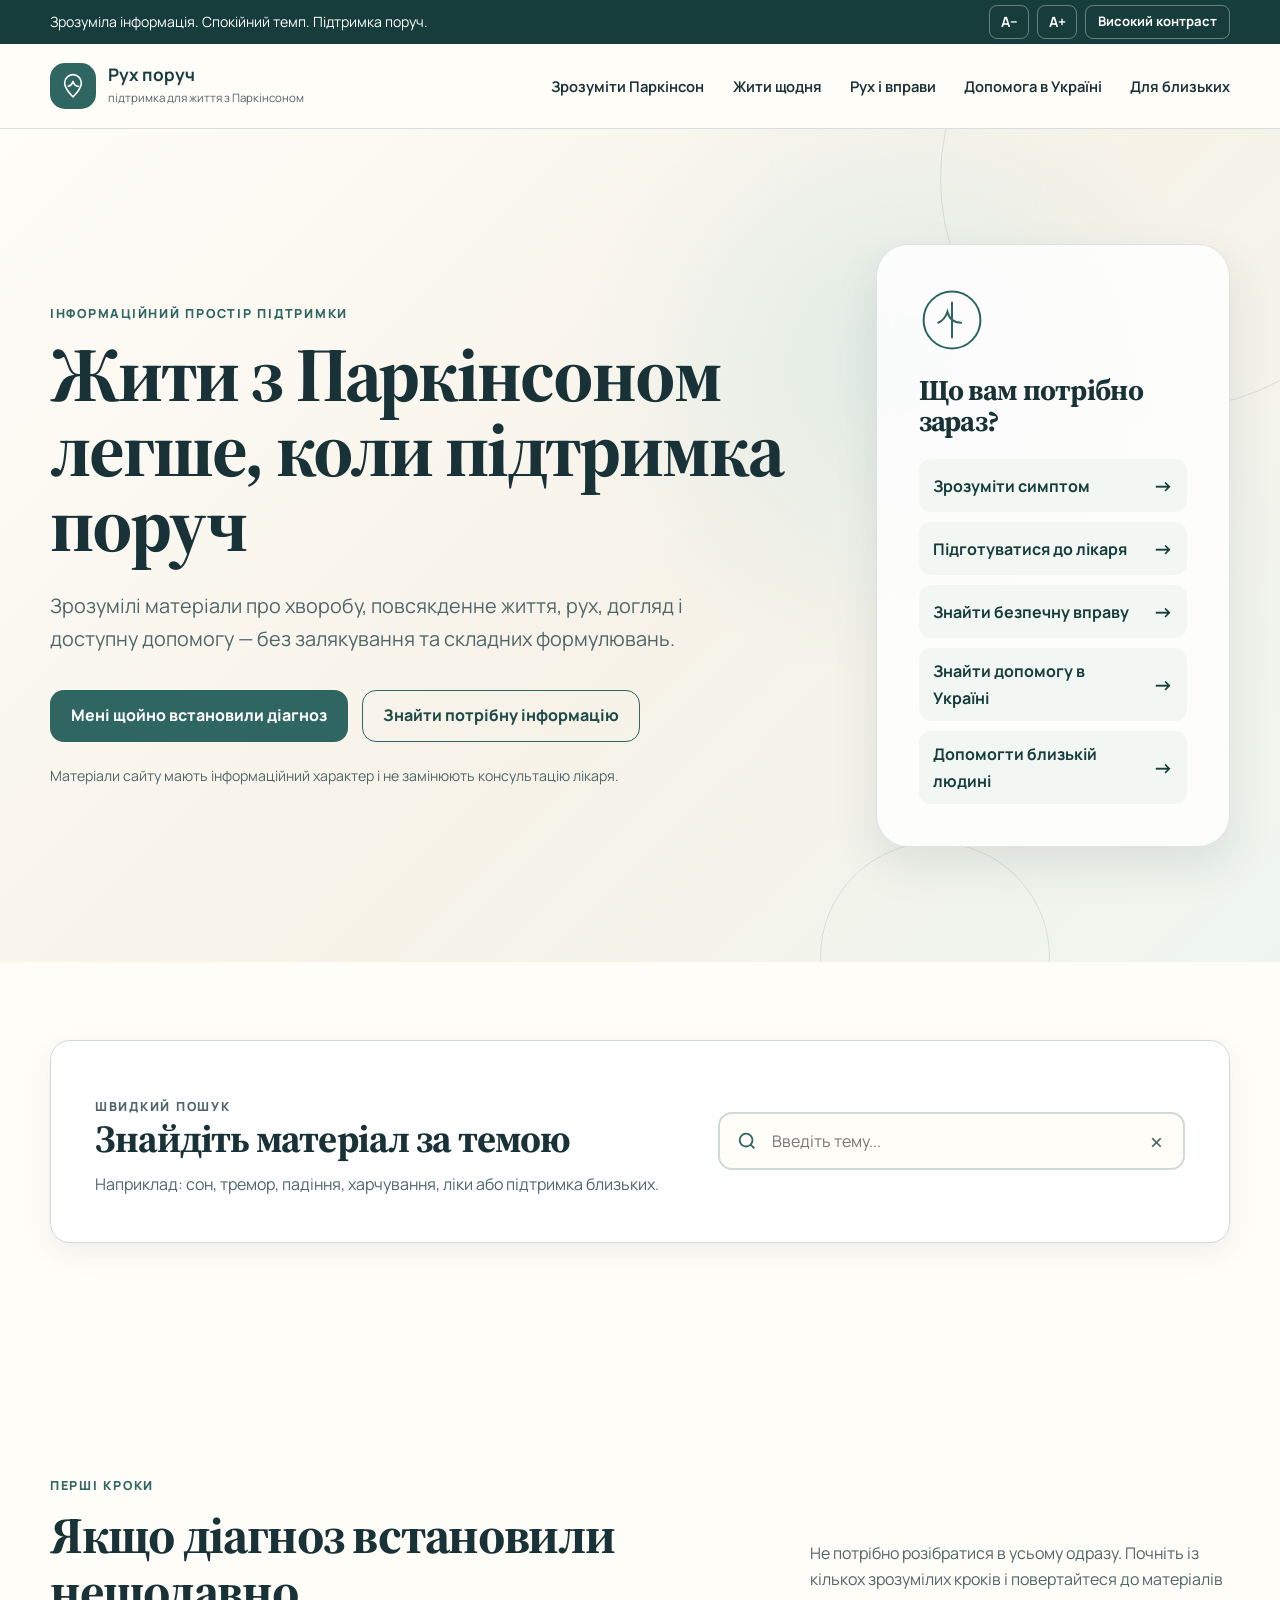
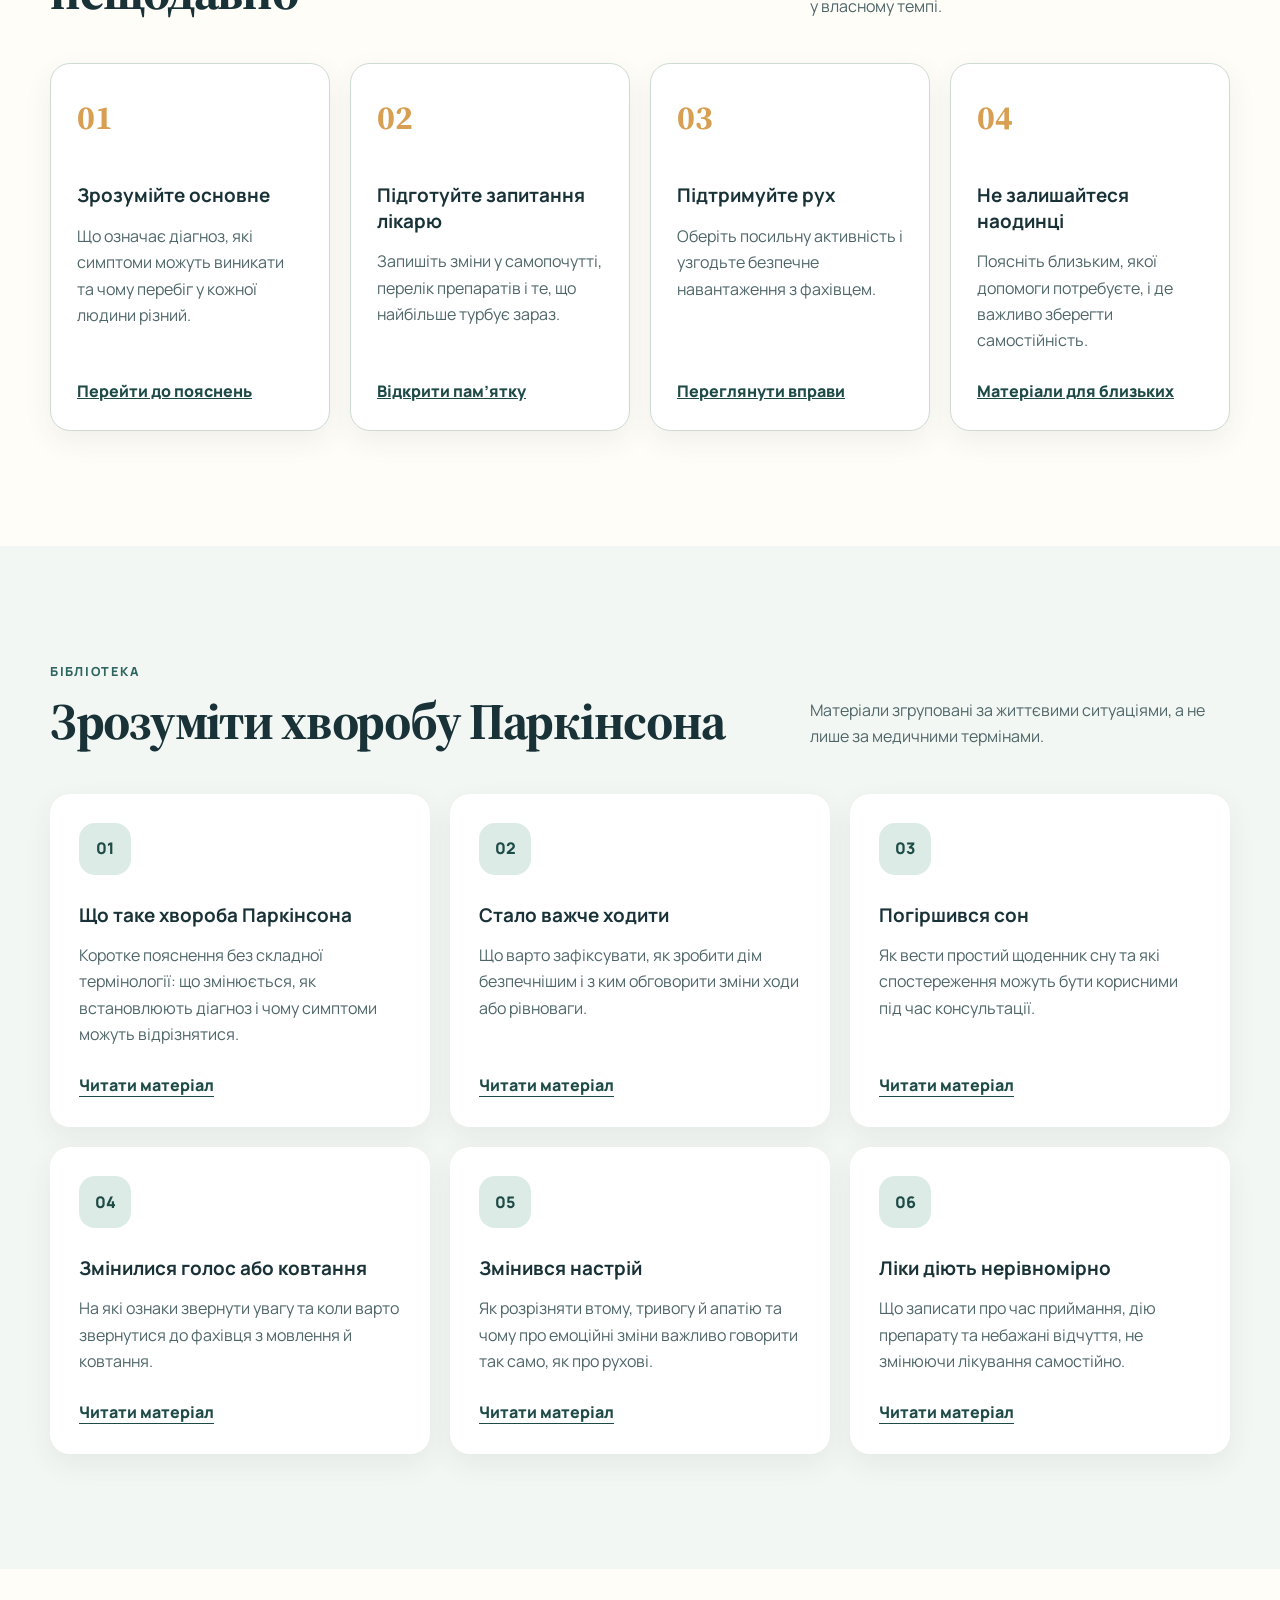
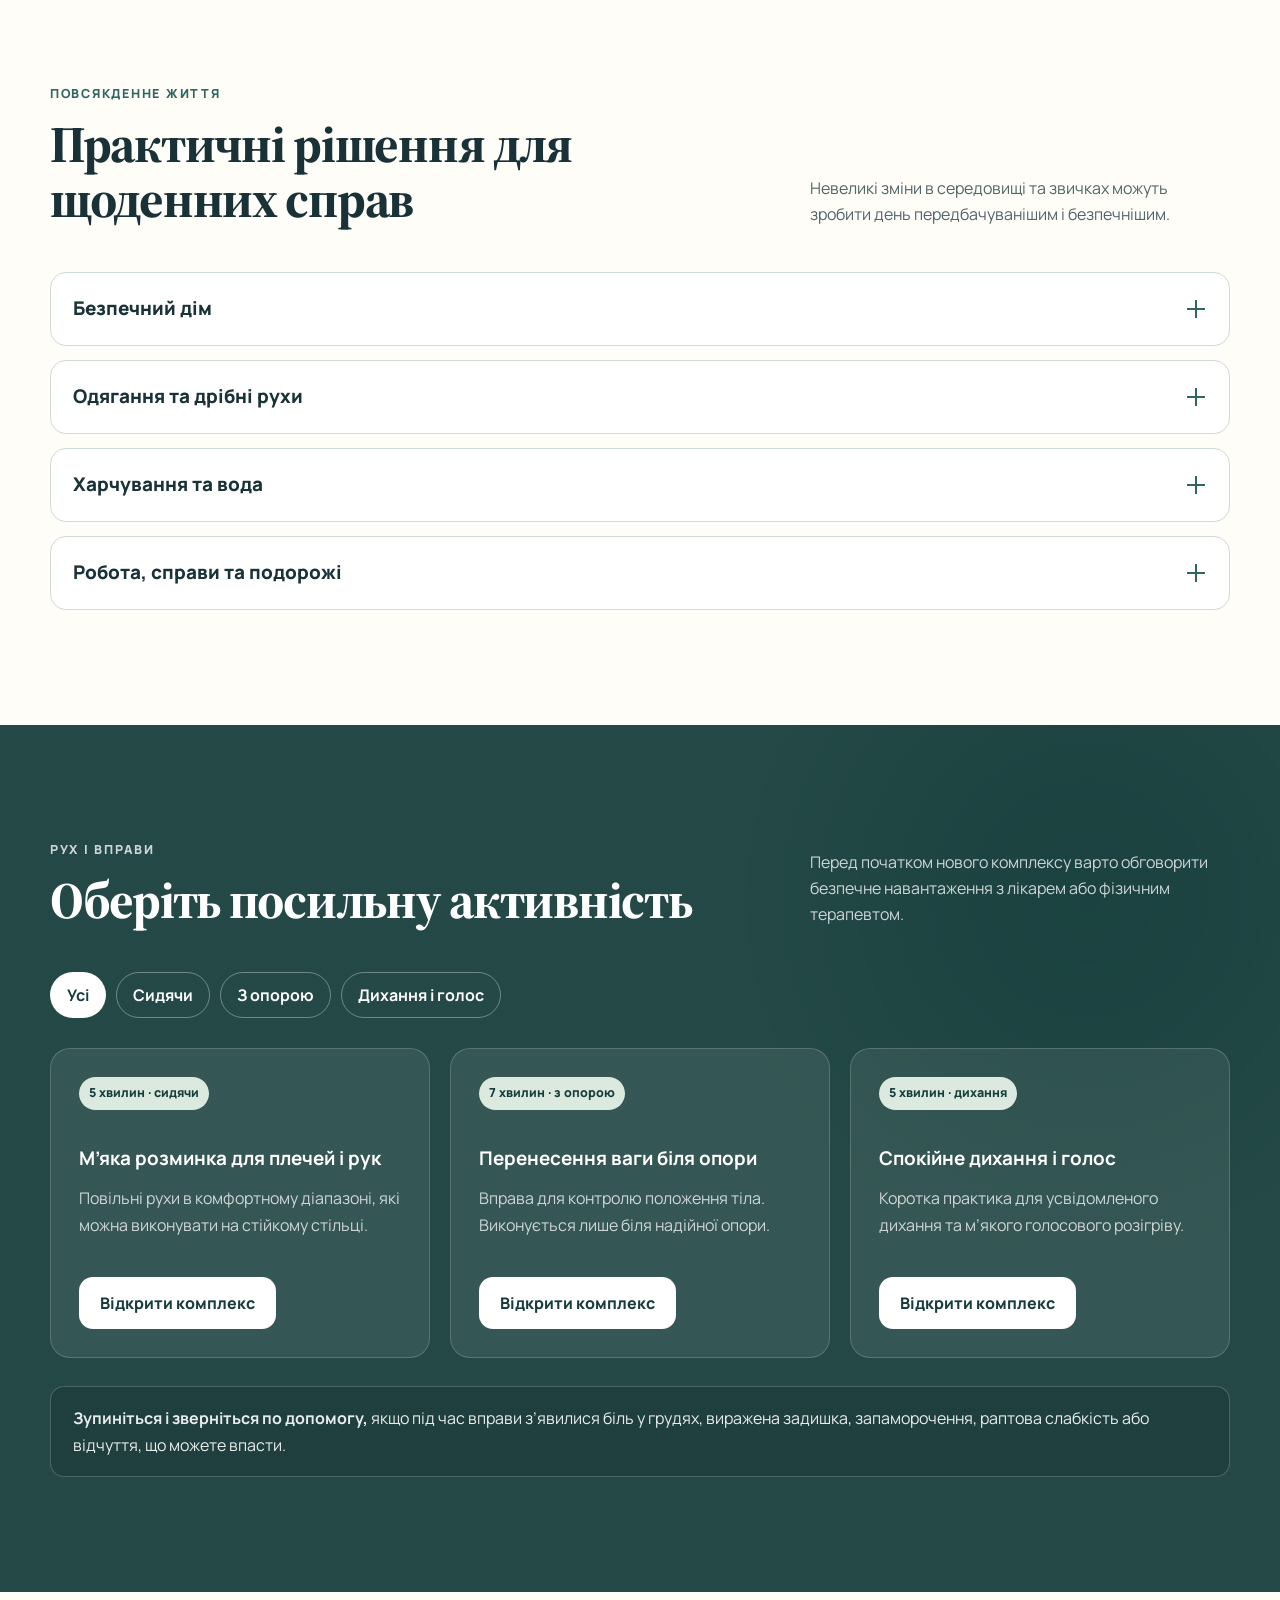
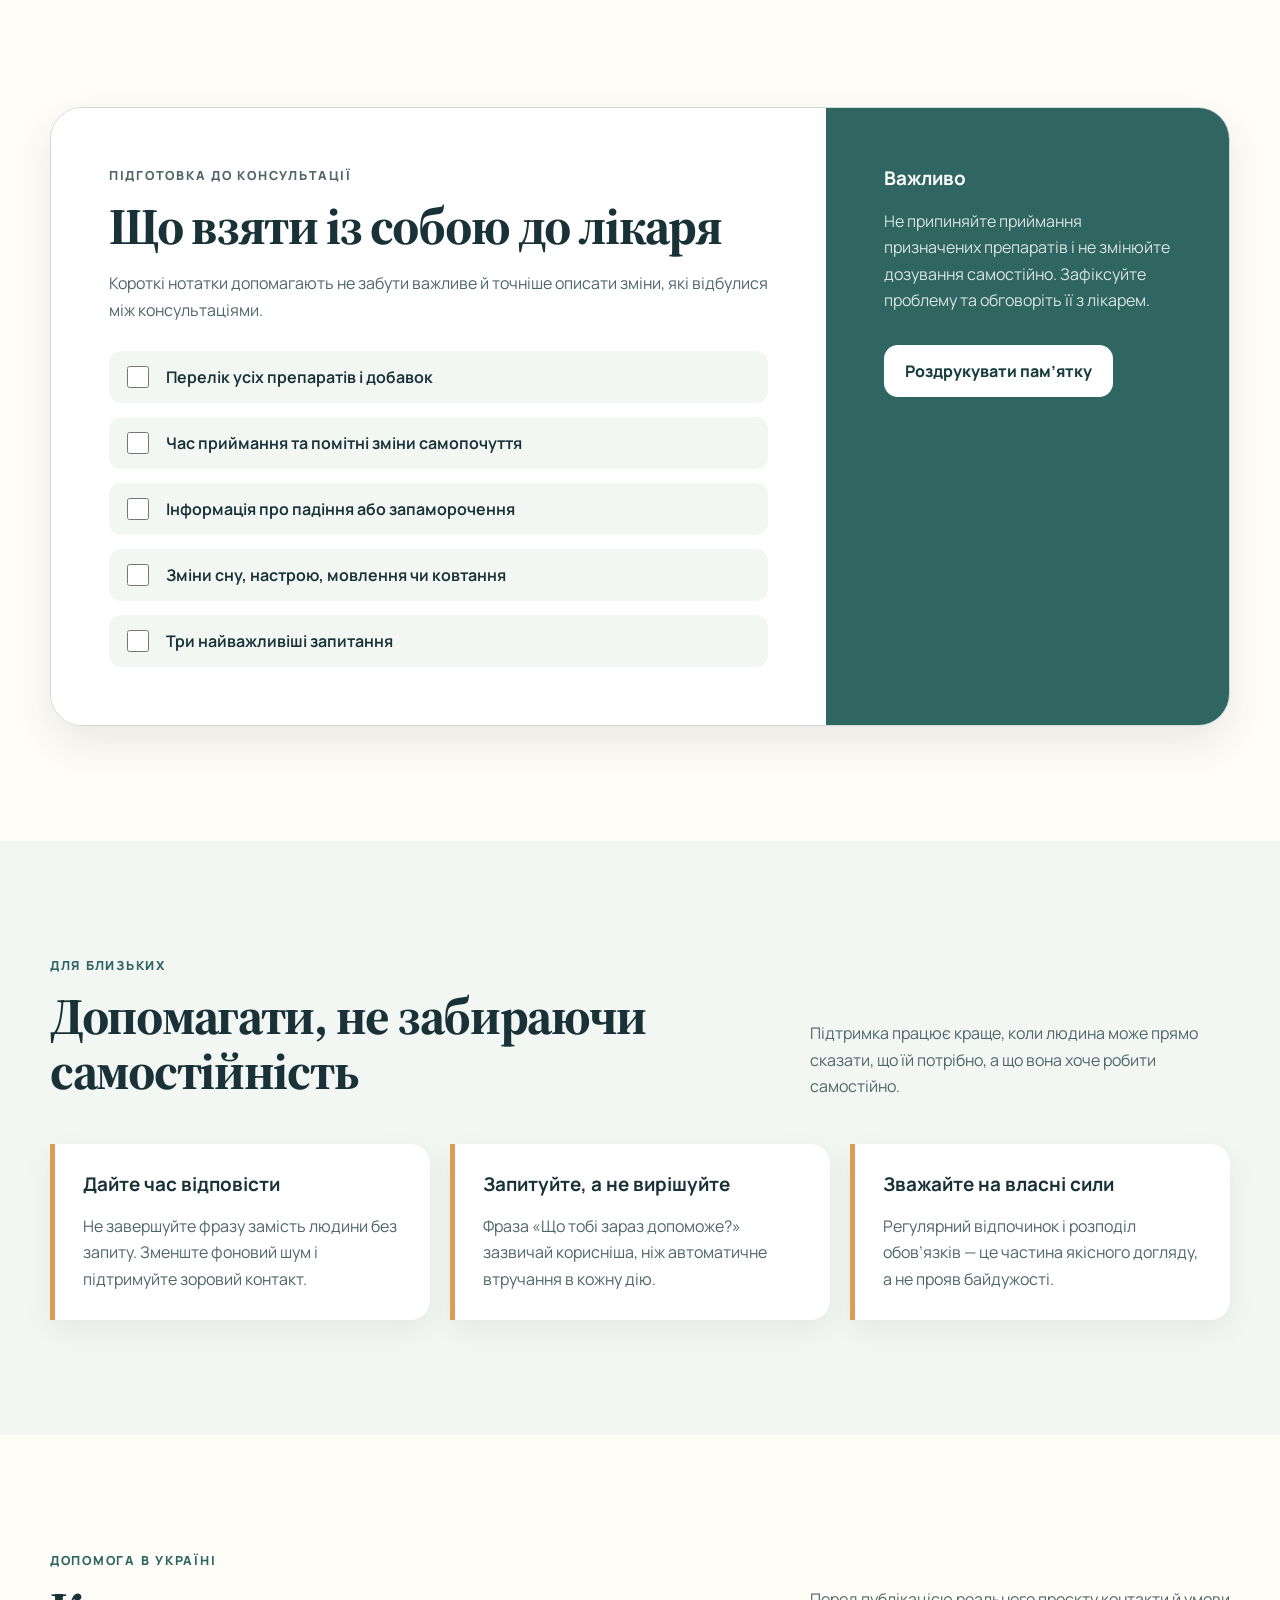
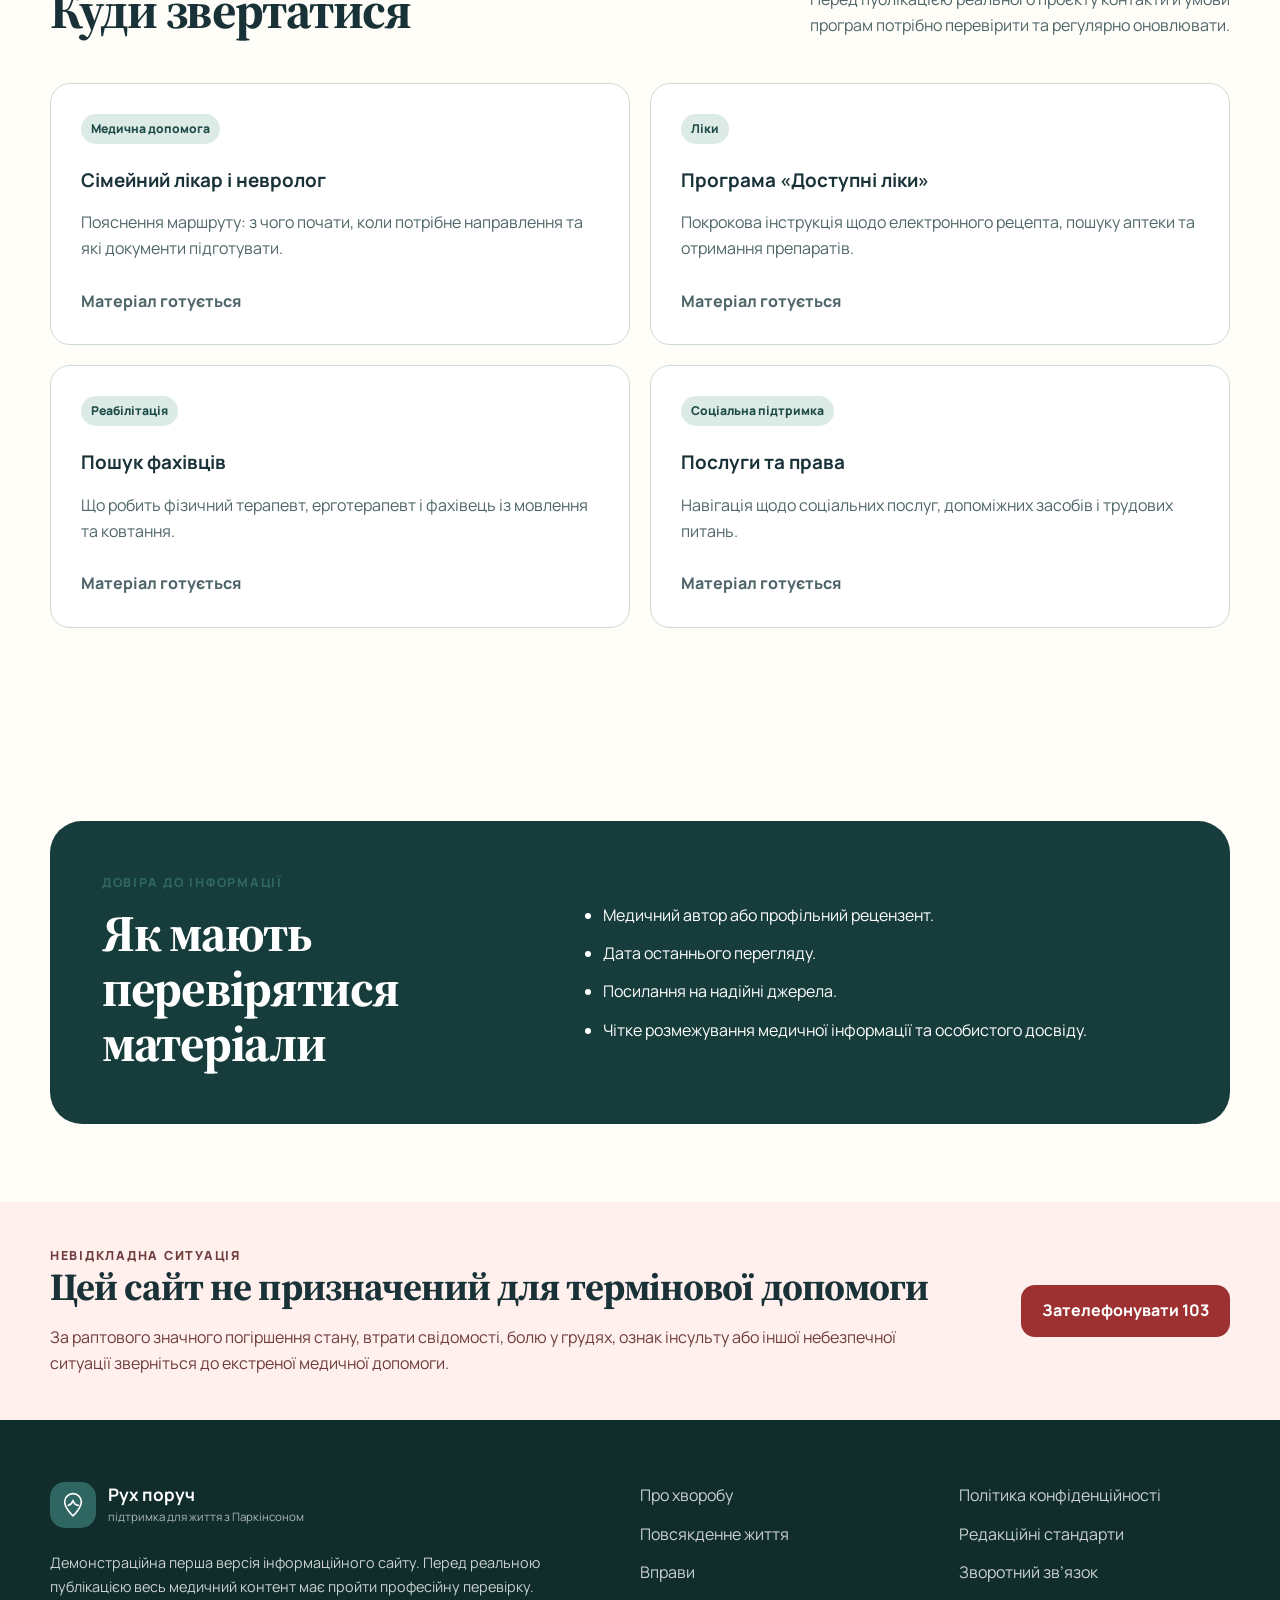
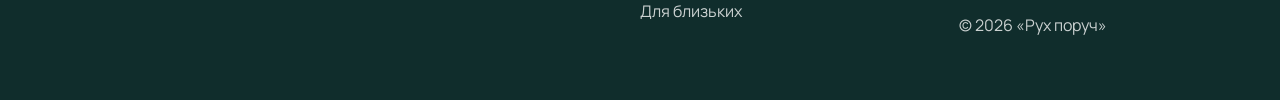
==== index.html @ 3b002d4d "Add files via upload" ====
<!DOCTYPE html>
<html lang="uk">
<head>
  <meta charset="UTF-8">
  <meta name="viewport" content="width=device-width, initial-scale=1.0">
  <meta name="description" content="Рух поруч — зрозуміла інформація та щоденна підтримка для людей, які живуть із хворобою Паркінсона, та їхніх близьких.">
  <meta name="theme-color" content="#2f6662">
  <title>Рух поруч — підтримка для життя з Паркінсоном</title>

  <link rel="preconnect" href="https://fonts.googleapis.com">
  <link rel="preconnect" href="https://fonts.gstatic.com" crossorigin>
  <link href="https://fonts.googleapis.com/css2?family=Manrope:wght@400;500;600;700;800&family=Source+Serif+4:opsz,wght@8..60,600;8..60,700&display=swap" rel="stylesheet">
  <link rel="stylesheet" href="styles.css">
</head>

<body>
  <a class="skip-link" href="#main-content">Перейти до основного вмісту</a>

  <div class="utility-bar" aria-label="Налаштування доступності">
    <div class="container utility-bar__inner">
      <p>Зрозуміла інформація. Спокійний темп. Підтримка поруч.</p>

      <div class="accessibility-controls">
        <button class="utility-button" type="button" data-font-action="decrease" aria-label="Зменшити розмір тексту">
          A−
        </button>
        <button class="utility-button" type="button" data-font-action="increase" aria-label="Збільшити розмір тексту">
          A+
        </button>
        <button class="utility-button utility-button--text" type="button" id="contrastToggle" aria-pressed="false">
          Високий контраст
        </button>
      </div>
    </div>
  </div>

  <header class="site-header" id="top">
    <div class="container site-header__inner">
      <a class="brand" href="#top" aria-label="Рух поруч, головна сторінка">
        <span class="brand__mark" aria-hidden="true">
          <svg viewBox="0 0 48 48" role="img">
            <path d="M24 7c7 0 12.5 5.5 12.5 12.3 0 9.8-12.5 21.1-12.5 21.1S11.5 29.1 11.5 19.3C11.5 12.5 17 7 24 7Z"></path>
            <path d="M17 24.5c3.6-1 5.8-3.4 7-7.4 1.5 4.8 4.2 7.2 8.2 7.4"></path>
          </svg>
        </span>
        <span>
          <strong>Рух поруч</strong>
          <small>підтримка для життя з Паркінсоном</small>
        </span>
      </a>

      <button class="menu-toggle" type="button" aria-expanded="false" aria-controls="siteNavigation">
        <span class="menu-toggle__label">Меню</span>
        <span class="menu-toggle__icon" aria-hidden="true"></span>
      </button>

      <nav class="site-nav" id="siteNavigation" aria-label="Основна навігація">
        <a href="#understand">Зрозуміти Паркінсон</a>
        <a href="#daily-life">Жити щодня</a>
        <a href="#movement">Рух і вправи</a>
        <a href="#support-ukraine">Допомога в Україні</a>
        <a href="#relatives">Для близьких</a>
      </nav>
    </div>
  </header>

  <main id="main-content">
    <section class="hero">
      <div class="hero__decor hero__decor--one" aria-hidden="true"></div>
      <div class="hero__decor hero__decor--two" aria-hidden="true"></div>

      <div class="container hero__grid">
        <div class="hero__content">
          <p class="eyebrow">Інформаційний простір підтримки</p>
          <h1>Жити з Паркінсоном легше, коли підтримка поруч</h1>
          <p class="hero__lead">
            Зрозумілі матеріали про хворобу, повсякденне життя, рух, догляд
            і доступну допомогу — без залякування та складних формулювань.
          </p>

          <div class="hero__actions">
            <a class="button button--primary" href="#first-steps">Мені щойно встановили діагноз</a>
            <a class="button button--secondary" href="#quick-search">Знайти потрібну інформацію</a>
          </div>

          <p class="medical-note">
            Матеріали сайту мають інформаційний характер і не замінюють консультацію лікаря.
          </p>
        </div>

        <div class="hero-card" aria-label="Швидкі дії">
          <div class="hero-card__icon" aria-hidden="true">
            <svg viewBox="0 0 72 72">
              <circle cx="36" cy="36" r="31"></circle>
              <path d="M21 39c5-2 8-6 10-12 2 8 7 12 15 12"></path>
              <path d="M36 17v38"></path>
            </svg>
          </div>
          <h2>Що вам потрібно зараз?</h2>
          <ul class="action-list">
            <li><a href="#understand">Зрозуміти симптом</a></li>
            <li><a href="#doctor-visit">Підготуватися до лікаря</a></li>
            <li><a href="#movement">Знайти безпечну вправу</a></li>
            <li><a href="#support-ukraine">Знайти допомогу в Україні</a></li>
            <li><a href="#relatives">Допомогти близькій людині</a></li>
          </ul>
        </div>
      </div>
    </section>

    <section class="section section--compact" id="quick-search">
      <div class="container">
        <div class="search-panel">
          <div>
            <p class="eyebrow">Швидкий пошук</p>
            <h2>Знайдіть матеріал за темою</h2>
            <p>Наприклад: сон, тремор, падіння, харчування, ліки або підтримка близьких.</p>
          </div>

          <form class="site-search" role="search" id="siteSearch">
            <label class="visually-hidden" for="searchInput">Пошук матеріалів</label>
            <div class="site-search__field">
              <svg viewBox="0 0 24 24" aria-hidden="true">
                <circle cx="11" cy="11" r="7"></circle>
                <path d="m20 20-4-4"></path>
              </svg>
              <input id="searchInput" type="search" placeholder="Введіть тему..." autocomplete="off">
              <button type="button" id="searchClear" aria-label="Очистити пошук">×</button>
            </div>
          </form>
        </div>

        <p class="search-status" id="searchStatus" aria-live="polite"></p>
      </div>
    </section>

    <section class="section" id="first-steps">
      <div class="container">
        <div class="section-heading">
          <div>
            <p class="eyebrow">Перші кроки</p>
            <h2>Якщо діагноз встановили нещодавно</h2>
          </div>
          <p>
            Не потрібно розібратися в усьому одразу. Почніть із кількох
            зрозумілих кроків і повертайтеся до матеріалів у власному темпі.
          </p>
        </div>

        <div class="steps-grid">
          <article class="step-card searchable" data-search="діагноз перші кроки зрозуміти">
            <span class="step-card__number">01</span>
            <h3>Зрозумійте основне</h3>
            <p>Що означає діагноз, які симптоми можуть виникати та чому перебіг у кожної людини різний.</p>
            <a href="#understand">Перейти до пояснень</a>
          </article>

          <article class="step-card searchable" data-search="лікар невролог підготовка консультація">
            <span class="step-card__number">02</span>
            <h3>Підготуйте запитання лікарю</h3>
            <p>Запишіть зміни у самопочутті, перелік препаратів і те, що найбільше турбує зараз.</p>
            <a href="#doctor-visit">Відкрити пам’ятку</a>
          </article>

          <article class="step-card searchable" data-search="рух вправи активність">
            <span class="step-card__number">03</span>
            <h3>Підтримуйте рух</h3>
            <p>Оберіть посильну активність і узгодьте безпечне навантаження з фахівцем.</p>
            <a href="#movement">Переглянути вправи</a>
          </article>

          <article class="step-card searchable" data-search="родина близькі підтримка розмова">
            <span class="step-card__number">04</span>
            <h3>Не залишайтеся наодинці</h3>
            <p>Поясніть близьким, якої допомоги потребуєте, і де важливо зберегти самостійність.</p>
            <a href="#relatives">Матеріали для близьких</a>
          </article>
        </div>
      </div>
    </section>

    <section class="section section--tinted" id="understand">
      <div class="container">
        <div class="section-heading">
          <div>
            <p class="eyebrow">Бібліотека</p>
            <h2>Зрозуміти хворобу Паркінсона</h2>
          </div>
          <p>
            Матеріали згруповані за життєвими ситуаціями, а не лише за
            медичними термінами.
          </p>
        </div>

        <div class="topic-grid">
          <article class="topic-card searchable" data-search="паркінсон що це діагноз перебіг стадії">
            <div class="topic-card__icon" aria-hidden="true">01</div>
            <h3>Що таке хвороба Паркінсона</h3>
            <p>Коротке пояснення без складної термінології: що змінюється, як встановлюють діагноз і чому симптоми можуть відрізнятися.</p>
            <button class="text-button modal-trigger" type="button" data-modal="modal-parkinson">Читати матеріал</button>
          </article>

          <article class="topic-card searchable" data-search="ходьба завмирання рівновага падіння рух">
            <div class="topic-card__icon" aria-hidden="true">02</div>
            <h3>Стало важче ходити</h3>
            <p>Що варто зафіксувати, як зробити дім безпечнішим і з ким обговорити зміни ходи або рівноваги.</p>
            <button class="text-button modal-trigger" type="button" data-modal="modal-walking">Читати матеріал</button>
          </article>

          <article class="topic-card searchable" data-search="сон безсоння втома денна сонливість">
            <div class="topic-card__icon" aria-hidden="true">03</div>
            <h3>Погіршився сон</h3>
            <p>Як вести простий щоденник сну та які спостереження можуть бути корисними під час консультації.</p>
            <button class="text-button modal-trigger" type="button" data-modal="modal-sleep">Читати матеріал</button>
          </article>

          <article class="topic-card searchable" data-search="мовлення голос тихо говорити ковтання">
            <div class="topic-card__icon" aria-hidden="true">04</div>
            <h3>Змінилися голос або ковтання</h3>
            <p>На які ознаки звернути увагу та коли варто звернутися до фахівця з мовлення й ковтання.</p>
            <button class="text-button modal-trigger" type="button" data-modal="modal-speech">Читати матеріал</button>
          </article>

          <article class="topic-card searchable" data-search="настрій тривога апатія депресія мотивація">
            <div class="topic-card__icon" aria-hidden="true">05</div>
            <h3>Змінився настрій</h3>
            <p>Як розрізняти втому, тривогу й апатію та чому про емоційні зміни важливо говорити так само, як про рухові.</p>
            <button class="text-button modal-trigger" type="button" data-modal="modal-mood">Читати матеріал</button>
          </article>

          <article class="topic-card searchable" data-search="ліки ефект побічні періоди увімкнення вимкнення">
            <div class="topic-card__icon" aria-hidden="true">06</div>
            <h3>Ліки діють нерівномірно</h3>
            <p>Що записати про час приймання, дію препарату та небажані відчуття, не змінюючи лікування самостійно.</p>
            <button class="text-button modal-trigger" type="button" data-modal="modal-medication">Читати матеріал</button>
          </article>
        </div>
      </div>
    </section>

    <section class="section" id="daily-life">
      <div class="container">
        <div class="section-heading">
          <div>
            <p class="eyebrow">Повсякденне життя</p>
            <h2>Практичні рішення для щоденних справ</h2>
          </div>
          <p>
            Невеликі зміни в середовищі та звичках можуть зробити день
            передбачуванішим і безпечнішим.
          </p>
        </div>

        <div class="accordion-list">
          <article class="accordion searchable" data-search="дім безпека ванна килим падіння освітлення">
            <h3>
              <button class="accordion__button" type="button" aria-expanded="false">
                <span>Безпечний дім</span>
                <span class="accordion__icon" aria-hidden="true"></span>
              </button>
            </h3>
            <div class="accordion__panel" hidden>
              <div class="accordion__content">
                <p>Перевірте проходи, освітлення, неслизькі поверхні та доступність речей, якими користуєтеся щодня.</p>
                <ul>
                  <li>Приберіть дроти й нестійкі килимки з проходів.</li>
                  <li>Забезпечте хороше освітлення в коридорах і біля ліжка.</li>
                  <li>Розмістіть часто потрібні речі на зручній висоті.</li>
                  <li>Порадьтеся з ерготерапевтом щодо поручнів або допоміжних пристроїв.</li>
                </ul>
              </div>
            </div>
          </article>

          <article class="accordion searchable" data-search="одягання ґудзики застібки руки моторика">
            <h3>
              <button class="accordion__button" type="button" aria-expanded="false">
                <span>Одягання та дрібні рухи</span>
                <span class="accordion__icon" aria-hidden="true"></span>
              </button>
            </h3>
            <div class="accordion__panel" hidden>
              <div class="accordion__content">
                <p>Дайте собі більше часу, сідайте під час одягання та обирайте одяг зі зручними застібками.</p>
                <ul>
                  <li>Готуйте одяг у потрібній послідовності.</li>
                  <li>Використовуйте стабільний стілець із підлокітниками.</li>
                  <li>Розгляньте магнітні застібки або більші повзунки блискавок.</li>
                </ul>
              </div>
            </div>
          </article>

          <article class="accordion searchable" data-search="харчування вода закреп апетит ковтання">
            <h3>
              <button class="accordion__button" type="button" aria-expanded="false">
                <span>Харчування та вода</span>
                <span class="accordion__icon" aria-hidden="true"></span>
              </button>
            </h3>
            <div class="accordion__panel" hidden>
              <div class="accordion__content">
                <p>Регулярність харчування, достатня кількість рідини та комфортна консистенція їжі можуть підтримувати самопочуття.</p>
                <ul>
                  <li>Не змінюйте час приймання ліків або харчування без узгодження з лікарем.</li>
                  <li>Якщо їжа чи вода викликають кашель, повідомте про це фахівця.</li>
                  <li>За тривалого зниження апетиту або ваги зверніться по консультацію.</li>
                </ul>
              </div>
            </div>
          </article>

          <article class="accordion searchable" data-search="робота подорожі соціальне життя планування">
            <h3>
              <button class="accordion__button" type="button" aria-expanded="false">
                <span>Робота, справи та подорожі</span>
                <span class="accordion__icon" aria-hidden="true"></span>
              </button>
            </h3>
            <div class="accordion__panel" hidden>
              <div class="accordion__content">
                <p>Плануйте складні справи на час, коли зазвичай почуваєтеся краще, і залишайте запас часу на дорогу та відпочинок.</p>
                <ul>
                  <li>Зберігайте список препаратів і контакт близької людини.</li>
                  <li>Під час подорожі майте запас призначених препаратів у ручній поклажі.</li>
                  <li>Робіть перерви до появи вираженої втоми.</li>
                </ul>
              </div>
            </div>
          </article>
        </div>
      </div>
    </section>

    <section class="section section--deep" id="movement">
      <div class="container">
        <div class="section-heading section-heading--light">
          <div>
            <p class="eyebrow">Рух і вправи</p>
            <h2>Оберіть посильну активність</h2>
          </div>
          <p>
            Перед початком нового комплексу варто обговорити безпечне
            навантаження з лікарем або фізичним терапевтом.
          </p>
        </div>

        <div class="exercise-filters" role="group" aria-label="Фільтр вправ">
          <button class="filter-button is-active" type="button" data-filter="all">Усі</button>
          <button class="filter-button" type="button" data-filter="seated">Сидячи</button>
          <button class="filter-button" type="button" data-filter="support">З опорою</button>
          <button class="filter-button" type="button" data-filter="breathing">Дихання і голос</button>
        </div>

        <div class="exercise-grid">
          <article class="exercise-card searchable" data-category="seated" data-search="сидячи руки плечі розминка 5 хвилин">
            <span class="exercise-card__tag">5 хвилин · сидячи</span>
            <h3>М’яка розминка для плечей і рук</h3>
            <p>Повільні рухи в комфортному діапазоні, які можна виконувати на стійкому стільці.</p>
            <button class="button button--light modal-trigger" type="button" data-modal="modal-exercise-seated">Відкрити комплекс</button>
          </article>

          <article class="exercise-card searchable" data-category="support" data-search="опора постава вага рівновага 7 хвилин">
            <span class="exercise-card__tag">7 хвилин · з опорою</span>
            <h3>Перенесення ваги біля опори</h3>
            <p>Вправа для контролю положення тіла. Виконується лише біля надійної опори.</p>
            <button class="button button--light modal-trigger" type="button" data-modal="modal-exercise-support">Відкрити комплекс</button>
          </article>

          <article class="exercise-card searchable" data-category="breathing" data-search="дихання голос мовлення 5 хвилин">
            <span class="exercise-card__tag">5 хвилин · дихання</span>
            <h3>Спокійне дихання і голос</h3>
            <p>Коротка практика для усвідомленого дихання та м’якого голосового розігріву.</p>
            <button class="button button--light modal-trigger" type="button" data-modal="modal-exercise-breathing">Відкрити комплекс</button>
          </article>
        </div>

        <div class="safety-banner">
          <strong>Зупиніться і зверніться по допомогу,</strong>
          якщо під час вправи з’явилися біль у грудях, виражена задишка,
          запаморочення, раптова слабкість або відчуття, що можете впасти.
        </div>
      </div>
    </section>

    <section class="section" id="doctor-visit">
      <div class="container">
        <div class="doctor-card">
          <div class="doctor-card__content">
            <p class="eyebrow">Підготовка до консультації</p>
            <h2>Що взяти із собою до лікаря</h2>
            <p>
              Короткі нотатки допомагають не забути важливе й точніше
              описати зміни, які відбулися між консультаціями.
            </p>

            <div class="checklist">
              <label><input type="checkbox"> Перелік усіх препаратів і добавок</label>
              <label><input type="checkbox"> Час приймання та помітні зміни самопочуття</label>
              <label><input type="checkbox"> Інформація про падіння або запаморочення</label>
              <label><input type="checkbox"> Зміни сну, настрою, мовлення чи ковтання</label>
              <label><input type="checkbox"> Три найважливіші запитання</label>
            </div>
          </div>

          <aside class="doctor-card__aside">
            <h3>Важливо</h3>
            <p>
              Не припиняйте приймання призначених препаратів і не змінюйте
              дозування самостійно. Зафіксуйте проблему та обговоріть її з лікарем.
            </p>
            <button class="button button--primary" type="button" id="printChecklist">Роздрукувати пам’ятку</button>
          </aside>
        </div>
      </div>
    </section>

    <section class="section section--tinted" id="relatives">
      <div class="container">
        <div class="section-heading">
          <div>
            <p class="eyebrow">Для близьких</p>
            <h2>Допомагати, не забираючи самостійність</h2>
          </div>
          <p>
            Підтримка працює краще, коли людина може прямо сказати,
            що їй потрібно, а що вона хоче робити самостійно.
          </p>
        </div>

        <div class="support-grid">
          <article class="support-card searchable" data-search="близькі спілкування терпіння мовлення">
            <h3>Дайте час відповісти</h3>
            <p>Не завершуйте фразу замість людини без запиту. Зменште фоновий шум і підтримуйте зоровий контакт.</p>
          </article>

          <article class="support-card searchable" data-search="допомога самостійність контроль">
            <h3>Запитуйте, а не вирішуйте</h3>
            <p>Фраза «Що тобі зараз допоможе?» зазвичай корисніша, ніж автоматичне втручання в кожну дію.</p>
          </article>

          <article class="support-card searchable" data-search="доглядальник втома відпочинок виснаження">
            <h3>Зважайте на власні сили</h3>
            <p>Регулярний відпочинок і розподіл обов’язків — це частина якісного догляду, а не прояв байдужості.</p>
          </article>
        </div>
      </div>
    </section>

    <section class="section" id="support-ukraine">
      <div class="container">
        <div class="section-heading">
          <div>
            <p class="eyebrow">Допомога в Україні</p>
            <h2>Куди звертатися</h2>
          </div>
          <p>
            Перед публікацією реального проєкту контакти й умови програм
            потрібно перевірити та регулярно оновлювати.
          </p>
        </div>

        <div class="resource-grid">
          <article class="resource-card searchable" data-search="сімейний лікар невролог направлення консультація">
            <span class="resource-card__label">Медична допомога</span>
            <h3>Сімейний лікар і невролог</h3>
            <p>Пояснення маршруту: з чого почати, коли потрібне направлення та які документи підготувати.</p>
            <a href="#" aria-disabled="true" class="disabled-link">Матеріал готується</a>
          </article>

          <article class="resource-card searchable" data-search="доступні ліки рецепт аптека препарати">
            <span class="resource-card__label">Ліки</span>
            <h3>Програма «Доступні ліки»</h3>
            <p>Покрокова інструкція щодо електронного рецепта, пошуку аптеки та отримання препаратів.</p>
            <a href="#" aria-disabled="true" class="disabled-link">Матеріал готується</a>
          </article>

          <article class="resource-card searchable" data-search="реабілітація фізичний терапевт логопед ерготерапевт">
            <span class="resource-card__label">Реабілітація</span>
            <h3>Пошук фахівців</h3>
            <p>Що робить фізичний терапевт, ерготерапевт і фахівець із мовлення та ковтання.</p>
            <a href="#" aria-disabled="true" class="disabled-link">Матеріал готується</a>
          </article>

          <article class="resource-card searchable" data-search="соціальна допомога права документи підтримка">
            <span class="resource-card__label">Соціальна підтримка</span>
            <h3>Послуги та права</h3>
            <p>Навігація щодо соціальних послуг, допоміжних засобів і трудових питань.</p>
            <a href="#" aria-disabled="true" class="disabled-link">Матеріал готується</a>
          </article>
        </div>
      </div>
    </section>

    <section class="section section--compact">
      <div class="container">
        <div class="editorial-banner">
          <div>
            <p class="eyebrow">Довіра до інформації</p>
            <h2>Як мають перевірятися матеріали</h2>
          </div>
          <ul>
            <li>Медичний автор або профільний рецензент.</li>
            <li>Дата останнього перегляду.</li>
            <li>Посилання на надійні джерела.</li>
            <li>Чітке розмежування медичної інформації та особистого досвіду.</li>
          </ul>
        </div>
      </div>
    </section>

    <section class="section section--emergency">
      <div class="container emergency-panel">
        <div>
          <p class="eyebrow">Невідкладна ситуація</p>
          <h2>Цей сайт не призначений для термінової допомоги</h2>
          <p>
            За раптового значного погіршення стану, втрати свідомості,
            болю у грудях, ознак інсульту або іншої небезпечної ситуації
            зверніться до екстреної медичної допомоги.
          </p>
        </div>
        <a class="button button--danger" href="tel:103">Зателефонувати 103</a>
      </div>
    </section>
  </main>

  <footer class="site-footer">
    <div class="container site-footer__grid">
      <div>
        <a class="brand brand--footer" href="#top">
          <span class="brand__mark" aria-hidden="true">
            <svg viewBox="0 0 48 48">
              <path d="M24 7c7 0 12.5 5.5 12.5 12.3 0 9.8-12.5 21.1-12.5 21.1S11.5 29.1 11.5 19.3C11.5 12.5 17 7 24 7Z"></path>
              <path d="M17 24.5c3.6-1 5.8-3.4 7-7.4 1.5 4.8 4.2 7.2 8.2 7.4"></path>
            </svg>
          </span>
          <span>
            <strong>Рух поруч</strong>
            <small>підтримка для життя з Паркінсоном</small>
          </span>
        </a>
        <p class="site-footer__note">
          Демонстраційна перша версія інформаційного сайту. Перед реальною
          публікацією весь медичний контент має пройти професійну перевірку.
        </p>
      </div>

      <nav class="footer-nav" aria-label="Навігація в підвалі">
        <a href="#understand">Про хворобу</a>
        <a href="#daily-life">Повсякденне життя</a>
        <a href="#movement">Вправи</a>
        <a href="#relatives">Для близьких</a>
      </nav>

      <div class="footer-meta">
        <a href="#">Політика конфіденційності</a>
        <a href="#">Редакційні стандарти</a>
        <a href="#">Зворотний зв’язок</a>
        <p>© <span id="currentYear"></span> «Рух поруч»</p>
      </div>
    </div>
  </footer>

  <div class="modal" id="modal-parkinson" role="dialog" aria-modal="true" aria-labelledby="modal-parkinson-title" hidden>
    <div class="modal__backdrop" data-modal-close></div>
    <div class="modal__dialog" role="document">
      <button class="modal__close" type="button" aria-label="Закрити" data-modal-close>×</button>
      <p class="eyebrow">Медична інформація</p>
      <h2 id="modal-parkinson-title">Що таке хвороба Паркінсона</h2>
      <p>Хвороба Паркінсона — це неврологічне захворювання, яке може впливати на рухи, рівновагу, сон, настрій, мовлення та інші функції.</p>
      <p>Симптоми й темп змін відрізняються в різних людей. План допомоги складають індивідуально разом із лікарем та іншими фахівцями.</p>
      <div class="info-box"><strong>Перед публікацією:</strong> цей текст має бути доповнений і перевірений неврологом.</div>
    </div>
  </div>

  <div class="modal" id="modal-walking" role="dialog" aria-modal="true" aria-labelledby="modal-walking-title" hidden>
    <div class="modal__backdrop" data-modal-close></div>
    <div class="modal__dialog" role="document">
      <button class="modal__close" type="button" aria-label="Закрити" data-modal-close>×</button>
      <p class="eyebrow">Практична порада</p>
      <h2 id="modal-walking-title">Як підготувати опис змін ходи</h2>
      <ul>
        <li>Коли саме стало важче починати рух або повертати?</li>
        <li>Чи виникають завмирання у вузьких проходах або біля дверей?</li>
        <li>Чи були падіння або майже падіння?</li>
        <li>У який час дня ходити легше або складніше?</li>
      </ul>
      <p>Не намагайтеся самостійно підбирати складні тренування. Обговоріть зміни з лікарем або фізичним терапевтом.</p>
    </div>
  </div>

  <div class="modal" id="modal-sleep" role="dialog" aria-modal="true" aria-labelledby="modal-sleep-title" hidden>
    <div class="modal__backdrop" data-modal-close></div>
    <div class="modal__dialog" role="document">
      <button class="modal__close" type="button" aria-label="Закрити" data-modal-close>×</button>
      <p class="eyebrow">Щоденник спостережень</p>
      <h2 id="modal-sleep-title">Що записувати про сон</h2>
      <ul>
        <li>Час засинання і пробудження.</li>
        <li>Кількість нічних пробуджень.</li>
        <li>Денну сонливість.</li>
        <li>Незвичну поведінку уві сні, про яку повідомили близькі.</li>
      </ul>
      <p>Якщо порушення сну повторюються, обговоріть їх із лікарем. Не починайте снодійні препарати без консультації.</p>
    </div>
  </div>

  <div class="modal" id="modal-speech" role="dialog" aria-modal="true" aria-labelledby="modal-speech-title" hidden>
    <div class="modal__backdrop" data-modal-close></div>
    <div class="modal__dialog" role="document">
      <button class="modal__close" type="button" aria-label="Закрити" data-modal-close>×</button>
      <p class="eyebrow">Мовлення і ковтання</p>
      <h2 id="modal-speech-title">Коли варто звернути увагу</h2>
      <ul>
        <li>Голос став значно тихішим або монотонним.</li>
        <li>Співрозмовники часто просять повторити сказане.</li>
        <li>Під час їжі чи пиття виникає кашель.</li>
        <li>Їжа довго залишається в роті або прийом їжі став значно довшим.</li>
      </ul>
      <p>Такі зміни варто обговорити з лікарем і фахівцем, який працює з мовленням та ковтанням.</p>
    </div>
  </div>

  <div class="modal" id="modal-mood" role="dialog" aria-modal="true" aria-labelledby="modal-mood-title" hidden>
    <div class="modal__backdrop" data-modal-close></div>
    <div class="modal__dialog" role="document">
      <button class="modal__close" type="button" aria-label="Закрити" data-modal-close>×</button>
      <p class="eyebrow">Емоційна підтримка</p>
      <h2 id="modal-mood-title">Емоційні зміни теж важливі</h2>
      <p>Тривога, апатія, пригнічений настрій або втрата інтересу до звичних справ не мають залишатися без уваги.</p>
      <p>Запишіть, коли це почалося, як довго триває і як впливає на сон, апетит та повсякденні справи. Обговоріть ці зміни з лікарем.</p>
    </div>
  </div>

  <div class="modal" id="modal-medication" role="dialog" aria-modal="true" aria-labelledby="modal-medication-title" hidden>
    <div class="modal__backdrop" data-modal-close></div>
    <div class="modal__dialog" role="document">
      <button class="modal__close" type="button" aria-label="Закрити" data-modal-close>×</button>
      <p class="eyebrow">Лікування</p>
      <h2 id="modal-medication-title">Що записати про дію ліків</h2>
      <ul>
        <li>Назву та час приймання призначеного препарату.</li>
        <li>Коли ви відчули зміну самопочуття.</li>
        <li>Які симптоми полегшилися або посилилися.</li>
        <li>Чи з’явилися нові небажані відчуття.</li>
      </ul>
      <div class="info-box"><strong>Не змінюйте дозу або графік самостійно.</strong> Ці нотатки призначені для обговорення з лікарем.</div>
    </div>
  </div>

  <div class="modal" id="modal-exercise-seated" role="dialog" aria-modal="true" aria-labelledby="modal-exercise-seated-title" hidden>
    <div class="modal__backdrop" data-modal-close></div>
    <div class="modal__dialog" role="document">
      <button class="modal__close" type="button" aria-label="Закрити" data-modal-close>×</button>
      <p class="eyebrow">Демонстраційний комплекс</p>
      <h2 id="modal-exercise-seated-title">М’яка розминка для плечей і рук</h2>
      <ol>
        <li>Сядьте на стійкий стілець, поставте стопи на підлогу.</li>
        <li>Повільно підніміть і опустіть плечі 5 разів.</li>
        <li>Обережно відведіть плечі назад, не затримуючи дихання.</li>
        <li>Розкрийте долоні й повільно стисніть пальці 5–8 разів.</li>
      </ol>
      <p>Усі рухи виконуйте без болю. Це лише демонстраційний контент; реальний комплекс має перевірити фізичний терапевт.</p>
    </div>
  </div>

  <div class="modal" id="modal-exercise-support" role="dialog" aria-modal="true" aria-labelledby="modal-exercise-support-title" hidden>
    <div class="modal__backdrop" data-modal-close></div>
    <div class="modal__dialog" role="document">
      <button class="modal__close" type="button" aria-label="Закрити" data-modal-close>×</button>
      <p class="eyebrow">Демонстраційний комплекс</p>
      <h2 id="modal-exercise-support-title">Перенесення ваги біля опори</h2>
      <p>Виконуйте лише біля нерухомої опори та, за потреби, у присутності іншої людини.</p>
      <ol>
        <li>Станьте обличчям до стійкої опори й тримайтеся обома руками.</li>
        <li>Повільно перенесіть вагу трохи вправо, потім поверніться в центр.</li>
        <li>Повторіть уліво, не відриваючи стопи від підлоги.</li>
      </ol>
      <p>За нестійкості, запаморочення або страху падіння припиніть вправу.</p>
    </div>
  </div>

  <div class="modal" id="modal-exercise-breathing" role="dialog" aria-modal="true" aria-labelledby="modal-exercise-breathing-title" hidden>
    <div class="modal__backdrop" data-modal-close></div>
    <div class="modal__dialog" role="document">
      <button class="modal__close" type="button" aria-label="Закрити" data-modal-close>×</button>
      <p class="eyebrow">Демонстраційний комплекс</p>
      <h2 id="modal-exercise-breathing-title">Спокійне дихання і голос</h2>
      <ol>
        <li>Сядьте з опорою для спини.</li>
        <li>Зробіть спокійний вдих носом і довший видих ротом.</li>
        <li>Після вдиху м’яко протягніть звук «а» без напруження.</li>
        <li>Повторіть 3–5 разів із паузами.</li>
      </ol>
      <p>Вправи для голосу мають підбиратися індивідуально фахівцем із мовлення.</p>
    </div>
  </div>

  <script src="script.js"></script>
</body>
</html>
---- styles.css ----
/* ==========================================================================
   Рух поруч — стилі першої версії
   ========================================================================== */

:root {
  --font-scale: 1;
  --font-sans: "Manrope", system-ui, -apple-system, BlinkMacSystemFont, "Segoe UI", sans-serif;
  --font-serif: "Source Serif 4", Georgia, serif;

  --ink: #193238;
  --ink-soft: #4f6669;
  --surface: #fffdf8;
  --surface-soft: #f3f7f3;
  --surface-muted: #e5efe9;
  --brand: #2f6662;
  --brand-dark: #1e4b48;
  --brand-deep: #163d3b;
  --brand-light: #dcebe5;
  --accent: #d89f52;
  --danger: #9d3030;
  --danger-soft: #fff0ed;
  --white: #ffffff;
  --border: #cedbd5;
  --shadow: 0 18px 45px rgba(25, 50, 56, 0.10);
  --shadow-soft: 0 10px 28px rgba(25, 50, 56, 0.07);
  --radius-sm: 12px;
  --radius-md: 20px;
  --radius-lg: 32px;
  --container: 1180px;
  --transition: 180ms ease;
}

html {
  scroll-behavior: smooth;
  scroll-padding-top: 112px;
  font-size: calc(16px * var(--font-scale));
}

*,
*::before,
*::after {
  box-sizing: border-box;
}

body {
  margin: 0;
  min-width: 320px;
  color: var(--ink);
  background: var(--surface);
  font-family: var(--font-sans);
  line-height: 1.65;
  text-rendering: optimizeLegibility;
}

body.is-modal-open {
  overflow: hidden;
}

a {
  color: inherit;
}

button,
input {
  font: inherit;
}

button,
a {
  -webkit-tap-highlight-color: transparent;
}

img,
svg {
  display: block;
  max-width: 100%;
}

button:focus-visible,
a:focus-visible,
input:focus-visible {
  outline: 4px solid rgba(216, 159, 82, 0.55);
  outline-offset: 3px;
}

.container {
  width: min(calc(100% - 40px), var(--container));
  margin-inline: auto;
}

.skip-link {
  position: fixed;
  z-index: 9999;
  top: 12px;
  left: 12px;
  transform: translateY(-180%);
  padding: 12px 18px;
  border-radius: 10px;
  color: var(--white);
  background: var(--brand-deep);
  font-weight: 700;
  transition: transform var(--transition);
}

.skip-link:focus {
  transform: translateY(0);
}

.visually-hidden {
  position: absolute !important;
  width: 1px !important;
  height: 1px !important;
  padding: 0 !important;
  margin: -1px !important;
  overflow: hidden !important;
  clip: rect(0, 0, 0, 0) !important;
  white-space: nowrap !important;
  border: 0 !important;
}

.utility-bar {
  color: var(--white);
  background: var(--brand-deep);
  font-size: 0.88rem;
}

.utility-bar__inner {
  min-height: 44px;
  display: flex;
  align-items: center;
  justify-content: space-between;
  gap: 24px;
}

.utility-bar p {
  margin: 0;
}

.accessibility-controls {
  display: flex;
  align-items: center;
  gap: 8px;
}

.utility-button {
  min-width: 40px;
  min-height: 34px;
  border: 1px solid rgba(255, 255, 255, 0.35);
  border-radius: 8px;
  color: var(--white);
  background: transparent;
  cursor: pointer;
  font-weight: 700;
}

.utility-button:hover {
  background: rgba(255, 255, 255, 0.12);
}

.utility-button--text {
  padding-inline: 12px;
  font-size: 0.82rem;
}

.site-header {
  position: sticky;
  z-index: 1000;
  top: 0;
  border-bottom: 1px solid rgba(206, 219, 213, 0.8);
  background: rgba(255, 253, 248, 0.96);
  backdrop-filter: blur(14px);
}

.site-header__inner {
  min-height: 84px;
  display: flex;
  align-items: center;
  justify-content: space-between;
  gap: 32px;
}

.brand {
  display: inline-flex;
  align-items: center;
  gap: 12px;
  color: var(--brand-deep);
  text-decoration: none;
}

.brand__mark {
  width: 46px;
  height: 46px;
  flex: 0 0 auto;
  display: grid;
  place-items: center;
  border-radius: 15px;
  color: var(--white);
  background: var(--brand);
}

.brand__mark svg {
  width: 32px;
  height: 32px;
  fill: none;
  stroke: currentColor;
  stroke-width: 2.4;
  stroke-linecap: round;
  stroke-linejoin: round;
}

.brand strong,
.brand small {
  display: block;
}

.brand strong {
  font-size: 1.08rem;
  line-height: 1.2;
}

.brand small {
  margin-top: 2px;
  color: var(--ink-soft);
  font-size: 0.72rem;
}

.site-nav {
  display: flex;
  align-items: center;
  gap: clamp(16px, 2.2vw, 30px);
}

.site-nav a {
  position: relative;
  color: var(--ink);
  text-decoration: none;
  font-size: 0.92rem;
  font-weight: 650;
}

.site-nav a::after {
  content: "";
  position: absolute;
  right: 0;
  bottom: -8px;
  left: 0;
  height: 2px;
  transform: scaleX(0);
  background: var(--brand);
  transition: transform var(--transition);
}

.site-nav a:hover::after {
  transform: scaleX(1);
}

.menu-toggle {
  display: none;
  min-width: 54px;
  min-height: 48px;
  border: 1px solid var(--border);
  border-radius: var(--radius-sm);
  color: var(--ink);
  background: var(--white);
  cursor: pointer;
}

.menu-toggle__label {
  font-weight: 700;
}

.menu-toggle__icon {
  position: relative;
  width: 22px;
  height: 2px;
  margin-left: 10px;
  background: currentColor;
}

.menu-toggle__icon::before,
.menu-toggle__icon::after {
  content: "";
  position: absolute;
  left: 0;
  width: 22px;
  height: 2px;
  background: currentColor;
}

.menu-toggle__icon::before {
  top: -7px;
}

.menu-toggle__icon::after {
  top: 7px;
}

.hero {
  position: relative;
  overflow: hidden;
  padding: clamp(76px, 9vw, 126px) 0;
  background:
    radial-gradient(circle at 70% 28%, rgba(220, 235, 229, 0.8), transparent 29%),
    linear-gradient(135deg, #fffdf8 0%, #f6f2e8 55%, #eef5ef 100%);
}

.hero__decor {
  position: absolute;
  border: 1px solid rgba(47, 102, 98, 0.15);
  border-radius: 50%;
  pointer-events: none;
}

.hero__decor--one {
  top: -180px;
  right: -120px;
  width: 460px;
  height: 460px;
}

.hero__decor--two {
  right: 18%;
  bottom: -110px;
  width: 230px;
  height: 230px;
}

.hero__grid {
  position: relative;
  z-index: 1;
  display: grid;
  grid-template-columns: minmax(0, 1.35fr) minmax(330px, 0.65fr);
  gap: clamp(42px, 7vw, 92px);
  align-items: center;
}

.eyebrow {
  margin: 0 0 12px;
  color: var(--brand);
  font-size: 0.78rem;
  font-weight: 800;
  letter-spacing: 0.14em;
  text-transform: uppercase;
}

h1,
h2,
h3,
p {
  overflow-wrap: break-word;
}

h1,
h2 {
  font-family: var(--font-serif);
  letter-spacing: -0.025em;
}

h1 {
  max-width: 820px;
  margin: 0;
  font-size: clamp(2.75rem, 6vw, 5.4rem);
  line-height: 0.98;
}

h2 {
  margin: 0;
  font-size: clamp(2rem, 4vw, 3.35rem);
  line-height: 1.08;
}

h3 {
  margin: 0;
  font-size: 1.18rem;
  line-height: 1.35;
}

.hero__lead {
  max-width: 720px;
  margin: 28px 0 0;
  color: var(--ink-soft);
  font-size: clamp(1.05rem, 2vw, 1.24rem);
}

.hero__actions {
  display: flex;
  flex-wrap: wrap;
  gap: 14px;
  margin-top: 34px;
}

.button {
  min-height: 52px;
  display: inline-flex;
  align-items: center;
  justify-content: center;
  padding: 12px 20px;
  border: 1px solid transparent;
  border-radius: 14px;
  text-decoration: none;
  cursor: pointer;
  font-weight: 750;
  line-height: 1.2;
  transition:
    transform var(--transition),
    background var(--transition),
    border-color var(--transition);
}

.button:hover {
  transform: translateY(-2px);
}

.button--primary {
  color: var(--white);
  background: var(--brand);
}

.button--primary:hover {
  background: var(--brand-dark);
}

.button--secondary {
  border-color: var(--brand);
  color: var(--brand-dark);
  background: transparent;
}

.button--secondary:hover {
  background: var(--brand-light);
}

.button--light {
  color: var(--brand-deep);
  background: var(--white);
}

.button--danger {
  color: var(--white);
  background: var(--danger);
}

.medical-note {
  max-width: 650px;
  margin: 22px 0 0;
  color: var(--ink-soft);
  font-size: 0.88rem;
}

.hero-card {
  padding: clamp(28px, 4vw, 42px);
  border: 1px solid rgba(47, 102, 98, 0.16);
  border-radius: var(--radius-lg);
  background: rgba(255, 255, 255, 0.82);
  box-shadow: var(--shadow);
  backdrop-filter: blur(10px);
}

.hero-card__icon {
  width: 66px;
  height: 66px;
  margin-bottom: 22px;
  color: var(--brand);
}

.hero-card__icon svg {
  fill: none;
  stroke: currentColor;
  stroke-width: 2.2;
  stroke-linecap: round;
}

.hero-card h2 {
  font-size: 1.8rem;
}

.action-list {
  display: grid;
  gap: 10px;
  margin: 22px 0 0;
  padding: 0;
  list-style: none;
}

.action-list a {
  min-height: 50px;
  display: flex;
  align-items: center;
  justify-content: space-between;
  gap: 16px;
  padding: 10px 14px;
  border-radius: 12px;
  color: var(--brand-deep);
  background: var(--surface-soft);
  text-decoration: none;
  font-weight: 700;
}

.action-list a::after {
  content: "→";
  font-size: 1.25rem;
}

.action-list a:hover {
  background: var(--brand-light);
}

.section {
  padding: clamp(78px, 9vw, 122px) 0;
}

.section--compact {
  padding: clamp(54px, 7vw, 78px) 0;
}

.section--tinted {
  background: var(--surface-soft);
}

.section--deep {
  color: var(--white);
  background:
    linear-gradient(rgba(22, 61, 59, 0.94), rgba(22, 61, 59, 0.94)),
    radial-gradient(circle at 85% 20%, #5c8d83 0, transparent 28%);
}

.section--emergency {
  padding: 44px 0;
  background: var(--danger-soft);
}

.section-heading {
  display: grid;
  grid-template-columns: minmax(0, 1.1fr) minmax(280px, 0.65fr);
  gap: 48px;
  align-items: end;
  margin-bottom: 44px;
}

.section-heading > p {
  margin: 0;
  color: var(--ink-soft);
  font-size: 1rem;
}

.section-heading--light > p,
.section-heading--light .eyebrow {
  color: rgba(255, 255, 255, 0.78);
}

.search-panel {
  display: grid;
  grid-template-columns: minmax(0, 1fr) minmax(320px, 0.8fr);
  gap: 40px;
  align-items: center;
  padding: clamp(28px, 4vw, 44px);
  border: 1px solid var(--border);
  border-radius: var(--radius-md);
  background: var(--white);
  box-shadow: var(--shadow-soft);
}

.search-panel h2 {
  font-size: clamp(1.65rem, 3vw, 2.45rem);
}

.search-panel p {
  margin: 12px 0 0;
  color: var(--ink-soft);
}

.site-search__field {
  position: relative;
  display: flex;
  align-items: center;
}

.site-search__field svg {
  position: absolute;
  left: 18px;
  width: 22px;
  height: 22px;
  fill: none;
  stroke: var(--brand);
  stroke-width: 2;
  pointer-events: none;
}

.site-search input {
  width: 100%;
  min-height: 58px;
  padding: 12px 52px;
  border: 2px solid var(--border);
  border-radius: 14px;
  color: var(--ink);
  background: var(--surface);
}

.site-search input:focus {
  border-color: var(--brand);
}

.site-search button {
  position: absolute;
  right: 8px;
  width: 42px;
  height: 42px;
  border: 0;
  border-radius: 10px;
  color: var(--ink-soft);
  background: transparent;
  cursor: pointer;
  font-size: 1.65rem;
}

.site-search button:hover {
  background: var(--surface-muted);
}

.search-status {
  min-height: 1.5em;
  margin: 16px 6px 0;
  color: var(--ink-soft);
  font-weight: 700;
}

.steps-grid,
.topic-grid,
.support-grid,
.resource-grid,
.exercise-grid {
  display: grid;
  gap: 20px;
}

.steps-grid {
  grid-template-columns: repeat(4, minmax(0, 1fr));
}

.step-card {
  min-height: 290px;
  display: flex;
  flex-direction: column;
  padding: 26px;
  border: 1px solid var(--border);
  border-radius: var(--radius-md);
  background: var(--white);
  box-shadow: var(--shadow-soft);
}

.step-card__number {
  margin-bottom: 38px;
  color: var(--accent);
  font-family: var(--font-serif);
  font-size: 2.1rem;
  font-weight: 700;
}

.step-card p {
  margin: 14px 0 24px;
  color: var(--ink-soft);
}

.step-card a {
  margin-top: auto;
  color: var(--brand-dark);
  font-weight: 800;
}

.topic-grid {
  grid-template-columns: repeat(3, minmax(0, 1fr));
}

.topic-card {
  min-height: 300px;
  display: flex;
  flex-direction: column;
  padding: 28px;
  border: 1px solid transparent;
  border-radius: var(--radius-md);
  background: var(--white);
  box-shadow: var(--shadow-soft);
  transition:
    transform var(--transition),
    border-color var(--transition);
}

.topic-card:hover {
  transform: translateY(-4px);
  border-color: var(--brand-light);
}

.topic-card__icon {
  width: 52px;
  height: 52px;
  display: grid;
  place-items: center;
  margin-bottom: 28px;
  border-radius: 16px;
  color: var(--brand-dark);
  background: var(--brand-light);
  font-weight: 800;
}

.topic-card p {
  margin: 14px 0 24px;
  color: var(--ink-soft);
}

.text-button {
  align-self: flex-start;
  margin-top: auto;
  padding: 0;
  border: 0;
  color: var(--brand-dark);
  background: transparent;
  cursor: pointer;
  font-weight: 800;
  text-decoration: underline;
  text-underline-offset: 5px;
}

.accordion-list {
  display: grid;
  gap: 14px;
}

.accordion {
  border: 1px solid var(--border);
  border-radius: 16px;
  background: var(--white);
  overflow: hidden;
}

.accordion__button {
  width: 100%;
  min-height: 72px;
  display: flex;
  align-items: center;
  justify-content: space-between;
  gap: 24px;
  padding: 18px 22px;
  border: 0;
  color: var(--ink);
  background: transparent;
  cursor: pointer;
  text-align: left;
  font-weight: 800;
}

.accordion__button:hover {
  background: var(--surface-soft);
}

.accordion__icon {
  position: relative;
  width: 22px;
  height: 22px;
  flex: 0 0 auto;
}

.accordion__icon::before,
.accordion__icon::after {
  content: "";
  position: absolute;
  top: 10px;
  left: 2px;
  width: 18px;
  height: 2px;
  background: var(--brand);
  transition: transform var(--transition);
}

.accordion__icon::after {
  transform: rotate(90deg);
}

.accordion__button[aria-expanded="true"] .accordion__icon::after {
  transform: rotate(0);
}

.accordion__panel {
  border-top: 1px solid var(--border);
}

.accordion__content {
  padding: 24px;
  color: var(--ink-soft);
}

.accordion__content p {
  margin-top: 0;
}

.accordion__content ul {
  margin-bottom: 0;
}

.exercise-filters {
  display: flex;
  flex-wrap: wrap;
  gap: 10px;
  margin-bottom: 30px;
}

.filter-button {
  min-height: 44px;
  padding: 9px 16px;
  border: 1px solid rgba(255, 255, 255, 0.35);
  border-radius: 999px;
  color: var(--white);
  background: transparent;
  cursor: pointer;
  font-weight: 700;
}

.filter-button:hover,
.filter-button.is-active {
  color: var(--brand-deep);
  background: var(--white);
}

.exercise-grid {
  grid-template-columns: repeat(3, minmax(0, 1fr));
}

.exercise-card {
  min-height: 310px;
  display: flex;
  flex-direction: column;
  padding: 28px;
  border: 1px solid rgba(255, 255, 255, 0.18);
  border-radius: var(--radius-md);
  background: rgba(255, 255, 255, 0.08);
}

.exercise-card__tag {
  align-self: flex-start;
  margin-bottom: 36px;
  padding: 6px 10px;
  border-radius: 999px;
  color: var(--brand-deep);
  background: #dbe9de;
  font-size: 0.78rem;
  font-weight: 800;
}

.exercise-card p {
  margin: 14px 0 26px;
  color: rgba(255, 255, 255, 0.76);
}

.exercise-card .button {
  align-self: flex-start;
  margin-top: auto;
}

.safety-banner {
  margin-top: 28px;
  padding: 18px 22px;
  border: 1px solid rgba(255, 255, 255, 0.2);
  border-radius: 14px;
  color: rgba(255, 255, 255, 0.9);
  background: rgba(0, 0, 0, 0.12);
}

.doctor-card {
  display: grid;
  grid-template-columns: minmax(0, 1.25fr) minmax(300px, 0.65fr);
  border: 1px solid var(--border);
  border-radius: var(--radius-lg);
  overflow: hidden;
  box-shadow: var(--shadow);
}

.doctor-card__content,
.doctor-card__aside {
  padding: clamp(30px, 5vw, 58px);
}

.doctor-card__content {
  background: var(--white);
}

.doctor-card__content > p {
  color: var(--ink-soft);
}

.doctor-card__aside {
  color: var(--white);
  background: var(--brand);
}

.doctor-card__aside p {
  color: rgba(255, 255, 255, 0.82);
}

.doctor-card__aside .button {
  margin-top: 16px;
  color: var(--brand-deep);
  background: var(--white);
}

.checklist {
  display: grid;
  gap: 14px;
  margin-top: 28px;
}

.checklist label {
  min-height: 52px;
  display: flex;
  align-items: center;
  gap: 14px;
  padding: 12px 14px;
  border-radius: 12px;
  background: var(--surface-soft);
  cursor: pointer;
  font-weight: 650;
}

.checklist input {
  width: 22px;
  height: 22px;
  flex: 0 0 auto;
  accent-color: var(--brand);
}

.support-grid {
  grid-template-columns: repeat(3, minmax(0, 1fr));
}

.support-card {
  padding: 28px;
  border-left: 5px solid var(--accent);
  border-radius: 0 var(--radius-md) var(--radius-md) 0;
  background: var(--white);
  box-shadow: var(--shadow-soft);
}

.support-card p {
  margin-bottom: 0;
  color: var(--ink-soft);
}

.resource-grid {
  grid-template-columns: repeat(2, minmax(0, 1fr));
}

.resource-card {
  padding: 30px;
  border: 1px solid var(--border);
  border-radius: var(--radius-md);
  background: var(--white);
}

.resource-card__label {
  display: inline-flex;
  margin-bottom: 24px;
  padding: 5px 10px;
  border-radius: 999px;
  color: var(--brand-dark);
  background: var(--brand-light);
  font-size: 0.76rem;
  font-weight: 800;
}

.resource-card p {
  color: var(--ink-soft);
}

.disabled-link {
  display: inline-block;
  margin-top: 10px;
  color: var(--ink-soft);
  cursor: not-allowed;
  font-weight: 750;
  text-decoration: none;
}

.editorial-banner {
  display: grid;
  grid-template-columns: minmax(0, 0.8fr) minmax(0, 1.1fr);
  gap: 44px;
  align-items: center;
  padding: clamp(30px, 5vw, 52px);
  border-radius: var(--radius-lg);
  color: var(--white);
  background: var(--brand-deep);
}

.editorial-banner ul {
  display: grid;
  gap: 12px;
  margin: 0;
  padding-left: 22px;
}

.emergency-panel {
  display: flex;
  align-items: center;
  justify-content: space-between;
  gap: 38px;
}

.emergency-panel h2 {
  font-size: clamp(1.7rem, 3vw, 2.5rem);
}

.emergency-panel p {
  max-width: 860px;
  margin-bottom: 0;
  color: #6f3d3d;
}

.site-footer {
  padding: 62px 0;
  color: rgba(255, 255, 255, 0.78);
  background: #102d2c;
}

.site-footer__grid {
  display: grid;
  grid-template-columns: 1.2fr 0.6fr 0.6fr;
  gap: 48px;
}

.brand--footer {
  color: var(--white);
}

.brand--footer small {
  color: rgba(255, 255, 255, 0.65);
}

.site-footer__note {
  max-width: 520px;
  margin: 22px 0 0;
  font-size: 0.9rem;
}

.footer-nav,
.footer-meta {
  display: grid;
  align-content: start;
  gap: 12px;
}

.footer-nav a,
.footer-meta a {
  color: inherit;
  text-decoration: none;
}

.footer-nav a:hover,
.footer-meta a:hover {
  color: var(--white);
  text-decoration: underline;
}

.footer-meta p {
  margin: 14px 0 0;
}

.searchable.is-hidden,
.exercise-card.is-filtered {
  display: none !important;
}

.modal[hidden] {
  display: none;
}

.modal {
  position: fixed;
  z-index: 3000;
  inset: 0;
  display: grid;
  place-items: center;
  padding: 24px;
}

.modal__backdrop {
  position: absolute;
  inset: 0;
  background: rgba(11, 31, 31, 0.72);
}

.modal__dialog {
  position: relative;
  z-index: 1;
  width: min(100%, 720px);
  max-height: min(82vh, 820px);
  overflow: auto;
  padding: clamp(28px, 5vw, 50px);
  border-radius: var(--radius-md);
  background: var(--white);
  box-shadow: 0 24px 80px rgba(0, 0, 0, 0.32);
}

.modal__dialog h2 {
  margin-right: 44px;
  font-size: clamp(1.8rem, 4vw, 2.7rem);
}

.modal__dialog p,
.modal__dialog li {
  color: var(--ink-soft);
}

.modal__dialog ul,
.modal__dialog ol {
  padding-left: 24px;
}

.modal__close {
  position: absolute;
  top: 16px;
  right: 16px;
  width: 46px;
  height: 46px;
  border: 1px solid var(--border);
  border-radius: 12px;
  color: var(--ink);
  background: var(--surface-soft);
  cursor: pointer;
  font-size: 1.8rem;
  line-height: 1;
}

.info-box {
  margin-top: 24px;
  padding: 16px 18px;
  border-left: 4px solid var(--accent);
  background: #fff7eb;
  color: #704b1d;
}

/* High contrast */
body.high-contrast {
  --ink: #000000;
  --ink-soft: #202020;
  --surface: #ffffff;
  --surface-soft: #f2f2f2;
  --surface-muted: #e4e4e4;
  --brand: #004e4a;
  --brand-dark: #003b37;
  --brand-deep: #002d2a;
  --brand-light: #d8efec;
  --border: #575757;
  --shadow: none;
  --shadow-soft: none;
}

body.high-contrast .hero {
  background: #ffffff;
}

body.high-contrast .hero-card,
body.high-contrast .topic-card,
body.high-contrast .step-card,
body.high-contrast .support-card,
body.high-contrast .resource-card {
  border-color: #333333;
}

/* Print */
@media print {
  .utility-bar,
  .site-header,
  .hero,
  #quick-search,
  #first-steps,
  #understand,
  #daily-life,
  #movement,
  #relatives,
  #support-ukraine,
  .editorial-banner,
  .section--emergency,
  .site-footer,
  .doctor-card__aside .button {
    display: none !important;
  }

  body {
    background: #fff;
  }

  #doctor-visit {
    padding: 0;
  }

  .doctor-card {
    display: block;
    border: 0;
    box-shadow: none;
  }

  .doctor-card__aside {
    color: #000;
    background: #fff;
  }
}

/* Responsive */
@media (max-width: 1080px) {
  .site-header__inner {
    flex-wrap: wrap;
    padding-block: 14px;
  }

  .menu-toggle {
    display: inline-flex;
    align-items: center;
    justify-content: center;
  }

  .site-nav {
    width: 100%;
    display: none;
    flex-direction: column;
    align-items: stretch;
    padding: 10px 0 16px;
  }

  .site-nav.is-open {
    display: flex;
  }

  .site-nav a {
    min-height: 48px;
    display: flex;
    align-items: center;
    padding: 8px 12px;
    border-radius: 10px;
  }

  .site-nav a:hover {
    background: var(--surface-soft);
  }

  .hero__grid {
    grid-template-columns: 1fr;
  }

  .hero-card {
    max-width: 720px;
  }

  .steps-grid {
    grid-template-columns: repeat(2, minmax(0, 1fr));
  }

  .topic-grid,
  .exercise-grid {
    grid-template-columns: repeat(2, minmax(0, 1fr));
  }

  .site-footer__grid {
    grid-template-columns: 1fr 1fr;
  }
}

@media (max-width: 760px) {
  html {
    scroll-padding-top: 88px;
  }

  .container {
    width: min(calc(100% - 28px), var(--container));
  }

  .utility-bar__inner {
    min-height: 58px;
  }

  .utility-bar p {
    display: none;
  }

  .accessibility-controls {
    width: 100%;
    justify-content: center;
  }

  .site-header__inner {
    min-height: 72px;
  }

  .brand small {
    display: none;
  }

  .menu-toggle__label {
    display: none;
  }

  .menu-toggle__icon {
    margin-left: 0;
  }

  .hero {
    padding-top: 58px;
  }

  h1 {
    font-size: clamp(2.55rem, 14vw, 4.2rem);
  }

  .hero__actions,
  .hero__actions .button {
    width: 100%;
  }

  .section-heading,
  .search-panel,
  .doctor-card,
  .editorial-banner {
    grid-template-columns: 1fr;
  }

  .section-heading {
    gap: 18px;
  }

  .steps-grid,
  .topic-grid,
  .exercise-grid,
  .support-grid,
  .resource-grid {
    grid-template-columns: 1fr;
  }

  .step-card,
  .topic-card,
  .exercise-card {
    min-height: auto;
  }

  .exercise-card .button {
    width: 100%;
  }

  .emergency-panel {
    align-items: stretch;
    flex-direction: column;
  }

  .emergency-panel .button {
    width: 100%;
  }

  .site-footer__grid {
    grid-template-columns: 1fr;
  }
}

@media (max-width: 440px) {
  .utility-button--text {
    max-width: 145px;
    line-height: 1.15;
  }

  .brand__mark {
    width: 42px;
    height: 42px;
  }

  .hero-card,
  .search-panel,
  .doctor-card__content,
  .doctor-card__aside,
  .modal__dialog {
    padding: 24px;
  }
}

@media (prefers-reduced-motion: reduce) {
  *,
  *::before,
  *::after {
    scroll-behavior: auto !important;
    transition-duration: 0.001ms !important;
    animation-duration: 0.001ms !important;
    animation-iteration-count: 1 !important;
  }
}
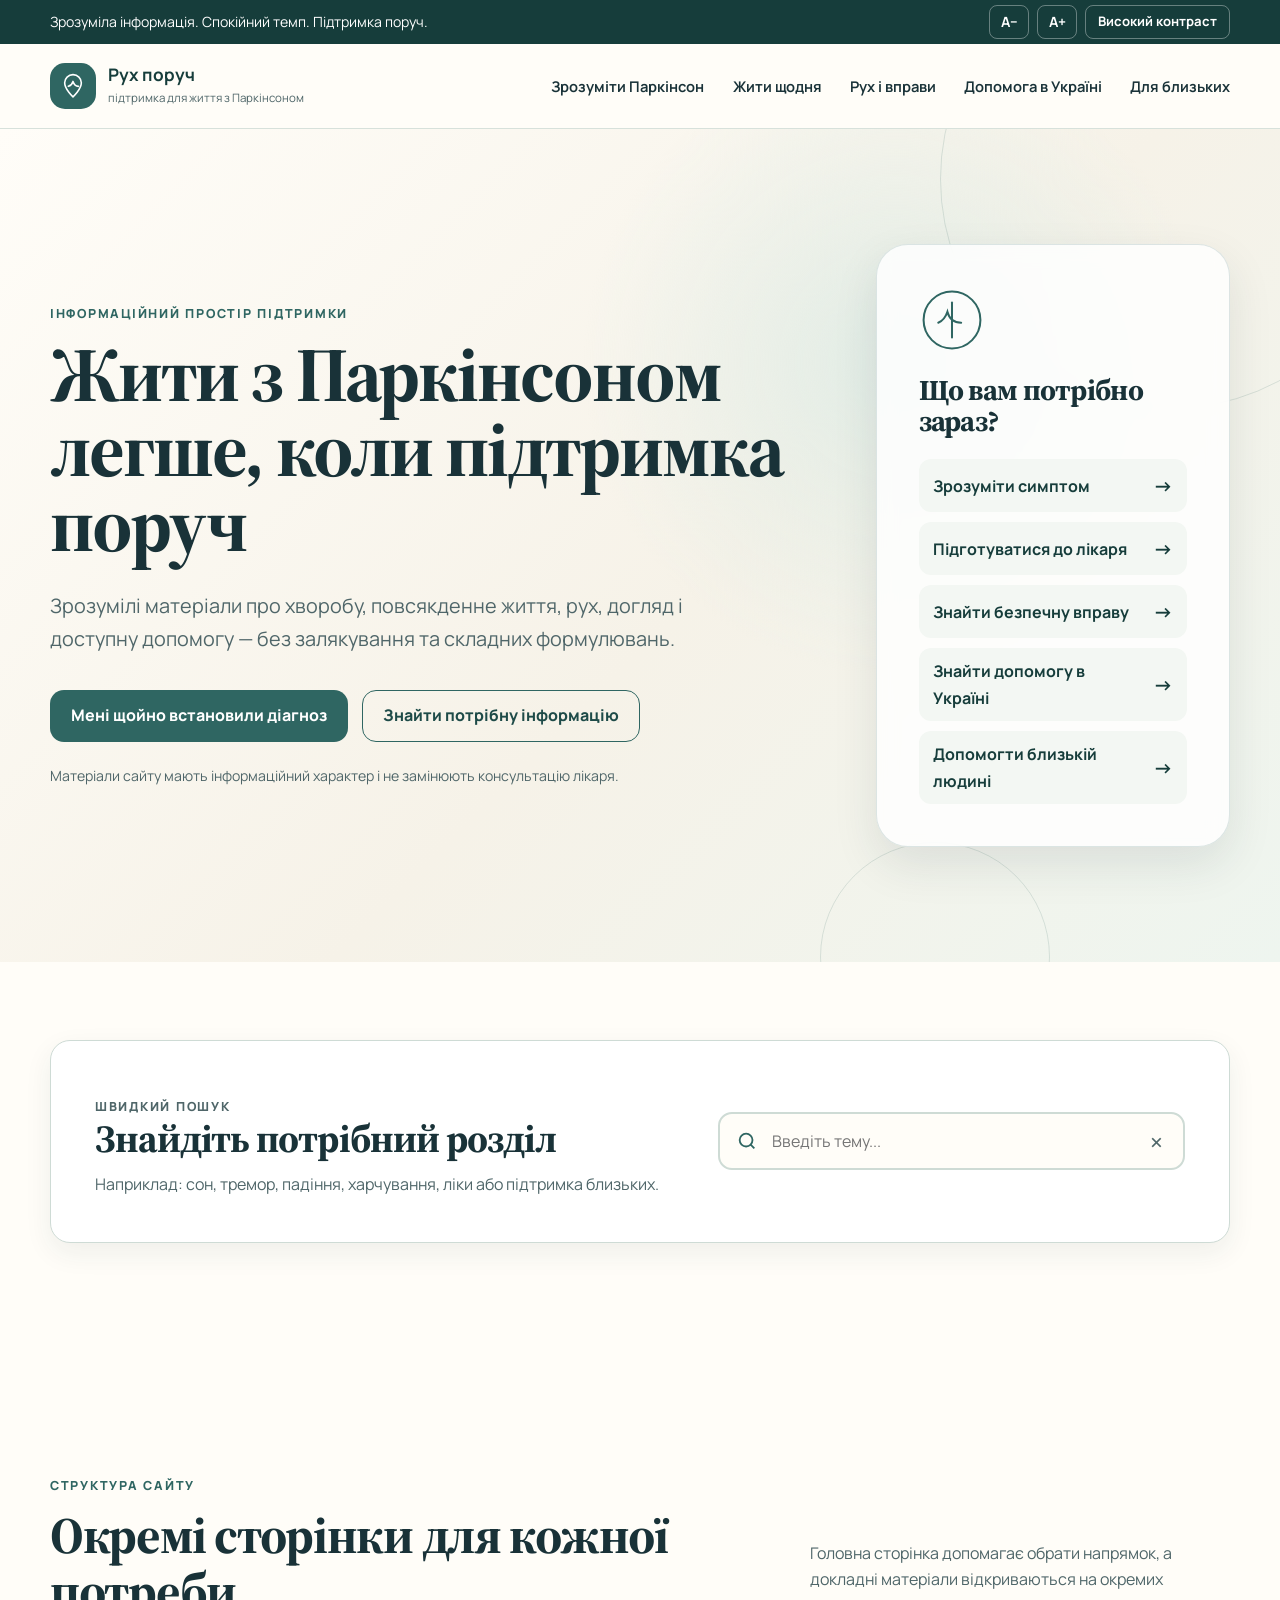
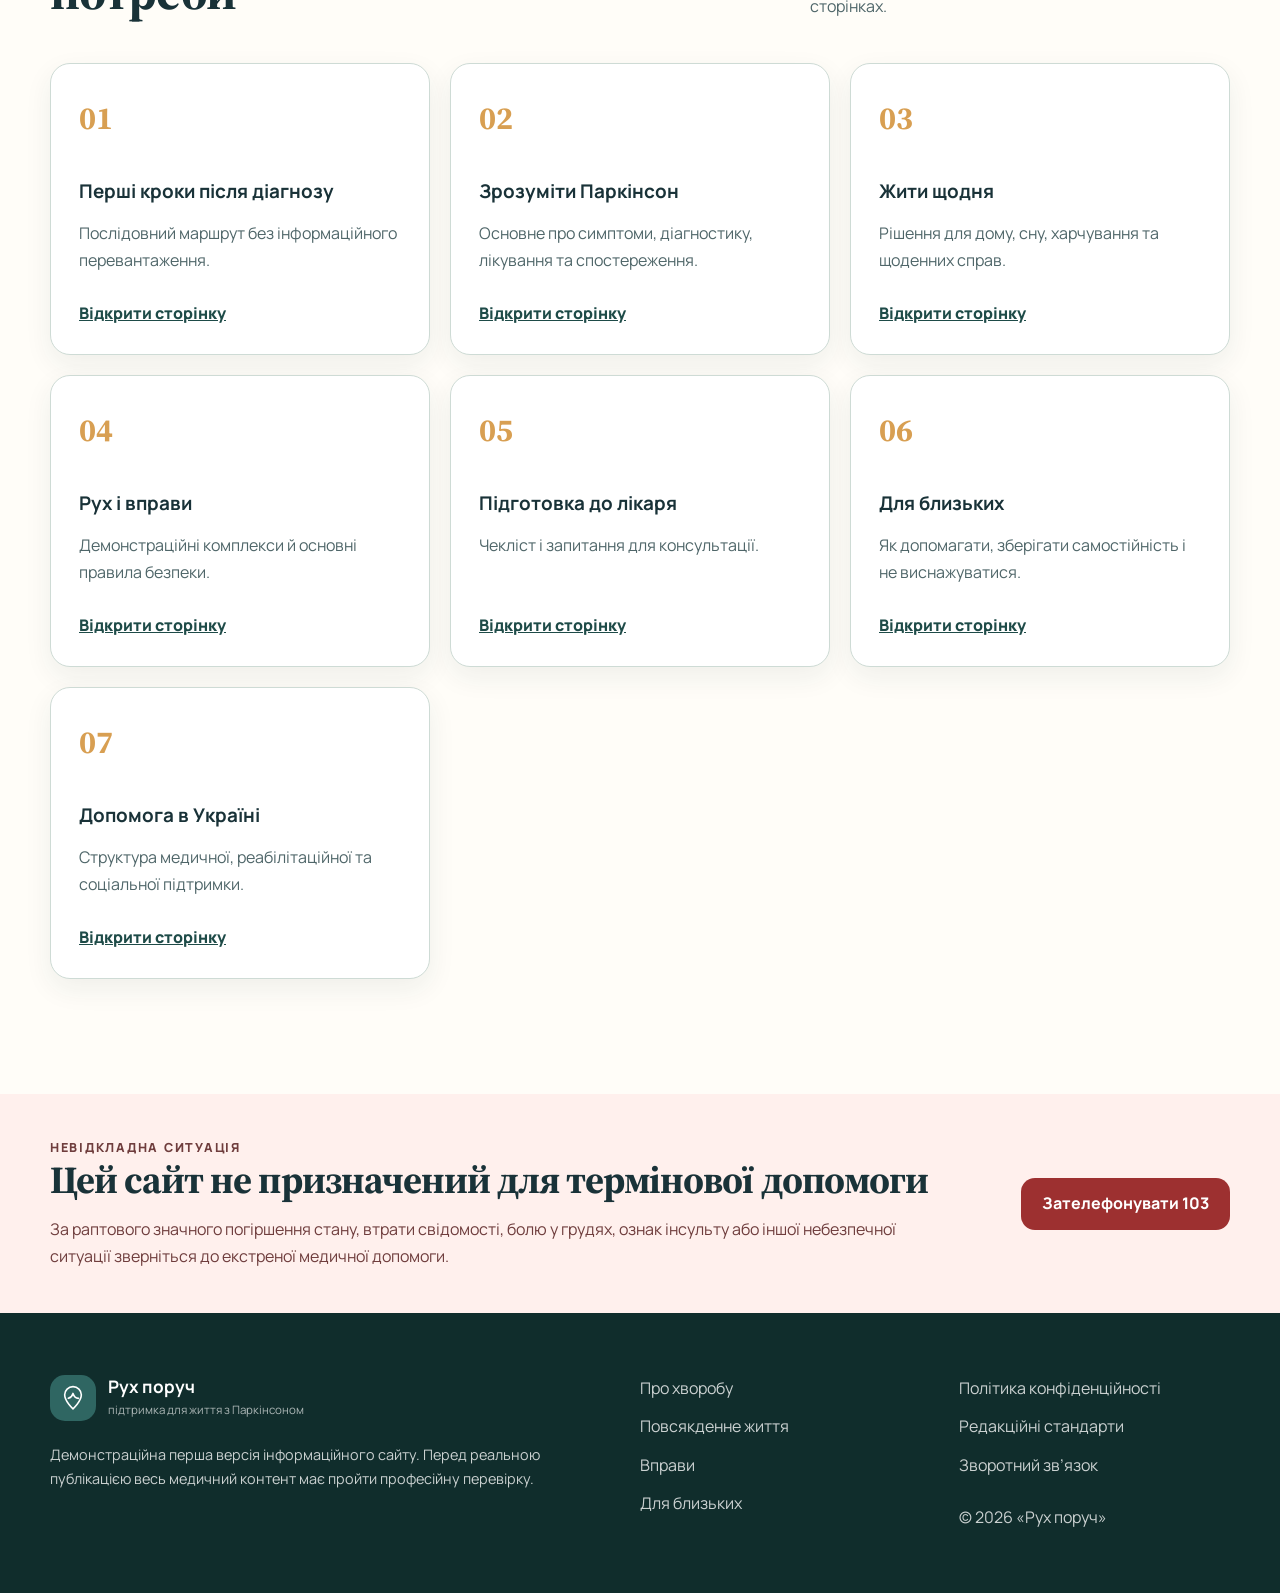
==== commit 139d907f: "Add files via upload" ====
--- a/index.html
+++ b/index.html
@@ -1,702 +1,195 @@
 <!DOCTYPE html>
-<html lang="uk">
-<head>
-  <meta charset="UTF-8">
-  <meta name="viewport" content="width=device-width, initial-scale=1.0">
-  <meta name="description" content="Рух поруч — зрозуміла інформація та щоденна підтримка для людей, які живуть із хворобою Паркінсона, та їхніх близьких.">
-  <meta name="theme-color" content="#2f6662">
-  <title>Рух поруч — підтримка для життя з Паркінсоном</title>
-
-  <link rel="preconnect" href="https://fonts.googleapis.com">
-  <link rel="preconnect" href="https://fonts.gstatic.com" crossorigin>
-  <link href="https://fonts.googleapis.com/css2?family=Manrope:wght@400;500;600;700;800&family=Source+Serif+4:opsz,wght@8..60,600;8..60,700&display=swap" rel="stylesheet">
-  <link rel="stylesheet" href="styles.css">
-</head>
-
-<body>
-  <a class="skip-link" href="#main-content">Перейти до основного вмісту</a>
-
-  <div class="utility-bar" aria-label="Налаштування доступності">
-    <div class="container utility-bar__inner">
-      <p>Зрозуміла інформація. Спокійний темп. Підтримка поруч.</p>
-
-      <div class="accessibility-controls">
-        <button class="utility-button" type="button" data-font-action="decrease" aria-label="Зменшити розмір тексту">
+<html lang="uk"><head><meta charset="utf-8"/><meta content="width=device-width, initial-scale=1.0" name="viewport"/><meta content="Рух поруч — зрозуміла інформація та щоденна підтримка для людей, які живуть із хворобою Паркінсона, та їхніх близьких." name="description"/><meta content="#2f6662" name="theme-color"/><title>Рух поруч — підтримка для життя з Паркінсоном</title><link href="https://fonts.googleapis.com" rel="preconnect"/><link crossorigin="" href="https://fonts.gstatic.com" rel="preconnect"/><link href="https://fonts.googleapis.com/css2?family=Manrope:wght@400;500;600;700;800&amp;family=Source+Serif+4:opsz,wght@8..60,600;8..60,700&amp;display=swap" rel="stylesheet"/><link href="styles.css" rel="stylesheet"/></head><body><div aria-label="Налаштування доступності" class="utility-bar">
+<div class="container utility-bar__inner">
+<p>Зрозуміла інформація. Спокійний темп. Підтримка поруч.</p>
+<div class="accessibility-controls">
+<button aria-label="Зменшити розмір тексту" class="utility-button" data-font-action="decrease" type="button">
           A−
         </button>
-        <button class="utility-button" type="button" data-font-action="increase" aria-label="Збільшити розмір тексту">
+<button aria-label="Збільшити розмір тексту" class="utility-button" data-font-action="increase" type="button">
           A+
         </button>
-        <button class="utility-button utility-button--text" type="button" id="contrastToggle" aria-pressed="false">
+<button aria-pressed="false" class="utility-button utility-button--text" id="contrastToggle" type="button">
           Високий контраст
         </button>
-      </div>
-    </div>
-  </div>
-
-  <header class="site-header" id="top">
-    <div class="container site-header__inner">
-      <a class="brand" href="#top" aria-label="Рух поруч, головна сторінка">
-        <span class="brand__mark" aria-hidden="true">
-          <svg viewBox="0 0 48 48" role="img">
-            <path d="M24 7c7 0 12.5 5.5 12.5 12.3 0 9.8-12.5 21.1-12.5 21.1S11.5 29.1 11.5 19.3C11.5 12.5 17 7 24 7Z"></path>
-            <path d="M17 24.5c3.6-1 5.8-3.4 7-7.4 1.5 4.8 4.2 7.2 8.2 7.4"></path>
-          </svg>
-        </span>
-        <span>
-          <strong>Рух поруч</strong>
-          <small>підтримка для життя з Паркінсоном</small>
-        </span>
-      </a>
-
-      <button class="menu-toggle" type="button" aria-expanded="false" aria-controls="siteNavigation">
-        <span class="menu-toggle__label">Меню</span>
-        <span class="menu-toggle__icon" aria-hidden="true"></span>
-      </button>
-
-      <nav class="site-nav" id="siteNavigation" aria-label="Основна навігація">
-        <a href="#understand">Зрозуміти Паркінсон</a>
-        <a href="#daily-life">Жити щодня</a>
-        <a href="#movement">Рух і вправи</a>
-        <a href="#support-ukraine">Допомога в Україні</a>
-        <a href="#relatives">Для близьких</a>
-      </nav>
-    </div>
-  </header>
-
-  <main id="main-content">
-    <section class="hero">
-      <div class="hero__decor hero__decor--one" aria-hidden="true"></div>
-      <div class="hero__decor hero__decor--two" aria-hidden="true"></div>
-
-      <div class="container hero__grid">
-        <div class="hero__content">
-          <p class="eyebrow">Інформаційний простір підтримки</p>
-          <h1>Жити з Паркінсоном легше, коли підтримка поруч</h1>
-          <p class="hero__lead">
+</div>
+</div>
+</div><header class="site-header" id="top">
+<div class="container site-header__inner">
+<a aria-label="Рух поруч, головна сторінка" class="brand" href="index.html">
+<span aria-hidden="true" class="brand__mark">
+<svg role="img" viewbox="0 0 48 48">
+<path d="M24 7c7 0 12.5 5.5 12.5 12.3 0 9.8-12.5 21.1-12.5 21.1S11.5 29.1 11.5 19.3C11.5 12.5 17 7 24 7Z"></path>
+<path d="M17 24.5c3.6-1 5.8-3.4 7-7.4 1.5 4.8 4.2 7.2 8.2 7.4"></path>
+</svg>
+</span>
+<span>
+<strong>Рух поруч</strong>
+<small>підтримка для життя з Паркінсоном</small>
+</span>
+</a>
+<button aria-controls="siteNavigation" aria-expanded="false" class="menu-toggle" type="button">
+<span class="menu-toggle__label">Меню</span>
+<span aria-hidden="true" class="menu-toggle__icon"></span>
+</button>
+<nav aria-label="Основна навігація" class="site-nav" id="siteNavigation">
+<a href="understand.html">Зрозуміти Паркінсон</a>
+<a href="daily-life.html">Жити щодня</a>
+<a href="movement.html">Рух і вправи</a>
+<a href="support-ukraine.html">Допомога в Україні</a>
+<a href="relatives.html">Для близьких</a>
+</nav>
+</div>
+</header><main id="main-content"><section class="hero">
+<div aria-hidden="true" class="hero__decor hero__decor--one"></div>
+<div aria-hidden="true" class="hero__decor hero__decor--two"></div>
+<div class="container hero__grid">
+<div class="hero__content">
+<p class="eyebrow">Інформаційний простір підтримки</p>
+<h1>Жити з Паркінсоном легше, коли підтримка поруч</h1>
+<p class="hero__lead">
             Зрозумілі матеріали про хворобу, повсякденне життя, рух, догляд
             і доступну допомогу — без залякування та складних формулювань.
           </p>
-
-          <div class="hero__actions">
-            <a class="button button--primary" href="#first-steps">Мені щойно встановили діагноз</a>
-            <a class="button button--secondary" href="#quick-search">Знайти потрібну інформацію</a>
-          </div>
-
-          <p class="medical-note">
+<div class="hero__actions">
+<a class="button button--primary" href="first-steps.html">Мені щойно встановили діагноз</a>
+<a class="button button--secondary" href="index.html#quick-search">Знайти потрібну інформацію</a>
+</div>
+<p class="medical-note">
             Матеріали сайту мають інформаційний характер і не замінюють консультацію лікаря.
           </p>
-        </div>
-
-        <div class="hero-card" aria-label="Швидкі дії">
-          <div class="hero-card__icon" aria-hidden="true">
-            <svg viewBox="0 0 72 72">
-              <circle cx="36" cy="36" r="31"></circle>
-              <path d="M21 39c5-2 8-6 10-12 2 8 7 12 15 12"></path>
-              <path d="M36 17v38"></path>
-            </svg>
-          </div>
-          <h2>Що вам потрібно зараз?</h2>
-          <ul class="action-list">
-            <li><a href="#understand">Зрозуміти симптом</a></li>
-            <li><a href="#doctor-visit">Підготуватися до лікаря</a></li>
-            <li><a href="#movement">Знайти безпечну вправу</a></li>
-            <li><a href="#support-ukraine">Знайти допомогу в Україні</a></li>
-            <li><a href="#relatives">Допомогти близькій людині</a></li>
-          </ul>
-        </div>
-      </div>
-    </section>
-
-    <section class="section section--compact" id="quick-search">
-      <div class="container">
-        <div class="search-panel">
-          <div>
-            <p class="eyebrow">Швидкий пошук</p>
-            <h2>Знайдіть матеріал за темою</h2>
-            <p>Наприклад: сон, тремор, падіння, харчування, ліки або підтримка близьких.</p>
-          </div>
-
-          <form class="site-search" role="search" id="siteSearch">
-            <label class="visually-hidden" for="searchInput">Пошук матеріалів</label>
-            <div class="site-search__field">
-              <svg viewBox="0 0 24 24" aria-hidden="true">
-                <circle cx="11" cy="11" r="7"></circle>
-                <path d="m20 20-4-4"></path>
-              </svg>
-              <input id="searchInput" type="search" placeholder="Введіть тему..." autocomplete="off">
-              <button type="button" id="searchClear" aria-label="Очистити пошук">×</button>
-            </div>
-          </form>
-        </div>
-
-        <p class="search-status" id="searchStatus" aria-live="polite"></p>
-      </div>
-    </section>
-
-    <section class="section" id="first-steps">
-      <div class="container">
-        <div class="section-heading">
-          <div>
-            <p class="eyebrow">Перші кроки</p>
-            <h2>Якщо діагноз встановили нещодавно</h2>
-          </div>
-          <p>
-            Не потрібно розібратися в усьому одразу. Почніть із кількох
-            зрозумілих кроків і повертайтеся до матеріалів у власному темпі.
-          </p>
-        </div>
-
-        <div class="steps-grid">
-          <article class="step-card searchable" data-search="діагноз перші кроки зрозуміти">
-            <span class="step-card__number">01</span>
-            <h3>Зрозумійте основне</h3>
-            <p>Що означає діагноз, які симптоми можуть виникати та чому перебіг у кожної людини різний.</p>
-            <a href="#understand">Перейти до пояснень</a>
-          </article>
-
-          <article class="step-card searchable" data-search="лікар невролог підготовка консультація">
-            <span class="step-card__number">02</span>
-            <h3>Підготуйте запитання лікарю</h3>
-            <p>Запишіть зміни у самопочутті, перелік препаратів і те, що найбільше турбує зараз.</p>
-            <a href="#doctor-visit">Відкрити пам’ятку</a>
-          </article>
-
-          <article class="step-card searchable" data-search="рух вправи активність">
-            <span class="step-card__number">03</span>
-            <h3>Підтримуйте рух</h3>
-            <p>Оберіть посильну активність і узгодьте безпечне навантаження з фахівцем.</p>
-            <a href="#movement">Переглянути вправи</a>
-          </article>
-
-          <article class="step-card searchable" data-search="родина близькі підтримка розмова">
-            <span class="step-card__number">04</span>
-            <h3>Не залишайтеся наодинці</h3>
-            <p>Поясніть близьким, якої допомоги потребуєте, і де важливо зберегти самостійність.</p>
-            <a href="#relatives">Матеріали для близьких</a>
-          </article>
-        </div>
-      </div>
-    </section>
-
-    <section class="section section--tinted" id="understand">
-      <div class="container">
-        <div class="section-heading">
-          <div>
-            <p class="eyebrow">Бібліотека</p>
-            <h2>Зрозуміти хворобу Паркінсона</h2>
-          </div>
-          <p>
-            Матеріали згруповані за життєвими ситуаціями, а не лише за
-            медичними термінами.
-          </p>
-        </div>
-
-        <div class="topic-grid">
-          <article class="topic-card searchable" data-search="паркінсон що це діагноз перебіг стадії">
-            <div class="topic-card__icon" aria-hidden="true">01</div>
-            <h3>Що таке хвороба Паркінсона</h3>
-            <p>Коротке пояснення без складної термінології: що змінюється, як встановлюють діагноз і чому симптоми можуть відрізнятися.</p>
-            <button class="text-button modal-trigger" type="button" data-modal="modal-parkinson">Читати матеріал</button>
-          </article>
-
-          <article class="topic-card searchable" data-search="ходьба завмирання рівновага падіння рух">
-            <div class="topic-card__icon" aria-hidden="true">02</div>
-            <h3>Стало важче ходити</h3>
-            <p>Що варто зафіксувати, як зробити дім безпечнішим і з ким обговорити зміни ходи або рівноваги.</p>
-            <button class="text-button modal-trigger" type="button" data-modal="modal-walking">Читати матеріал</button>
-          </article>
-
-          <article class="topic-card searchable" data-search="сон безсоння втома денна сонливість">
-            <div class="topic-card__icon" aria-hidden="true">03</div>
-            <h3>Погіршився сон</h3>
-            <p>Як вести простий щоденник сну та які спостереження можуть бути корисними під час консультації.</p>
-            <button class="text-button modal-trigger" type="button" data-modal="modal-sleep">Читати матеріал</button>
-          </article>
-
-          <article class="topic-card searchable" data-search="мовлення голос тихо говорити ковтання">
-            <div class="topic-card__icon" aria-hidden="true">04</div>
-            <h3>Змінилися голос або ковтання</h3>
-            <p>На які ознаки звернути увагу та коли варто звернутися до фахівця з мовлення й ковтання.</p>
-            <button class="text-button modal-trigger" type="button" data-modal="modal-speech">Читати матеріал</button>
-          </article>
-
-          <article class="topic-card searchable" data-search="настрій тривога апатія депресія мотивація">
-            <div class="topic-card__icon" aria-hidden="true">05</div>
-            <h3>Змінився настрій</h3>
-            <p>Як розрізняти втому, тривогу й апатію та чому про емоційні зміни важливо говорити так само, як про рухові.</p>
-            <button class="text-button modal-trigger" type="button" data-modal="modal-mood">Читати матеріал</button>
-          </article>
-
-          <article class="topic-card searchable" data-search="ліки ефект побічні періоди увімкнення вимкнення">
-            <div class="topic-card__icon" aria-hidden="true">06</div>
-            <h3>Ліки діють нерівномірно</h3>
-            <p>Що записати про час приймання, дію препарату та небажані відчуття, не змінюючи лікування самостійно.</p>
-            <button class="text-button modal-trigger" type="button" data-modal="modal-medication">Читати матеріал</button>
-          </article>
-        </div>
-      </div>
-    </section>
-
-    <section class="section" id="daily-life">
-      <div class="container">
-        <div class="section-heading">
-          <div>
-            <p class="eyebrow">Повсякденне життя</p>
-            <h2>Практичні рішення для щоденних справ</h2>
-          </div>
-          <p>
-            Невеликі зміни в середовищі та звичках можуть зробити день
-            передбачуванішим і безпечнішим.
-          </p>
-        </div>
-
-        <div class="accordion-list">
-          <article class="accordion searchable" data-search="дім безпека ванна килим падіння освітлення">
-            <h3>
-              <button class="accordion__button" type="button" aria-expanded="false">
-                <span>Безпечний дім</span>
-                <span class="accordion__icon" aria-hidden="true"></span>
-              </button>
-            </h3>
-            <div class="accordion__panel" hidden>
-              <div class="accordion__content">
-                <p>Перевірте проходи, освітлення, неслизькі поверхні та доступність речей, якими користуєтеся щодня.</p>
-                <ul>
-                  <li>Приберіть дроти й нестійкі килимки з проходів.</li>
-                  <li>Забезпечте хороше освітлення в коридорах і біля ліжка.</li>
-                  <li>Розмістіть часто потрібні речі на зручній висоті.</li>
-                  <li>Порадьтеся з ерготерапевтом щодо поручнів або допоміжних пристроїв.</li>
-                </ul>
-              </div>
-            </div>
-          </article>
-
-          <article class="accordion searchable" data-search="одягання ґудзики застібки руки моторика">
-            <h3>
-              <button class="accordion__button" type="button" aria-expanded="false">
-                <span>Одягання та дрібні рухи</span>
-                <span class="accordion__icon" aria-hidden="true"></span>
-              </button>
-            </h3>
-            <div class="accordion__panel" hidden>
-              <div class="accordion__content">
-                <p>Дайте собі більше часу, сідайте під час одягання та обирайте одяг зі зручними застібками.</p>
-                <ul>
-                  <li>Готуйте одяг у потрібній послідовності.</li>
-                  <li>Використовуйте стабільний стілець із підлокітниками.</li>
-                  <li>Розгляньте магнітні застібки або більші повзунки блискавок.</li>
-                </ul>
-              </div>
-            </div>
-          </article>
-
-          <article class="accordion searchable" data-search="харчування вода закреп апетит ковтання">
-            <h3>
-              <button class="accordion__button" type="button" aria-expanded="false">
-                <span>Харчування та вода</span>
-                <span class="accordion__icon" aria-hidden="true"></span>
-              </button>
-            </h3>
-            <div class="accordion__panel" hidden>
-              <div class="accordion__content">
-                <p>Регулярність харчування, достатня кількість рідини та комфортна консистенція їжі можуть підтримувати самопочуття.</p>
-                <ul>
-                  <li>Не змінюйте час приймання ліків або харчування без узгодження з лікарем.</li>
-                  <li>Якщо їжа чи вода викликають кашель, повідомте про це фахівця.</li>
-                  <li>За тривалого зниження апетиту або ваги зверніться по консультацію.</li>
-                </ul>
-              </div>
-            </div>
-          </article>
-
-          <article class="accordion searchable" data-search="робота подорожі соціальне життя планування">
-            <h3>
-              <button class="accordion__button" type="button" aria-expanded="false">
-                <span>Робота, справи та подорожі</span>
-                <span class="accordion__icon" aria-hidden="true"></span>
-              </button>
-            </h3>
-            <div class="accordion__panel" hidden>
-              <div class="accordion__content">
-                <p>Плануйте складні справи на час, коли зазвичай почуваєтеся краще, і залишайте запас часу на дорогу та відпочинок.</p>
-                <ul>
-                  <li>Зберігайте список препаратів і контакт близької людини.</li>
-                  <li>Під час подорожі майте запас призначених препаратів у ручній поклажі.</li>
-                  <li>Робіть перерви до появи вираженої втоми.</li>
-                </ul>
-              </div>
-            </div>
-          </article>
-        </div>
-      </div>
-    </section>
-
-    <section class="section section--deep" id="movement">
-      <div class="container">
-        <div class="section-heading section-heading--light">
-          <div>
-            <p class="eyebrow">Рух і вправи</p>
-            <h2>Оберіть посильну активність</h2>
-          </div>
-          <p>
-            Перед початком нового комплексу варто обговорити безпечне
-            навантаження з лікарем або фізичним терапевтом.
-          </p>
-        </div>
-
-        <div class="exercise-filters" role="group" aria-label="Фільтр вправ">
-          <button class="filter-button is-active" type="button" data-filter="all">Усі</button>
-          <button class="filter-button" type="button" data-filter="seated">Сидячи</button>
-          <button class="filter-button" type="button" data-filter="support">З опорою</button>
-          <button class="filter-button" type="button" data-filter="breathing">Дихання і голос</button>
-        </div>
-
-        <div class="exercise-grid">
-          <article class="exercise-card searchable" data-category="seated" data-search="сидячи руки плечі розминка 5 хвилин">
-            <span class="exercise-card__tag">5 хвилин · сидячи</span>
-            <h3>М’яка розминка для плечей і рук</h3>
-            <p>Повільні рухи в комфортному діапазоні, які можна виконувати на стійкому стільці.</p>
-            <button class="button button--light modal-trigger" type="button" data-modal="modal-exercise-seated">Відкрити комплекс</button>
-          </article>
-
-          <article class="exercise-card searchable" data-category="support" data-search="опора постава вага рівновага 7 хвилин">
-            <span class="exercise-card__tag">7 хвилин · з опорою</span>
-            <h3>Перенесення ваги біля опори</h3>
-            <p>Вправа для контролю положення тіла. Виконується лише біля надійної опори.</p>
-            <button class="button button--light modal-trigger" type="button" data-modal="modal-exercise-support">Відкрити комплекс</button>
-          </article>
-
-          <article class="exercise-card searchable" data-category="breathing" data-search="дихання голос мовлення 5 хвилин">
-            <span class="exercise-card__tag">5 хвилин · дихання</span>
-            <h3>Спокійне дихання і голос</h3>
-            <p>Коротка практика для усвідомленого дихання та м’якого голосового розігріву.</p>
-            <button class="button button--light modal-trigger" type="button" data-modal="modal-exercise-breathing">Відкрити комплекс</button>
-          </article>
-        </div>
-
-        <div class="safety-banner">
-          <strong>Зупиніться і зверніться по допомогу,</strong>
-          якщо під час вправи з’явилися біль у грудях, виражена задишка,
-          запаморочення, раптова слабкість або відчуття, що можете впасти.
-        </div>
-      </div>
-    </section>
-
-    <section class="section" id="doctor-visit">
-      <div class="container">
-        <div class="doctor-card">
-          <div class="doctor-card__content">
-            <p class="eyebrow">Підготовка до консультації</p>
-            <h2>Що взяти із собою до лікаря</h2>
-            <p>
-              Короткі нотатки допомагають не забути важливе й точніше
-              описати зміни, які відбулися між консультаціями.
-            </p>
-
-            <div class="checklist">
-              <label><input type="checkbox"> Перелік усіх препаратів і добавок</label>
-              <label><input type="checkbox"> Час приймання та помітні зміни самопочуття</label>
-              <label><input type="checkbox"> Інформація про падіння або запаморочення</label>
-              <label><input type="checkbox"> Зміни сну, настрою, мовлення чи ковтання</label>
-              <label><input type="checkbox"> Три найважливіші запитання</label>
-            </div>
-          </div>
-
-          <aside class="doctor-card__aside">
-            <h3>Важливо</h3>
-            <p>
-              Не припиняйте приймання призначених препаратів і не змінюйте
-              дозування самостійно. Зафіксуйте проблему та обговоріть її з лікарем.
-            </p>
-            <button class="button button--primary" type="button" id="printChecklist">Роздрукувати пам’ятку</button>
-          </aside>
-        </div>
-      </div>
-    </section>
-
-    <section class="section section--tinted" id="relatives">
-      <div class="container">
-        <div class="section-heading">
-          <div>
-            <p class="eyebrow">Для близьких</p>
-            <h2>Допомагати, не забираючи самостійність</h2>
-          </div>
-          <p>
-            Підтримка працює краще, коли людина може прямо сказати,
-            що їй потрібно, а що вона хоче робити самостійно.
-          </p>
-        </div>
-
-        <div class="support-grid">
-          <article class="support-card searchable" data-search="близькі спілкування терпіння мовлення">
-            <h3>Дайте час відповісти</h3>
-            <p>Не завершуйте фразу замість людини без запиту. Зменште фоновий шум і підтримуйте зоровий контакт.</p>
-          </article>
-
-          <article class="support-card searchable" data-search="допомога самостійність контроль">
-            <h3>Запитуйте, а не вирішуйте</h3>
-            <p>Фраза «Що тобі зараз допоможе?» зазвичай корисніша, ніж автоматичне втручання в кожну дію.</p>
-          </article>
-
-          <article class="support-card searchable" data-search="доглядальник втома відпочинок виснаження">
-            <h3>Зважайте на власні сили</h3>
-            <p>Регулярний відпочинок і розподіл обов’язків — це частина якісного догляду, а не прояв байдужості.</p>
-          </article>
-        </div>
-      </div>
-    </section>
-
-    <section class="section" id="support-ukraine">
-      <div class="container">
-        <div class="section-heading">
-          <div>
-            <p class="eyebrow">Допомога в Україні</p>
-            <h2>Куди звертатися</h2>
-          </div>
-          <p>
-            Перед публікацією реального проєкту контакти й умови програм
-            потрібно перевірити та регулярно оновлювати.
-          </p>
-        </div>
-
-        <div class="resource-grid">
-          <article class="resource-card searchable" data-search="сімейний лікар невролог направлення консультація">
-            <span class="resource-card__label">Медична допомога</span>
-            <h3>Сімейний лікар і невролог</h3>
-            <p>Пояснення маршруту: з чого почати, коли потрібне направлення та які документи підготувати.</p>
-            <a href="#" aria-disabled="true" class="disabled-link">Матеріал готується</a>
-          </article>
-
-          <article class="resource-card searchable" data-search="доступні ліки рецепт аптека препарати">
-            <span class="resource-card__label">Ліки</span>
-            <h3>Програма «Доступні ліки»</h3>
-            <p>Покрокова інструкція щодо електронного рецепта, пошуку аптеки та отримання препаратів.</p>
-            <a href="#" aria-disabled="true" class="disabled-link">Матеріал готується</a>
-          </article>
-
-          <article class="resource-card searchable" data-search="реабілітація фізичний терапевт логопед ерготерапевт">
-            <span class="resource-card__label">Реабілітація</span>
-            <h3>Пошук фахівців</h3>
-            <p>Що робить фізичний терапевт, ерготерапевт і фахівець із мовлення та ковтання.</p>
-            <a href="#" aria-disabled="true" class="disabled-link">Матеріал готується</a>
-          </article>
-
-          <article class="resource-card searchable" data-search="соціальна допомога права документи підтримка">
-            <span class="resource-card__label">Соціальна підтримка</span>
-            <h3>Послуги та права</h3>
-            <p>Навігація щодо соціальних послуг, допоміжних засобів і трудових питань.</p>
-            <a href="#" aria-disabled="true" class="disabled-link">Матеріал готується</a>
-          </article>
-        </div>
-      </div>
-    </section>
-
-    <section class="section section--compact">
-      <div class="container">
-        <div class="editorial-banner">
-          <div>
-            <p class="eyebrow">Довіра до інформації</p>
-            <h2>Як мають перевірятися матеріали</h2>
-          </div>
-          <ul>
-            <li>Медичний автор або профільний рецензент.</li>
-            <li>Дата останнього перегляду.</li>
-            <li>Посилання на надійні джерела.</li>
-            <li>Чітке розмежування медичної інформації та особистого досвіду.</li>
-          </ul>
-        </div>
-      </div>
-    </section>
-
-    <section class="section section--emergency">
-      <div class="container emergency-panel">
-        <div>
-          <p class="eyebrow">Невідкладна ситуація</p>
-          <h2>Цей сайт не призначений для термінової допомоги</h2>
-          <p>
+</div>
+<div aria-label="Швидкі дії" class="hero-card">
+<div aria-hidden="true" class="hero-card__icon">
+<svg viewbox="0 0 72 72">
+<circle cx="36" cy="36" r="31"></circle>
+<path d="M21 39c5-2 8-6 10-12 2 8 7 12 15 12"></path>
+<path d="M36 17v38"></path>
+</svg>
+</div>
+<h2>Що вам потрібно зараз?</h2>
+<ul class="action-list">
+<li><a href="understand.html">Зрозуміти симптом</a></li>
+<li><a href="doctor-visit.html">Підготуватися до лікаря</a></li>
+<li><a href="movement.html">Знайти безпечну вправу</a></li>
+<li><a href="support-ukraine.html">Знайти допомогу в Україні</a></li>
+<li><a href="relatives.html">Допомогти близькій людині</a></li>
+</ul>
+</div>
+</div>
+</section><section class="section section--compact" id="quick-search">
+<div class="container">
+<div class="search-panel">
+<div>
+<p class="eyebrow">Швидкий пошук</p>
+<h2>Знайдіть потрібний розділ</h2>
+<p>Наприклад: сон, тремор, падіння, харчування, ліки або підтримка близьких.</p>
+</div>
+<form class="site-search" id="siteSearch" role="search">
+<label class="visually-hidden" for="searchInput">Пошук матеріалів</label>
+<div class="site-search__field">
+<svg aria-hidden="true" viewbox="0 0 24 24">
+<circle cx="11" cy="11" r="7"></circle>
+<path d="m20 20-4-4"></path>
+</svg>
+<input autocomplete="off" id="searchInput" placeholder="Введіть тему..." type="search"/>
+<button aria-label="Очистити пошук" id="searchClear" type="button">×</button>
+</div>
+</form>
+</div>
+<p aria-live="polite" class="search-status" id="searchStatus"></p>
+</div>
+</section><section class="section" id="site-sections">
+<div class="container">
+<div class="section-heading">
+<div>
+<p class="eyebrow">Структура сайту</p>
+<h2>Окремі сторінки для кожної потреби</h2>
+</div>
+<p>Головна сторінка допомагає обрати напрямок, а докладні матеріали відкриваються на окремих сторінках.</p>
+</div>
+<div class="page-cards">
+<article class="page-card searchable" data-search="діагноз перші кроки початок">
+<span class="page-card__number">01</span><h3>Перші кроки після діагнозу</h3>
+<p>Послідовний маршрут без інформаційного перевантаження.</p>
+<a href="first-steps.html">Відкрити сторінку</a>
+</article>
+<article class="page-card searchable" data-search="паркінсон симптоми діагностика лікування">
+<span class="page-card__number">02</span><h3>Зрозуміти Паркінсон</h3>
+<p>Основне про симптоми, діагностику, лікування та спостереження.</p>
+<a href="understand.html">Відкрити сторінку</a>
+</article>
+<article class="page-card searchable" data-search="побут сон харчування безпека робота">
+<span class="page-card__number">03</span><h3>Жити щодня</h3>
+<p>Рішення для дому, сну, харчування та щоденних справ.</p>
+<a href="daily-life.html">Відкрити сторінку</a>
+</article>
+<article class="page-card searchable" data-search="рух вправи фізична активність рівновага">
+<span class="page-card__number">04</span><h3>Рух і вправи</h3>
+<p>Демонстраційні комплекси й основні правила безпеки.</p>
+<a href="movement.html">Відкрити сторінку</a>
+</article>
+<article class="page-card searchable" data-search="лікар прийом консультація нотатки">
+<span class="page-card__number">05</span><h3>Підготовка до лікаря</h3>
+<p>Чекліст і запитання для консультації.</p>
+<a href="doctor-visit.html">Відкрити сторінку</a>
+</article>
+<article class="page-card searchable" data-search="родина доглядальник близькі підтримка">
+<span class="page-card__number">06</span><h3>Для близьких</h3>
+<p>Як допомагати, зберігати самостійність і не виснажуватися.</p>
+<a href="relatives.html">Відкрити сторінку</a>
+</article>
+<article class="page-card searchable" data-search="україна лікар ліки реабілітація соціальна допомога">
+<span class="page-card__number">07</span><h3>Допомога в Україні</h3>
+<p>Структура медичної, реабілітаційної та соціальної підтримки.</p>
+<a href="support-ukraine.html">Відкрити сторінку</a>
+</article>
+</div>
+</div>
+</section></main><section class="section section--emergency">
+<div class="container emergency-panel">
+<div>
+<p class="eyebrow">Невідкладна ситуація</p>
+<h2>Цей сайт не призначений для термінової допомоги</h2>
+<p>
             За раптового значного погіршення стану, втрати свідомості,
             болю у грудях, ознак інсульту або іншої небезпечної ситуації
             зверніться до екстреної медичної допомоги.
           </p>
-        </div>
-        <a class="button button--danger" href="tel:103">Зателефонувати 103</a>
-      </div>
-    </section>
-  </main>
-
-  <footer class="site-footer">
-    <div class="container site-footer__grid">
-      <div>
-        <a class="brand brand--footer" href="#top">
-          <span class="brand__mark" aria-hidden="true">
-            <svg viewBox="0 0 48 48">
-              <path d="M24 7c7 0 12.5 5.5 12.5 12.3 0 9.8-12.5 21.1-12.5 21.1S11.5 29.1 11.5 19.3C11.5 12.5 17 7 24 7Z"></path>
-              <path d="M17 24.5c3.6-1 5.8-3.4 7-7.4 1.5 4.8 4.2 7.2 8.2 7.4"></path>
-            </svg>
-          </span>
-          <span>
-            <strong>Рух поруч</strong>
-            <small>підтримка для життя з Паркінсоном</small>
-          </span>
-        </a>
-        <p class="site-footer__note">
+</div>
+<a class="button button--danger" href="tel:103">Зателефонувати 103</a>
+</div>
+</section><footer class="site-footer">
+<div class="container site-footer__grid">
+<div>
+<a class="brand brand--footer" href="index.html">
+<span aria-hidden="true" class="brand__mark">
+<svg viewbox="0 0 48 48">
+<path d="M24 7c7 0 12.5 5.5 12.5 12.3 0 9.8-12.5 21.1-12.5 21.1S11.5 29.1 11.5 19.3C11.5 12.5 17 7 24 7Z"></path>
+<path d="M17 24.5c3.6-1 5.8-3.4 7-7.4 1.5 4.8 4.2 7.2 8.2 7.4"></path>
+</svg>
+</span>
+<span>
+<strong>Рух поруч</strong>
+<small>підтримка для життя з Паркінсоном</small>
+</span>
+</a>
+<p class="site-footer__note">
           Демонстраційна перша версія інформаційного сайту. Перед реальною
           публікацією весь медичний контент має пройти професійну перевірку.
         </p>
-      </div>
-
-      <nav class="footer-nav" aria-label="Навігація в підвалі">
-        <a href="#understand">Про хворобу</a>
-        <a href="#daily-life">Повсякденне життя</a>
-        <a href="#movement">Вправи</a>
-        <a href="#relatives">Для близьких</a>
-      </nav>
-
-      <div class="footer-meta">
-        <a href="#">Політика конфіденційності</a>
-        <a href="#">Редакційні стандарти</a>
-        <a href="#">Зворотний зв’язок</a>
-        <p>© <span id="currentYear"></span> «Рух поруч»</p>
-      </div>
-    </div>
-  </footer>
-
-  <div class="modal" id="modal-parkinson" role="dialog" aria-modal="true" aria-labelledby="modal-parkinson-title" hidden>
-    <div class="modal__backdrop" data-modal-close></div>
-    <div class="modal__dialog" role="document">
-      <button class="modal__close" type="button" aria-label="Закрити" data-modal-close>×</button>
-      <p class="eyebrow">Медична інформація</p>
-      <h2 id="modal-parkinson-title">Що таке хвороба Паркінсона</h2>
-      <p>Хвороба Паркінсона — це неврологічне захворювання, яке може впливати на рухи, рівновагу, сон, настрій, мовлення та інші функції.</p>
-      <p>Симптоми й темп змін відрізняються в різних людей. План допомоги складають індивідуально разом із лікарем та іншими фахівцями.</p>
-      <div class="info-box"><strong>Перед публікацією:</strong> цей текст має бути доповнений і перевірений неврологом.</div>
-    </div>
-  </div>
-
-  <div class="modal" id="modal-walking" role="dialog" aria-modal="true" aria-labelledby="modal-walking-title" hidden>
-    <div class="modal__backdrop" data-modal-close></div>
-    <div class="modal__dialog" role="document">
-      <button class="modal__close" type="button" aria-label="Закрити" data-modal-close>×</button>
-      <p class="eyebrow">Практична порада</p>
-      <h2 id="modal-walking-title">Як підготувати опис змін ходи</h2>
-      <ul>
-        <li>Коли саме стало важче починати рух або повертати?</li>
-        <li>Чи виникають завмирання у вузьких проходах або біля дверей?</li>
-        <li>Чи були падіння або майже падіння?</li>
-        <li>У який час дня ходити легше або складніше?</li>
-      </ul>
-      <p>Не намагайтеся самостійно підбирати складні тренування. Обговоріть зміни з лікарем або фізичним терапевтом.</p>
-    </div>
-  </div>
-
-  <div class="modal" id="modal-sleep" role="dialog" aria-modal="true" aria-labelledby="modal-sleep-title" hidden>
-    <div class="modal__backdrop" data-modal-close></div>
-    <div class="modal__dialog" role="document">
-      <button class="modal__close" type="button" aria-label="Закрити" data-modal-close>×</button>
-      <p class="eyebrow">Щоденник спостережень</p>
-      <h2 id="modal-sleep-title">Що записувати про сон</h2>
-      <ul>
-        <li>Час засинання і пробудження.</li>
-        <li>Кількість нічних пробуджень.</li>
-        <li>Денну сонливість.</li>
-        <li>Незвичну поведінку уві сні, про яку повідомили близькі.</li>
-      </ul>
-      <p>Якщо порушення сну повторюються, обговоріть їх із лікарем. Не починайте снодійні препарати без консультації.</p>
-    </div>
-  </div>
-
-  <div class="modal" id="modal-speech" role="dialog" aria-modal="true" aria-labelledby="modal-speech-title" hidden>
-    <div class="modal__backdrop" data-modal-close></div>
-    <div class="modal__dialog" role="document">
-      <button class="modal__close" type="button" aria-label="Закрити" data-modal-close>×</button>
-      <p class="eyebrow">Мовлення і ковтання</p>
-      <h2 id="modal-speech-title">Коли варто звернути увагу</h2>
-      <ul>
-        <li>Голос став значно тихішим або монотонним.</li>
-        <li>Співрозмовники часто просять повторити сказане.</li>
-        <li>Під час їжі чи пиття виникає кашель.</li>
-        <li>Їжа довго залишається в роті або прийом їжі став значно довшим.</li>
-      </ul>
-      <p>Такі зміни варто обговорити з лікарем і фахівцем, який працює з мовленням та ковтанням.</p>
-    </div>
-  </div>
-
-  <div class="modal" id="modal-mood" role="dialog" aria-modal="true" aria-labelledby="modal-mood-title" hidden>
-    <div class="modal__backdrop" data-modal-close></div>
-    <div class="modal__dialog" role="document">
-      <button class="modal__close" type="button" aria-label="Закрити" data-modal-close>×</button>
-      <p class="eyebrow">Емоційна підтримка</p>
-      <h2 id="modal-mood-title">Емоційні зміни теж важливі</h2>
-      <p>Тривога, апатія, пригнічений настрій або втрата інтересу до звичних справ не мають залишатися без уваги.</p>
-      <p>Запишіть, коли це почалося, як довго триває і як впливає на сон, апетит та повсякденні справи. Обговоріть ці зміни з лікарем.</p>
-    </div>
-  </div>
-
-  <div class="modal" id="modal-medication" role="dialog" aria-modal="true" aria-labelledby="modal-medication-title" hidden>
-    <div class="modal__backdrop" data-modal-close></div>
-    <div class="modal__dialog" role="document">
-      <button class="modal__close" type="button" aria-label="Закрити" data-modal-close>×</button>
-      <p class="eyebrow">Лікування</p>
-      <h2 id="modal-medication-title">Що записати про дію ліків</h2>
-      <ul>
-        <li>Назву та час приймання призначеного препарату.</li>
-        <li>Коли ви відчули зміну самопочуття.</li>
-        <li>Які симптоми полегшилися або посилилися.</li>
-        <li>Чи з’явилися нові небажані відчуття.</li>
-      </ul>
-      <div class="info-box"><strong>Не змінюйте дозу або графік самостійно.</strong> Ці нотатки призначені для обговорення з лікарем.</div>
-    </div>
-  </div>
-
-  <div class="modal" id="modal-exercise-seated" role="dialog" aria-modal="true" aria-labelledby="modal-exercise-seated-title" hidden>
-    <div class="modal__backdrop" data-modal-close></div>
-    <div class="modal__dialog" role="document">
-      <button class="modal__close" type="button" aria-label="Закрити" data-modal-close>×</button>
-      <p class="eyebrow">Демонстраційний комплекс</p>
-      <h2 id="modal-exercise-seated-title">М’яка розминка для плечей і рук</h2>
-      <ol>
-        <li>Сядьте на стійкий стілець, поставте стопи на підлогу.</li>
-        <li>Повільно підніміть і опустіть плечі 5 разів.</li>
-        <li>Обережно відведіть плечі назад, не затримуючи дихання.</li>
-        <li>Розкрийте долоні й повільно стисніть пальці 5–8 разів.</li>
-      </ol>
-      <p>Усі рухи виконуйте без болю. Це лише демонстраційний контент; реальний комплекс має перевірити фізичний терапевт.</p>
-    </div>
-  </div>
-
-  <div class="modal" id="modal-exercise-support" role="dialog" aria-modal="true" aria-labelledby="modal-exercise-support-title" hidden>
-    <div class="modal__backdrop" data-modal-close></div>
-    <div class="modal__dialog" role="document">
-      <button class="modal__close" type="button" aria-label="Закрити" data-modal-close>×</button>
-      <p class="eyebrow">Демонстраційний комплекс</p>
-      <h2 id="modal-exercise-support-title">Перенесення ваги біля опори</h2>
-      <p>Виконуйте лише біля нерухомої опори та, за потреби, у присутності іншої людини.</p>
-      <ol>
-        <li>Станьте обличчям до стійкої опори й тримайтеся обома руками.</li>
-        <li>Повільно перенесіть вагу трохи вправо, потім поверніться в центр.</li>
-        <li>Повторіть уліво, не відриваючи стопи від підлоги.</li>
-      </ol>
-      <p>За нестійкості, запаморочення або страху падіння припиніть вправу.</p>
-    </div>
-  </div>
-
-  <div class="modal" id="modal-exercise-breathing" role="dialog" aria-modal="true" aria-labelledby="modal-exercise-breathing-title" hidden>
-    <div class="modal__backdrop" data-modal-close></div>
-    <div class="modal__dialog" role="document">
-      <button class="modal__close" type="button" aria-label="Закрити" data-modal-close>×</button>
-      <p class="eyebrow">Демонстраційний комплекс</p>
-      <h2 id="modal-exercise-breathing-title">Спокійне дихання і голос</h2>
-      <ol>
-        <li>Сядьте з опорою для спини.</li>
-        <li>Зробіть спокійний вдих носом і довший видих ротом.</li>
-        <li>Після вдиху м’яко протягніть звук «а» без напруження.</li>
-        <li>Повторіть 3–5 разів із паузами.</li>
-      </ol>
-      <p>Вправи для голосу мають підбиратися індивідуально фахівцем із мовлення.</p>
-    </div>
-  </div>
-
-  <script src="script.js"></script>
-</body>
-</html>
+</div>
+<nav aria-label="Навігація в підвалі" class="footer-nav">
+<a href="understand.html">Про хворобу</a>
+<a href="daily-life.html">Повсякденне життя</a>
+<a href="movement.html">Вправи</a>
+<a href="relatives.html">Для близьких</a>
+</nav>
+<div class="footer-meta">
+<a href="index.html">Політика конфіденційності</a>
+<a href="index.html">Редакційні стандарти</a>
+<a href="index.html">Зворотний зв’язок</a>
+<p>© <span id="currentYear"></span> «Рух поруч»</p>
+</div>
+</div>
+</footer><script src="script.js"></script></body></html>
--- a/styles.css
+++ b/styles.css
@@ -1386,3 +1386,122 @@
     animation-iteration-count: 1 !important;
   }
 }
+
+
+/* ==========================================================================
+   Багатосторінкова структура
+   ========================================================================== */
+.page-hero {
+  padding: clamp(58px, 8vw, 96px) 0;
+  background:
+    radial-gradient(circle at 82% 20%, rgba(220, 235, 229, 0.9), transparent 26%),
+    linear-gradient(135deg, #fffdf8, #eef5ef);
+}
+
+.breadcrumbs {
+  display: flex;
+  flex-wrap: wrap;
+  gap: 9px;
+  margin-bottom: 38px;
+  color: var(--ink-soft);
+  font-size: 0.88rem;
+}
+
+.breadcrumbs a {
+  color: var(--brand-dark);
+  font-weight: 700;
+}
+
+.page-hero__grid {
+  display: grid;
+  grid-template-columns: minmax(0, 1.35fr) minmax(270px, 0.55fr);
+  gap: 56px;
+  align-items: end;
+}
+
+.page-hero__lead {
+  max-width: 780px;
+  margin: 26px 0 0;
+  color: var(--ink-soft);
+  font-size: clamp(1.05rem, 2vw, 1.23rem);
+}
+
+.page-hero__aside {
+  padding: 24px;
+  border-left: 4px solid var(--accent);
+  border-radius: 0 16px 16px 0;
+  background: rgba(255, 255, 255, 0.76);
+}
+
+.page-hero__aside p {
+  margin: 8px 0 0;
+  color: var(--ink-soft);
+}
+
+.page-search + .section,
+.page-search + .section--tinted {
+  padding-top: 22px;
+}
+
+.page-cards {
+  display: grid;
+  grid-template-columns: repeat(3, minmax(0, 1fr));
+  gap: 20px;
+}
+
+.page-card {
+  min-height: 292px;
+  display: flex;
+  flex-direction: column;
+  padding: 28px;
+  border: 1px solid var(--border);
+  border-radius: var(--radius-md);
+  background: var(--white);
+  box-shadow: var(--shadow-soft);
+}
+
+.page-card__number {
+  margin-bottom: 34px;
+  color: var(--accent);
+  font-family: var(--font-serif);
+  font-size: 2rem;
+  font-weight: 700;
+}
+
+.page-card p {
+  color: var(--ink-soft);
+}
+
+.page-card a {
+  margin-top: auto;
+  color: var(--brand-dark);
+  font-weight: 800;
+}
+
+.site-nav a[aria-current="page"] {
+  color: var(--brand-dark);
+}
+
+.site-nav a[aria-current="page"]::after {
+  transform: scaleX(1);
+}
+
+@media (max-width: 1080px) {
+  .page-hero__grid {
+    grid-template-columns: 1fr;
+  }
+
+  .page-cards {
+    grid-template-columns: repeat(2, minmax(0, 1fr));
+  }
+}
+
+@media (max-width: 760px) {
+  .page-cards {
+    grid-template-columns: 1fr;
+  }
+
+  .page-card {
+    min-height: auto;
+  }
+}
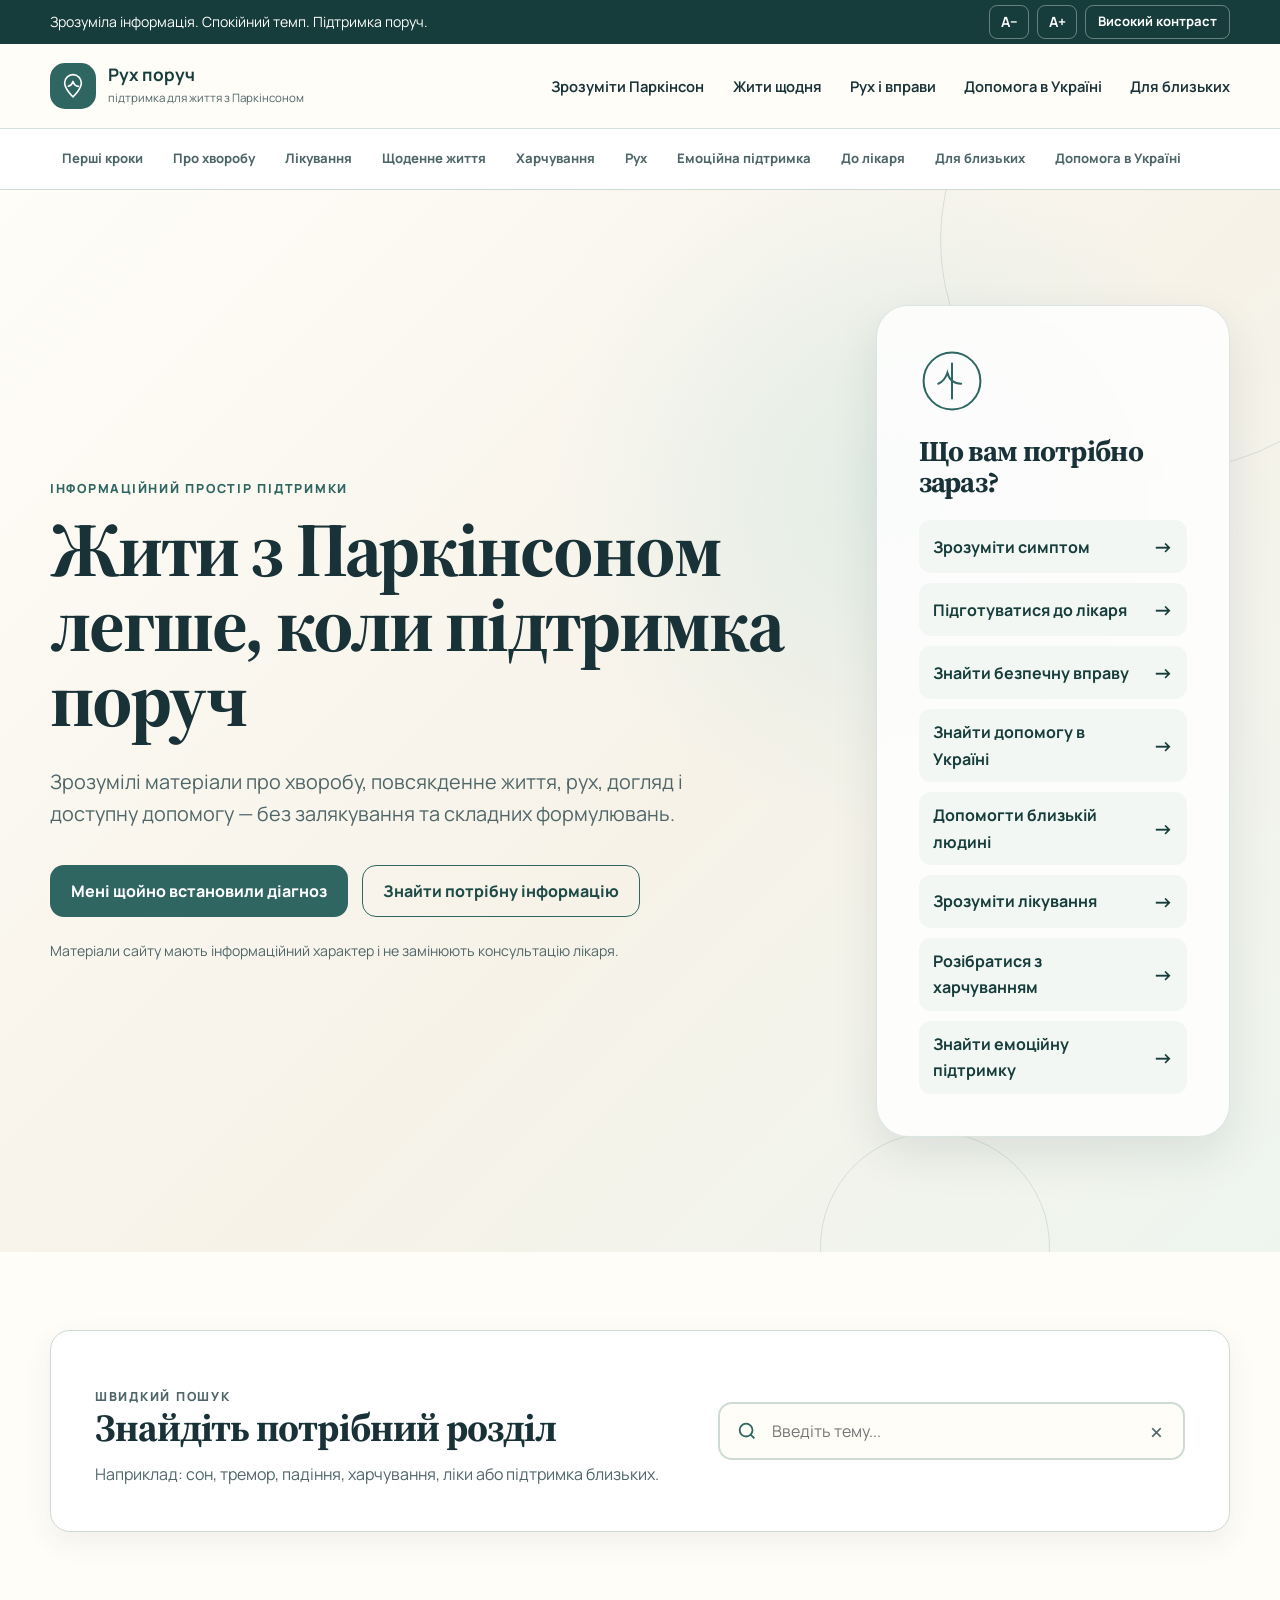
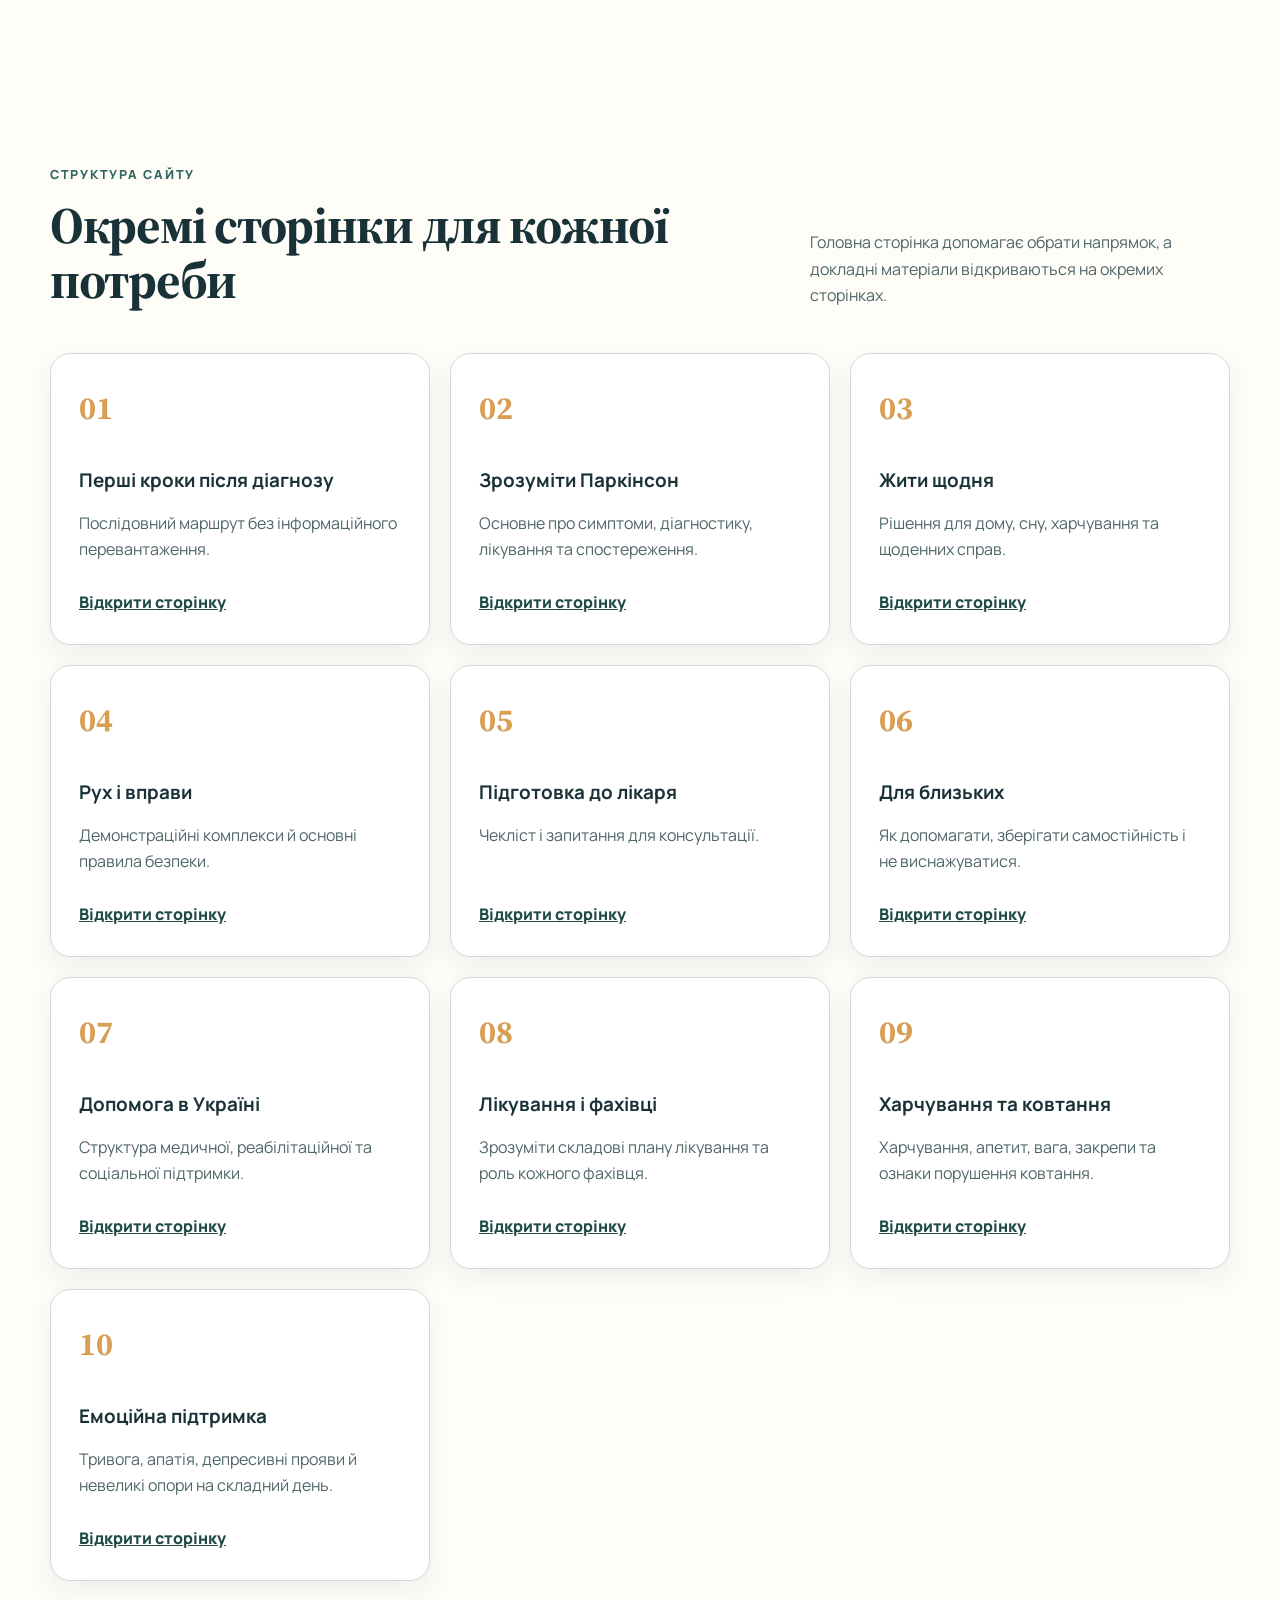
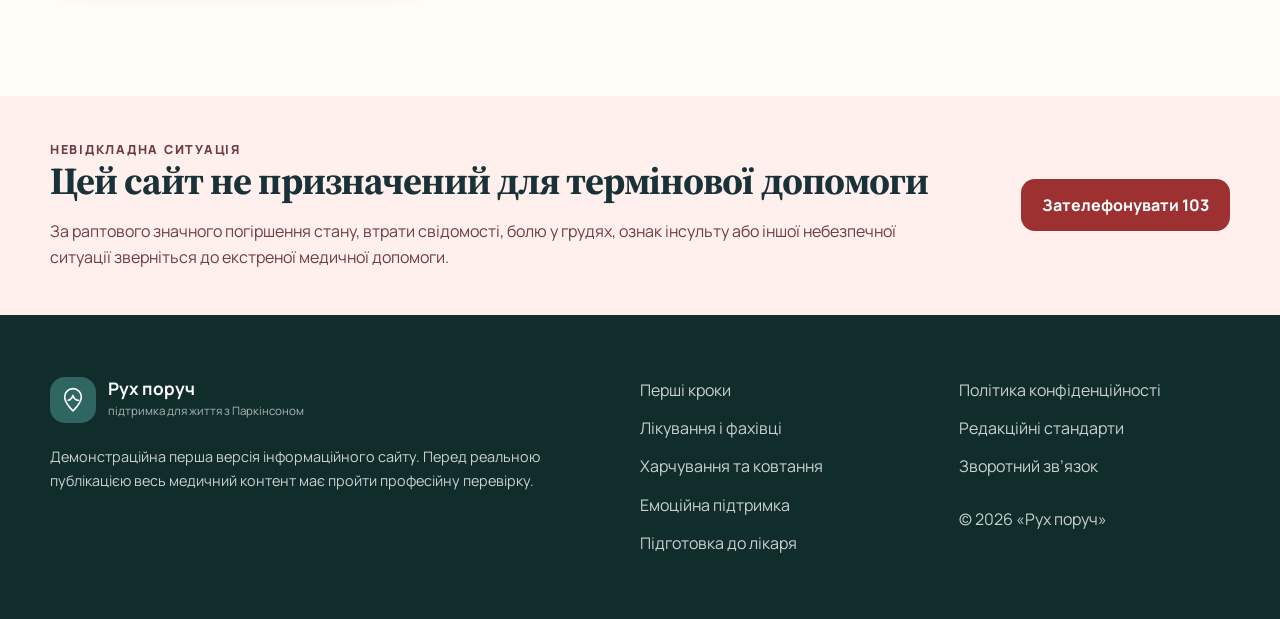
==== commit 9d90026c: "Add files via upload" ====
--- a/index.html
+++ b/index.html
@@ -1,5 +1,6 @@
 <!DOCTYPE html>
-<html lang="uk"><head><meta charset="utf-8"/><meta content="width=device-width, initial-scale=1.0" name="viewport"/><meta content="Рух поруч — зрозуміла інформація та щоденна підтримка для людей, які живуть із хворобою Паркінсона, та їхніх близьких." name="description"/><meta content="#2f6662" name="theme-color"/><title>Рух поруч — підтримка для життя з Паркінсоном</title><link href="https://fonts.googleapis.com" rel="preconnect"/><link crossorigin="" href="https://fonts.gstatic.com" rel="preconnect"/><link href="https://fonts.googleapis.com/css2?family=Manrope:wght@400;500;600;700;800&amp;family=Source+Serif+4:opsz,wght@8..60,600;8..60,700&amp;display=swap" rel="stylesheet"/><link href="styles.css" rel="stylesheet"/></head><body><div aria-label="Налаштування доступності" class="utility-bar">
+
+<html lang="uk"><head><meta charset="utf-8"/><meta content="width=device-width, initial-scale=1.0" name="viewport"/><meta content="Рух поруч — зрозуміла інформація та щоденна підтримка для людей, які живуть із хворобою Паркінсона, та їхніх близьких." name="description"/><meta content="#2f6662" name="theme-color"/><title>Рух поруч — підтримка для життя з Паркінсоном</title><link href="https://fonts.googleapis.com" rel="preconnect"/><link crossorigin="" href="https://fonts.gstatic.com" rel="preconnect"/><link href="https://fonts.googleapis.com/css2?family=Manrope:wght@400;500;600;700;800&amp;family=Source+Serif+4:opsz,wght@8..60,600;8..60,700&amp;display=swap" rel="stylesheet"/><link href="styles.css" rel="stylesheet"/></head><body><a class="skip-link" href="#main-content">Перейти до основного вмісту</a><div aria-label="Налаштування доступності" class="utility-bar">
 <div class="container utility-bar__inner">
 <p>Зрозуміла інформація. Спокійний темп. Підтримка поруч.</p>
 <div class="accessibility-controls">
@@ -40,7 +41,7 @@
 <a href="relatives.html">Для близьких</a>
 </nav>
 </div>
-</header><main id="main-content"><section class="hero">
+</header><nav aria-label="Усі розділи сайту" class="topics-nav"><div class="container topics-nav__inner"><a href="first-steps.html">Перші кроки</a><a href="understand.html">Про хворобу</a><a href="treatment.html">Лікування</a><a href="daily-life.html">Щоденне життя</a><a href="nutrition.html">Харчування</a><a href="movement.html">Рух</a><a href="emotional-support.html">Емоційна підтримка</a><a href="doctor-visit.html">До лікаря</a><a href="relatives.html">Для близьких</a><a href="support-ukraine.html">Допомога в Україні</a></div></nav><main id="main-content"><section class="hero">
 <div aria-hidden="true" class="hero__decor hero__decor--one"></div>
 <div aria-hidden="true" class="hero__decor hero__decor--two"></div>
 <div class="container hero__grid">
@@ -74,7 +75,7 @@
 <li><a href="movement.html">Знайти безпечну вправу</a></li>
 <li><a href="support-ukraine.html">Знайти допомогу в Україні</a></li>
 <li><a href="relatives.html">Допомогти близькій людині</a></li>
-</ul>
+<li><a href="treatment.html">Зрозуміти лікування</a></li><li><a href="nutrition.html">Розібратися з харчуванням</a></li><li><a href="emotional-support.html">Знайти емоційну підтримку</a></li></ul>
 </div>
 </div>
 </section><section class="section section--compact" id="quick-search">
@@ -144,7 +145,16 @@
 <p>Структура медичної, реабілітаційної та соціальної підтримки.</p>
 <a href="support-ukraine.html">Відкрити сторінку</a>
 </article>
-</div>
+<article class="page-card searchable" data-search="лікування препарати фахівці терапія">
+<span class="page-card__number">08</span>
+<h3>Лікування і фахівці</h3><p>Зрозуміти складові плану лікування та роль кожного фахівця.</p><a href="treatment.html">Відкрити сторінку</a>
+</article><article class="page-card searchable" data-search="харчування ковтання вага закреп">
+<span class="page-card__number">09</span>
+<h3>Харчування та ковтання</h3><p>Харчування, апетит, вага, закрепи та ознаки порушення ковтання.</p><a href="nutrition.html">Відкрити сторінку</a>
+</article><article class="page-card searchable" data-search="настрій тривога апатія депресія">
+<span class="page-card__number">10</span>
+<h3>Емоційна підтримка</h3><p>Тривога, апатія, депресивні прояви й невеликі опори на складний день.</p><a href="emotional-support.html">Відкрити сторінку</a>
+</article></div>
 </div>
 </section></main><section class="section section--emergency">
 <div class="container emergency-panel">
@@ -179,12 +189,7 @@
           публікацією весь медичний контент має пройти професійну перевірку.
         </p>
 </div>
-<nav aria-label="Навігація в підвалі" class="footer-nav">
-<a href="understand.html">Про хворобу</a>
-<a href="daily-life.html">Повсякденне життя</a>
-<a href="movement.html">Вправи</a>
-<a href="relatives.html">Для близьких</a>
-</nav>
+<nav aria-label="Навігація в підвалі" class="footer-nav"><a href="first-steps.html">Перші кроки</a><a href="treatment.html">Лікування і фахівці</a><a href="nutrition.html">Харчування та ковтання</a><a href="emotional-support.html">Емоційна підтримка</a><a href="doctor-visit.html">Підготовка до лікаря</a></nav>
 <div class="footer-meta">
 <a href="index.html">Політика конфіденційності</a>
 <a href="index.html">Редакційні стандарти</a>
--- a/styles.css
+++ b/styles.css
@@ -1505,3 +1505,241 @@
     min-height: auto;
   }
 }
+
+
+/* ==========================================================================
+   Розширені теми першої версії
+   ========================================================================== */
+.topics-nav {
+  position: relative;
+  z-index: 900;
+  border-bottom: 1px solid var(--border);
+  background: var(--white);
+}
+
+.topics-nav__inner {
+  display: flex;
+  gap: 6px;
+  overflow-x: auto;
+  padding-block: 10px;
+  scrollbar-width: thin;
+}
+
+.topics-nav a {
+  flex: 0 0 auto;
+  min-height: 40px;
+  display: inline-flex;
+  align-items: center;
+  padding: 7px 12px;
+  border-radius: 999px;
+  color: var(--ink-soft);
+  text-decoration: none;
+  font-size: 0.82rem;
+  font-weight: 750;
+}
+
+.topics-nav a:hover,
+.topics-nav a[aria-current="page"] {
+  color: var(--brand-deep);
+  background: var(--brand-light);
+}
+
+.info-grid,
+.specialist-grid,
+.symptom-grid,
+.emotion-grid,
+.glossary-grid {
+  display: grid;
+  gap: 20px;
+}
+
+.info-grid,
+.specialist-grid,
+.symptom-grid,
+.emotion-grid,
+.glossary-grid {
+  grid-template-columns: repeat(3, minmax(0, 1fr));
+}
+
+.info-card,
+.specialist-grid article,
+.symptom-grid article,
+.emotion-grid article,
+.glossary-grid article {
+  padding: 28px;
+  border: 1px solid var(--border);
+  border-radius: var(--radius-md);
+  background: var(--white);
+  box-shadow: var(--shadow-soft);
+}
+
+.info-card h3,
+.specialist-grid h3,
+.symptom-grid h3,
+.emotion-grid h3,
+.glossary-grid h3 {
+  margin-top: 14px;
+}
+
+.info-card p,
+.specialist-grid p,
+.symptom-grid p,
+.emotion-grid p,
+.glossary-grid p {
+  color: var(--ink-soft);
+}
+
+.symptom-grid article > span:first-child {
+  color: var(--accent);
+  font-family: var(--font-serif);
+  font-size: 2rem;
+  font-weight: 700;
+}
+
+.warning-box--large {
+  margin-top: 28px;
+  padding: 22px;
+}
+
+.tip-stack {
+  display: grid;
+  gap: 14px;
+}
+
+.tip-stack article {
+  padding: 22px;
+  border-radius: 16px;
+  background: var(--white);
+  box-shadow: var(--shadow-soft);
+}
+
+.tip-stack p {
+  margin-bottom: 0;
+  color: var(--ink-soft);
+}
+
+.support-actions {
+  display: grid;
+  grid-template-columns: repeat(2, minmax(0, 1fr));
+  gap: 14px;
+}
+
+.support-actions button {
+  min-height: 68px;
+  padding: 14px 18px;
+  border: 2px solid var(--border);
+  border-radius: 14px;
+  color: var(--ink);
+  background: var(--white);
+  cursor: pointer;
+  text-align: left;
+  font-weight: 750;
+}
+
+.support-actions button:hover,
+.support-actions button.is-selected {
+  border-color: var(--brand);
+  background: var(--brand-light);
+}
+
+.crisis-panel {
+  display: flex;
+  align-items: center;
+  justify-content: space-between;
+  gap: 36px;
+}
+
+.crisis-panel > div {
+  max-width: 850px;
+}
+
+.source-panel {
+  display: grid;
+  grid-template-columns: minmax(0, .8fr) minmax(0, 1fr);
+  gap: 42px;
+  align-items: start;
+  padding: clamp(28px, 4vw, 44px);
+  border: 1px solid var(--border);
+  border-radius: var(--radius-md);
+  background: var(--surface-soft);
+}
+
+.source-panel h2 {
+  font-size: clamp(1.55rem, 3vw, 2.35rem);
+}
+
+.source-panel p {
+  color: var(--ink-soft);
+}
+
+.source-list {
+  display: grid;
+  gap: 12px;
+  margin: 0;
+  padding-left: 22px;
+}
+
+.source-list a {
+  color: var(--brand-dark);
+  font-weight: 750;
+  text-underline-offset: 4px;
+}
+
+.related-links {
+  padding: 28px;
+  border-radius: var(--radius-md);
+  background: var(--surface-soft);
+}
+
+.related-links > div {
+  display: flex;
+  flex-wrap: wrap;
+  gap: 10px;
+}
+
+.related-links a {
+  display: inline-flex;
+  min-height: 44px;
+  align-items: center;
+  padding: 9px 14px;
+  border-radius: 999px;
+  color: var(--brand-dark);
+  background: var(--white);
+  text-decoration: none;
+  font-weight: 750;
+}
+
+.related-links a:hover {
+  background: var(--brand-light);
+}
+
+@media (max-width: 1080px) {
+  .info-grid,
+  .specialist-grid,
+  .symptom-grid,
+  .emotion-grid,
+  .glossary-grid {
+    grid-template-columns: repeat(2, minmax(0, 1fr));
+  }
+}
+
+@media (max-width: 760px) {
+  .info-grid,
+  .specialist-grid,
+  .symptom-grid,
+  .emotion-grid,
+  .glossary-grid,
+  .support-actions,
+  .source-panel {
+    grid-template-columns: 1fr;
+  }
+
+  .crisis-panel {
+    align-items: stretch;
+    flex-direction: column;
+  }
+
+  .crisis-panel .button {
+    width: 100%;
+  }
+}
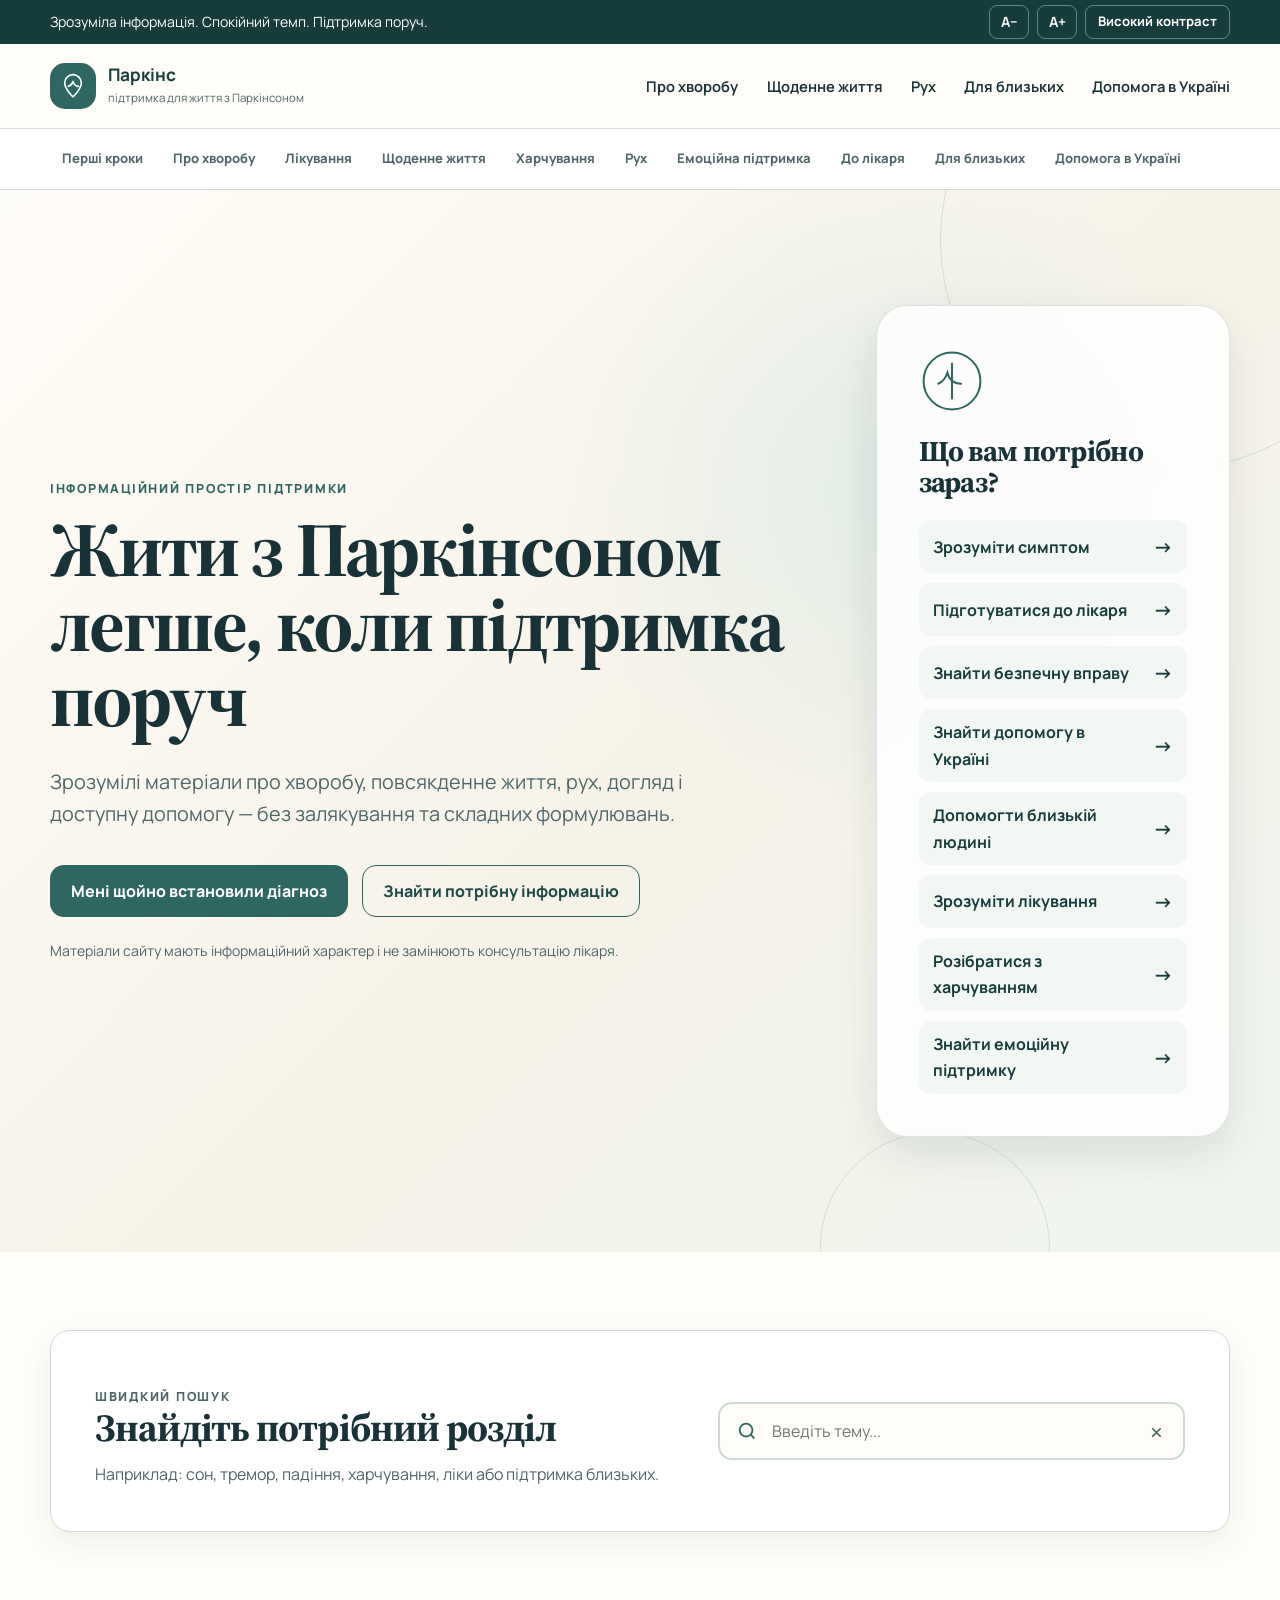
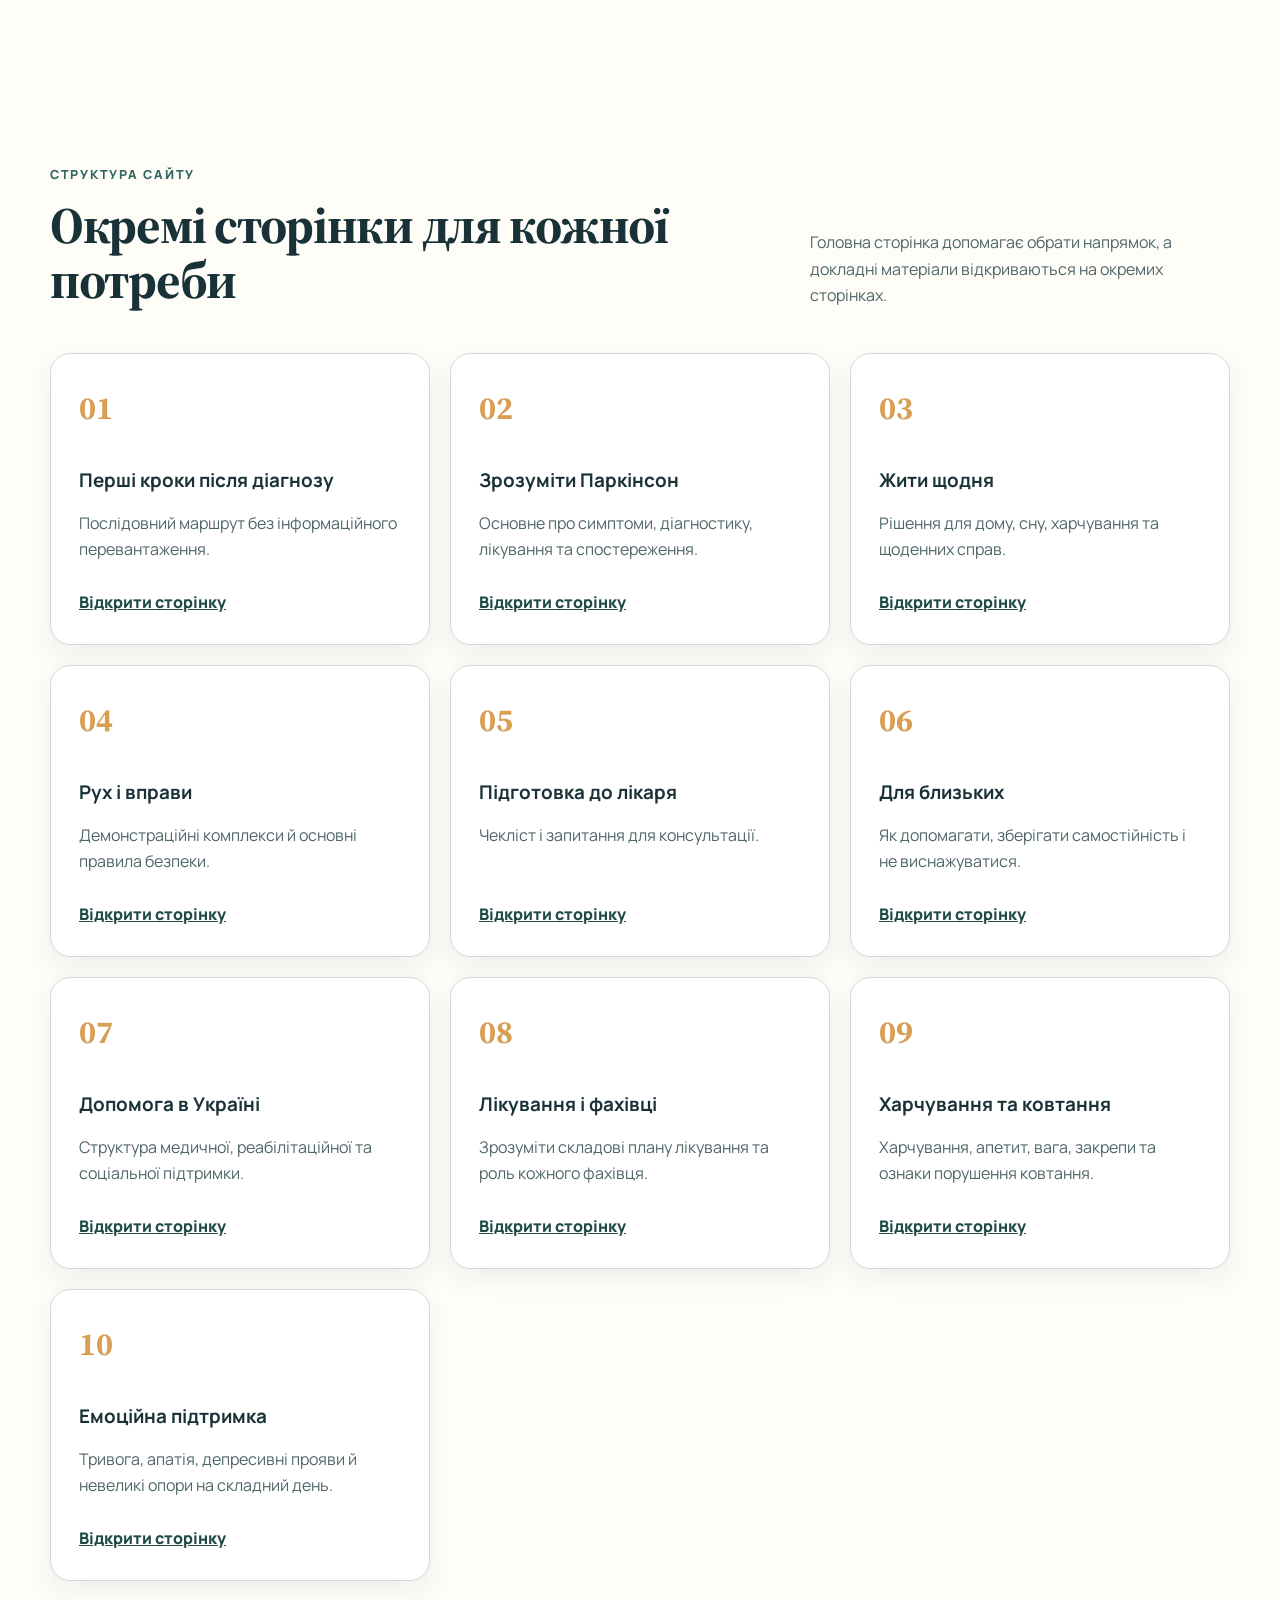
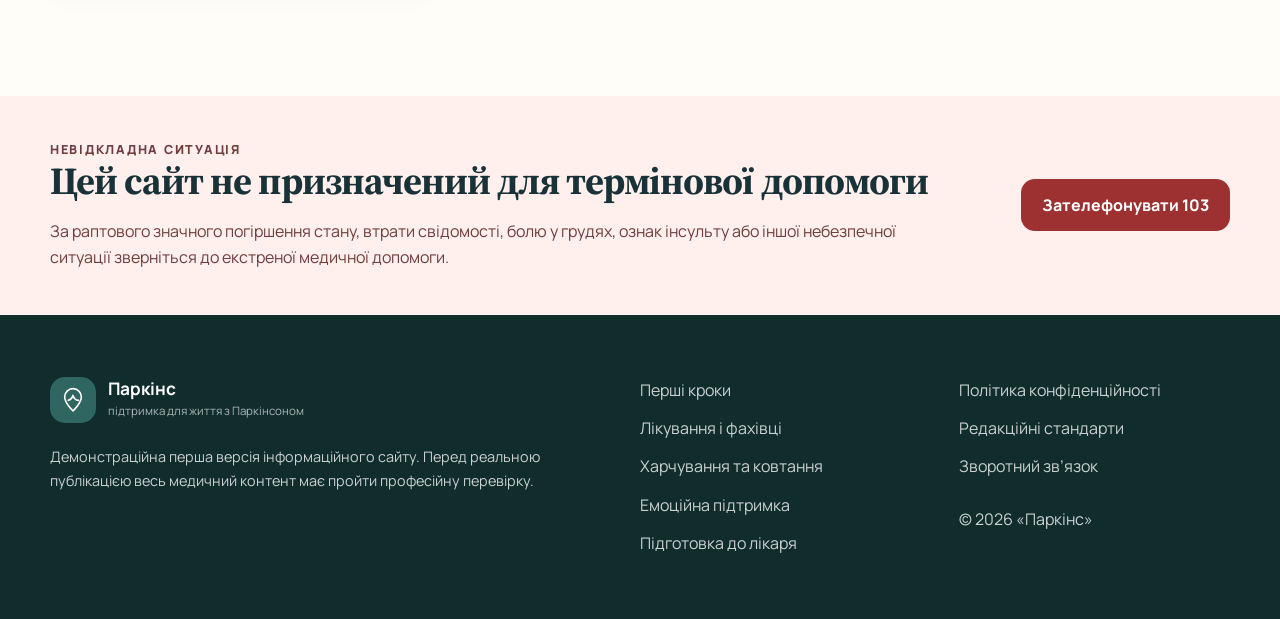
==== commit 42bf5bd4: "Add files via upload" ====
--- a/index.html
+++ b/index.html
@@ -1,6 +1,6 @@
 <!DOCTYPE html>
 
-<html lang="uk"><head><meta charset="utf-8"/><meta content="width=device-width, initial-scale=1.0" name="viewport"/><meta content="Рух поруч — зрозуміла інформація та щоденна підтримка для людей, які живуть із хворобою Паркінсона, та їхніх близьких." name="description"/><meta content="#2f6662" name="theme-color"/><title>Рух поруч — підтримка для життя з Паркінсоном</title><link href="https://fonts.googleapis.com" rel="preconnect"/><link crossorigin="" href="https://fonts.gstatic.com" rel="preconnect"/><link href="https://fonts.googleapis.com/css2?family=Manrope:wght@400;500;600;700;800&amp;family=Source+Serif+4:opsz,wght@8..60,600;8..60,700&amp;display=swap" rel="stylesheet"/><link href="styles.css" rel="stylesheet"/></head><body><a class="skip-link" href="#main-content">Перейти до основного вмісту</a><div aria-label="Налаштування доступності" class="utility-bar">
+<html lang="uk"><head><meta charset="utf-8"/><meta content="width=device-width, initial-scale=1.0" name="viewport"/><meta content="Паркінс — зрозуміла інформація та щоденна підтримка для людей, які живуть із хворобою Паркінсона, та їхніх близьких." name="description"/><meta content="#2f6662" name="theme-color"/><title>Паркінс — підтримка для життя з Паркінсоном</title><link href="https://fonts.googleapis.com" rel="preconnect"/><link crossorigin="" href="https://fonts.gstatic.com" rel="preconnect"/><link href="https://fonts.googleapis.com/css2?family=Manrope:wght@400;500;600;700;800&amp;family=Source+Serif+4:opsz,wght@8..60,600;8..60,700&amp;display=swap" rel="stylesheet"/><link href="styles.css" rel="stylesheet"/></head><body><a class="skip-link" href="#main-content">Перейти до основного вмісту</a><div aria-label="Налаштування доступності" class="utility-bar">
 <div class="container utility-bar__inner">
 <p>Зрозуміла інформація. Спокійний темп. Підтримка поруч.</p>
 <div class="accessibility-controls">
@@ -17,7 +17,7 @@
 </div>
 </div><header class="site-header" id="top">
 <div class="container site-header__inner">
-<a aria-label="Рух поруч, головна сторінка" class="brand" href="index.html">
+<a aria-label="Паркінс, головна сторінка" class="brand" href="index.html">
 <span aria-hidden="true" class="brand__mark">
 <svg role="img" viewbox="0 0 48 48">
 <path d="M24 7c7 0 12.5 5.5 12.5 12.3 0 9.8-12.5 21.1-12.5 21.1S11.5 29.1 11.5 19.3C11.5 12.5 17 7 24 7Z"></path>
@@ -25,7 +25,7 @@
 </svg>
 </span>
 <span>
-<strong>Рух поруч</strong>
+<strong>Паркінс</strong>
 <small>підтримка для життя з Паркінсоном</small>
 </span>
 </a>
@@ -33,15 +33,9 @@
 <span class="menu-toggle__label">Меню</span>
 <span aria-hidden="true" class="menu-toggle__icon"></span>
 </button>
-<nav aria-label="Основна навігація" class="site-nav" id="siteNavigation">
-<a href="understand.html">Зрозуміти Паркінсон</a>
-<a href="daily-life.html">Жити щодня</a>
-<a href="movement.html">Рух і вправи</a>
-<a href="support-ukraine.html">Допомога в Україні</a>
-<a href="relatives.html">Для близьких</a>
-</nav>
+<nav aria-label="Основна навігація" class="site-nav" id="siteNavigation"><a class="nav-mobile-only" href="first-steps.html">Перші кроки</a><a href="understand.html">Про хворобу</a><a class="nav-mobile-only" href="treatment.html">Лікування</a><a href="daily-life.html">Щоденне життя</a><a class="nav-mobile-only" href="nutrition.html">Харчування</a><a href="movement.html">Рух</a><a class="nav-mobile-only" href="emotional-support.html">Емоційна підтримка</a><a class="nav-mobile-only" href="doctor-visit.html">До лікаря</a><a href="relatives.html">Для близьких</a><a href="support-ukraine.html">Допомога в Україні</a></nav>
 </div>
-</header><nav aria-label="Усі розділи сайту" class="topics-nav"><div class="container topics-nav__inner"><a href="first-steps.html">Перші кроки</a><a href="understand.html">Про хворобу</a><a href="treatment.html">Лікування</a><a href="daily-life.html">Щоденне життя</a><a href="nutrition.html">Харчування</a><a href="movement.html">Рух</a><a href="emotional-support.html">Емоційна підтримка</a><a href="doctor-visit.html">До лікаря</a><a href="relatives.html">Для близьких</a><a href="support-ukraine.html">Допомога в Україні</a></div></nav><main id="main-content"><section class="hero">
+</header><nav aria-label="Тематичні розділи сайту" class="topics-nav"><div class="container topics-nav__inner"><a href="first-steps.html">Перші кроки</a><a href="understand.html">Про хворобу</a><a href="treatment.html">Лікування</a><a href="daily-life.html">Щоденне життя</a><a href="nutrition.html">Харчування</a><a href="movement.html">Рух</a><a href="emotional-support.html">Емоційна підтримка</a><a href="doctor-visit.html">До лікаря</a><a href="relatives.html">Для близьких</a><a href="support-ukraine.html">Допомога в Україні</a></div></nav><main id="main-content"><section class="hero">
 <div aria-hidden="true" class="hero__decor hero__decor--one"></div>
 <div aria-hidden="true" class="hero__decor hero__decor--two"></div>
 <div class="container hero__grid">
@@ -172,7 +166,7 @@
 </section><footer class="site-footer">
 <div class="container site-footer__grid">
 <div>
-<a class="brand brand--footer" href="index.html">
+<a aria-label="Паркінс, головна сторінка" class="brand brand--footer" href="index.html">
 <span aria-hidden="true" class="brand__mark">
 <svg viewbox="0 0 48 48">
 <path d="M24 7c7 0 12.5 5.5 12.5 12.3 0 9.8-12.5 21.1-12.5 21.1S11.5 29.1 11.5 19.3C11.5 12.5 17 7 24 7Z"></path>
@@ -180,7 +174,7 @@
 </svg>
 </span>
 <span>
-<strong>Рух поруч</strong>
+<strong>Паркінс</strong>
 <small>підтримка для життя з Паркінсоном</small>
 </span>
 </a>
@@ -194,7 +188,7 @@
 <a href="index.html">Політика конфіденційності</a>
 <a href="index.html">Редакційні стандарти</a>
 <a href="index.html">Зворотний зв’язок</a>
-<p>© <span id="currentYear"></span> «Рух поруч»</p>
+<p>© <span id="currentYear"></span> «Паркінс»</p>
 </div>
 </div>
 </footer><script src="script.js"></script></body></html>
--- a/styles.css
+++ b/styles.css
@@ -1,5 +1,5 @@
 /* ==========================================================================
-   Рух поруч — стилі першої версії
+   Паркінс — стилі першої версії
    ========================================================================== */
 
 :root {
@@ -1743,3 +1743,331 @@
     width: 100%;
   }
 }
+
+
+/* ==========================================================================
+   Оновлення навігації та сторінки «Про хворобу»
+   ========================================================================== */
+
+.nav-mobile-only {
+  display: none;
+}
+
+/* Тематичний покажчик без плиток */
+.disease-directory {
+  padding-top: 34px;
+  background: var(--surface);
+}
+
+.disease-group {
+  margin-bottom: 34px;
+  padding: clamp(26px, 4vw, 46px);
+  border-radius: var(--radius-lg);
+}
+
+.disease-group--sage {
+  background: #e8f1eb;
+}
+
+.disease-group--cream {
+  background: #f7f1e5;
+}
+
+.disease-group--mist {
+  background: #edf2f2;
+}
+
+.disease-group__heading {
+  display: grid;
+  grid-template-columns: minmax(240px, 0.65fr) minmax(0, 1fr);
+  gap: 34px;
+  align-items: end;
+  padding-bottom: 24px;
+  border-bottom: 1px solid rgba(25, 50, 56, 0.2);
+}
+
+.disease-group__heading .eyebrow {
+  margin: 0;
+  font-family: var(--font-serif);
+  font-size: clamp(1.6rem, 3vw, 2.5rem);
+  line-height: 1.08;
+  letter-spacing: -0.025em;
+  text-transform: none;
+}
+
+.disease-group__heading > p:last-child {
+  max-width: 660px;
+  margin: 0;
+  color: var(--ink-soft);
+}
+
+.disease-list {
+  display: grid;
+}
+
+.disease-entry {
+  display: grid;
+  grid-template-columns: 70px minmax(0, 1fr) auto;
+  gap: 24px;
+  align-items: center;
+  padding: 25px 0;
+  border-bottom: 1px solid rgba(25, 50, 56, 0.18);
+}
+
+.disease-entry:last-child {
+  border-bottom: 0;
+}
+
+.disease-entry__number {
+  align-self: start;
+  padding-top: 3px;
+  color: var(--brand);
+  font-family: var(--font-serif);
+  font-size: 1.7rem;
+  font-weight: 700;
+}
+
+.disease-entry__content h2 {
+  font-family: var(--font-sans);
+  font-size: clamp(1.15rem, 2vw, 1.45rem);
+  letter-spacing: -0.015em;
+}
+
+.disease-entry__content p {
+  max-width: 760px;
+  margin: 8px 0 0;
+  color: var(--ink-soft);
+}
+
+.disease-entry__action {
+  min-height: 48px;
+  display: inline-flex;
+  align-items: center;
+  gap: 12px;
+  padding: 10px 14px;
+  border: 0;
+  border-bottom: 2px solid var(--brand);
+  color: var(--brand-dark);
+  background: transparent;
+  cursor: pointer;
+  white-space: nowrap;
+  font-weight: 800;
+}
+
+.disease-entry__action:hover {
+  color: var(--white);
+  background: var(--brand);
+  border-radius: 10px 10px 0 0;
+}
+
+.disease-entry__action span {
+  font-size: 1.2rem;
+}
+
+.glossary-section {
+  background: var(--brand-deep);
+  color: var(--white);
+}
+
+.glossary-layout {
+  display: grid;
+  grid-template-columns: minmax(260px, 0.58fr) minmax(0, 1fr);
+  gap: clamp(42px, 7vw, 90px);
+  align-items: start;
+}
+
+.glossary-intro {
+  position: sticky;
+  top: 126px;
+}
+
+.glossary-intro .eyebrow,
+.glossary-intro p {
+  color: rgba(255, 255, 255, 0.72);
+}
+
+.glossary-list {
+  margin: 0;
+}
+
+.glossary-list > div {
+  display: grid;
+  grid-template-columns: minmax(150px, 0.42fr) minmax(0, 1fr);
+  gap: 24px;
+  padding: 22px 0;
+  border-bottom: 1px solid rgba(255, 255, 255, 0.2);
+}
+
+.glossary-list > div:first-child {
+  padding-top: 0;
+}
+
+.glossary-list dt {
+  font-weight: 800;
+}
+
+.glossary-list dd {
+  margin: 0;
+  color: rgba(255, 255, 255, 0.75);
+}
+
+.understand-sources {
+  background: var(--surface);
+}
+
+.flat-source-band {
+  display: grid;
+  grid-template-columns: minmax(260px, 0.7fr) minmax(0, 1fr);
+  gap: 44px;
+  padding: 34px 0;
+  border-top: 2px solid var(--brand);
+  border-bottom: 1px solid var(--border);
+}
+
+.flat-source-band h2 {
+  font-size: clamp(1.55rem, 3vw, 2.3rem);
+}
+
+.flat-source-band p {
+  color: var(--ink-soft);
+}
+
+.flat-source-band ul {
+  display: grid;
+  gap: 12px;
+  margin: 0;
+  padding-left: 22px;
+}
+
+.flat-source-band a {
+  color: var(--brand-dark);
+  font-weight: 750;
+  text-underline-offset: 4px;
+}
+
+.modal__dialog--article {
+  width: min(100%, 790px);
+}
+
+.modal__article-body > p:first-child {
+  margin-top: 24px;
+}
+
+.modal__article-body h3 {
+  margin-top: 24px;
+}
+
+.modal__article-body ul {
+  display: grid;
+  gap: 8px;
+}
+
+.modal-columns {
+  display: grid;
+  grid-template-columns: repeat(2, minmax(0, 1fr));
+  gap: 24px;
+  margin-top: 24px;
+}
+
+.modal-columns > div {
+  padding: 20px;
+  border-radius: 14px;
+  background: var(--surface-soft);
+}
+
+.modal-columns h3 {
+  margin-top: 0;
+}
+
+.modal-facts {
+  display: grid;
+  gap: 0;
+  margin: 24px 0 0;
+}
+
+.modal-facts > div {
+  padding: 18px 0;
+  border-bottom: 1px solid var(--border);
+}
+
+.modal-facts dt {
+  color: var(--ink);
+  font-weight: 800;
+}
+
+.modal-facts dd {
+  margin: 6px 0 0;
+  color: var(--ink-soft);
+}
+
+@media (max-width: 1080px) {
+  /* На ширині, де з’являється бургер, горизонтальне меню ховається. */
+  .topics-nav {
+    display: none;
+  }
+
+  .nav-mobile-only {
+    display: flex;
+  }
+
+  .site-nav {
+    max-height: calc(100vh - 150px);
+    overflow-y: auto;
+  }
+
+  .site-nav a {
+    border-bottom: 1px solid var(--border);
+    border-radius: 0;
+  }
+
+  .site-nav a:last-child {
+    border-bottom: 0;
+  }
+
+  .site-nav a::after {
+    display: none;
+  }
+}
+
+@media (max-width: 760px) {
+  .disease-group {
+    margin-inline: -14px;
+    padding: 26px 20px;
+    border-radius: 0;
+  }
+
+  .disease-group__heading,
+  .disease-entry,
+  .glossary-layout,
+  .glossary-list > div,
+  .flat-source-band,
+  .modal-columns {
+    grid-template-columns: 1fr;
+  }
+
+  .disease-group__heading {
+    gap: 12px;
+  }
+
+  .disease-entry {
+    gap: 10px;
+    padding: 24px 0;
+  }
+
+  .disease-entry__number {
+    padding-top: 0;
+  }
+
+  .disease-entry__action {
+    justify-self: start;
+    margin-top: 8px;
+  }
+
+  .glossary-intro {
+    position: static;
+  }
+
+  .glossary-list > div {
+    gap: 6px;
+  }
+}
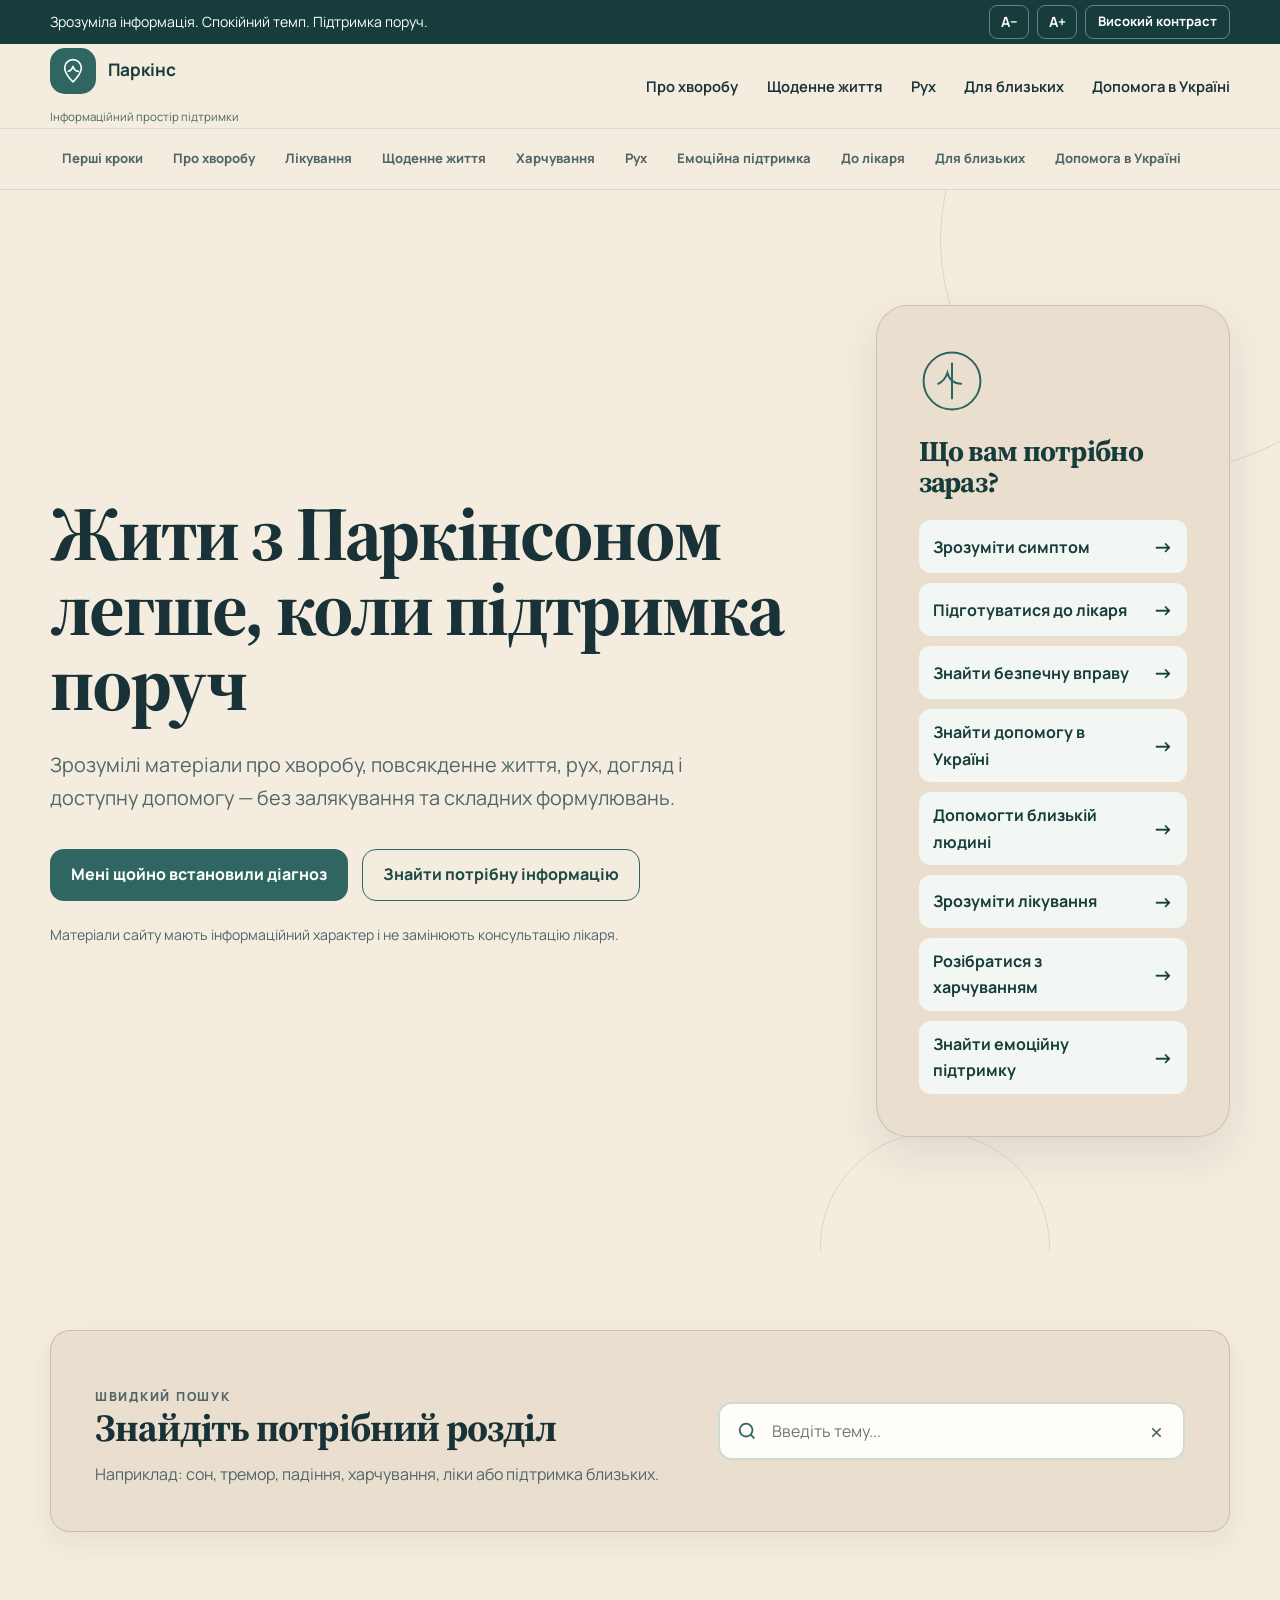
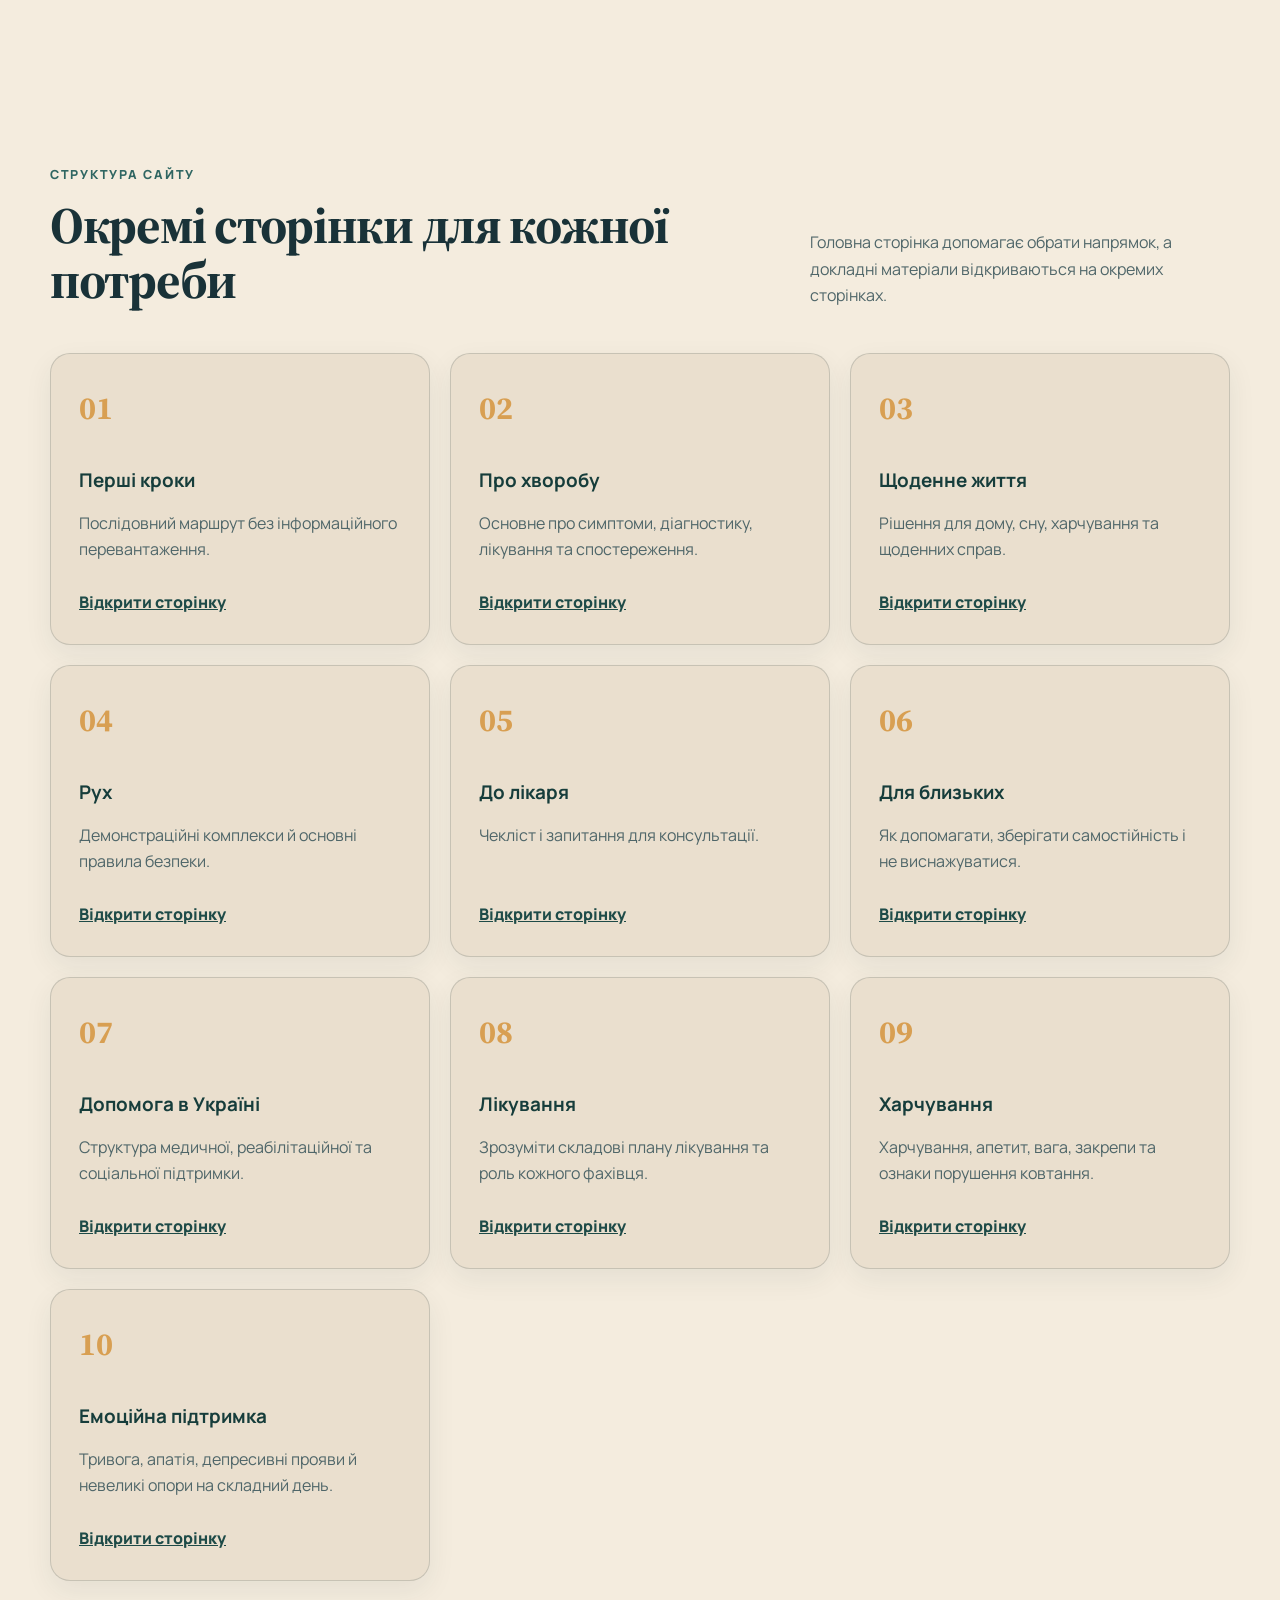
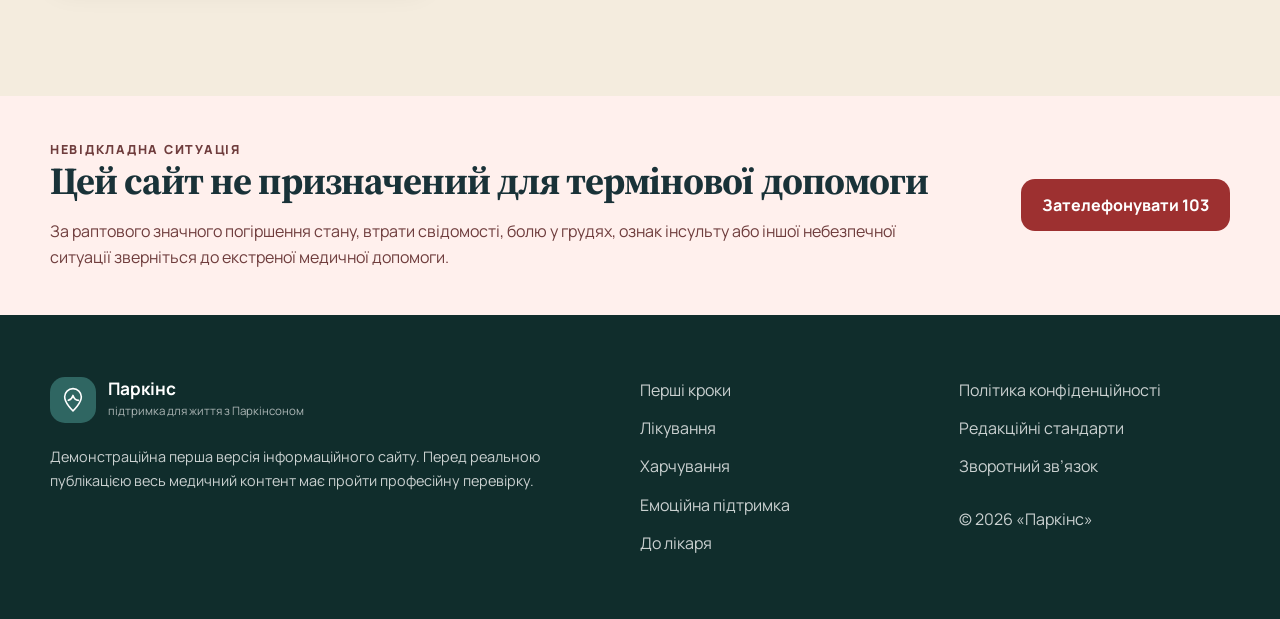
==== commit a09ddab4: "Add files via upload" ====
--- a/index.html
+++ b/index.html
@@ -1,6 +1,6 @@
 <!DOCTYPE html>
 
-<html lang="uk"><head><meta charset="utf-8"/><meta content="width=device-width, initial-scale=1.0" name="viewport"/><meta content="Паркінс — зрозуміла інформація та щоденна підтримка для людей, які живуть із хворобою Паркінсона, та їхніх близьких." name="description"/><meta content="#2f6662" name="theme-color"/><title>Паркінс — підтримка для життя з Паркінсоном</title><link href="https://fonts.googleapis.com" rel="preconnect"/><link crossorigin="" href="https://fonts.gstatic.com" rel="preconnect"/><link href="https://fonts.googleapis.com/css2?family=Manrope:wght@400;500;600;700;800&amp;family=Source+Serif+4:opsz,wght@8..60,600;8..60,700&amp;display=swap" rel="stylesheet"/><link href="styles.css" rel="stylesheet"/></head><body><a class="skip-link" href="#main-content">Перейти до основного вмісту</a><div aria-label="Налаштування доступності" class="utility-bar">
+<html lang="uk"><head><meta charset="utf-8"/><meta content="width=device-width, initial-scale=1.0" name="viewport"/><meta content="Паркінс — зрозуміла інформація та щоденна підтримка для людей, які живуть із хворобою Паркінсона, та їхніх близьких." name="description"/><meta content="#2f6662" name="theme-color"/><title>Паркінс — підтримка для життя з Паркінсоном</title><link href="https://fonts.googleapis.com" rel="preconnect"/><link crossorigin="" href="https://fonts.gstatic.com" rel="preconnect"/><link href="https://fonts.googleapis.com/css2?family=Manrope:wght@400;500;600;700;800&amp;family=Source+Serif+4:opsz,wght@8..60,600;8..60,700&amp;display=swap" rel="stylesheet"/><link href="styles.css" rel="stylesheet"/></head><body class="home-page"><a class="skip-link" href="#main-content">Перейти до основного вмісту</a><div aria-label="Налаштування доступності" class="utility-bar">
 <div class="container utility-bar__inner">
 <p>Зрозуміла інформація. Спокійний темп. Підтримка поруч.</p>
 <div class="accessibility-controls">
@@ -17,18 +17,12 @@
 </div>
 </div><header class="site-header" id="top">
 <div class="container site-header__inner">
-<a aria-label="Паркінс, головна сторінка" class="brand" href="index.html">
-<span aria-hidden="true" class="brand__mark">
+<a aria-label="Паркінс, головна сторінка" class="brand" href="index.html"><span aria-hidden="true" class="brand__mark">
 <svg role="img" viewbox="0 0 48 48">
 <path d="M24 7c7 0 12.5 5.5 12.5 12.3 0 9.8-12.5 21.1-12.5 21.1S11.5 29.1 11.5 19.3C11.5 12.5 17 7 24 7Z"></path>
 <path d="M17 24.5c3.6-1 5.8-3.4 7-7.4 1.5 4.8 4.2 7.2 8.2 7.4"></path>
 </svg>
-</span>
-<span>
-<strong>Паркінс</strong>
-<small>підтримка для життя з Паркінсоном</small>
-</span>
-</a>
+</span><strong>Паркінс</strong><small>Інформаційний простір підтримки</small></a>
 <button aria-controls="siteNavigation" aria-expanded="false" class="menu-toggle" type="button">
 <span class="menu-toggle__label">Меню</span>
 <span aria-hidden="true" class="menu-toggle__icon"></span>
@@ -40,7 +34,7 @@
 <div aria-hidden="true" class="hero__decor hero__decor--two"></div>
 <div class="container hero__grid">
 <div class="hero__content">
-<p class="eyebrow">Інформаційний простір підтримки</p>
+
 <h1>Жити з Паркінсоном легше, коли підтримка поруч</h1>
 <p class="hero__lead">
             Зрозумілі матеріали про хворобу, повсякденне життя, рух, догляд
@@ -105,27 +99,27 @@
 </div>
 <div class="page-cards">
 <article class="page-card searchable" data-search="діагноз перші кроки початок">
-<span class="page-card__number">01</span><h3>Перші кроки після діагнозу</h3>
+<span class="page-card__number">01</span><h3>Перші кроки</h3>
 <p>Послідовний маршрут без інформаційного перевантаження.</p>
 <a href="first-steps.html">Відкрити сторінку</a>
 </article>
 <article class="page-card searchable" data-search="паркінсон симптоми діагностика лікування">
-<span class="page-card__number">02</span><h3>Зрозуміти Паркінсон</h3>
+<span class="page-card__number">02</span><h3>Про хворобу</h3>
 <p>Основне про симптоми, діагностику, лікування та спостереження.</p>
 <a href="understand.html">Відкрити сторінку</a>
 </article>
 <article class="page-card searchable" data-search="побут сон харчування безпека робота">
-<span class="page-card__number">03</span><h3>Жити щодня</h3>
+<span class="page-card__number">03</span><h3>Щоденне життя</h3>
 <p>Рішення для дому, сну, харчування та щоденних справ.</p>
 <a href="daily-life.html">Відкрити сторінку</a>
 </article>
 <article class="page-card searchable" data-search="рух вправи фізична активність рівновага">
-<span class="page-card__number">04</span><h3>Рух і вправи</h3>
+<span class="page-card__number">04</span><h3>Рух</h3>
 <p>Демонстраційні комплекси й основні правила безпеки.</p>
 <a href="movement.html">Відкрити сторінку</a>
 </article>
 <article class="page-card searchable" data-search="лікар прийом консультація нотатки">
-<span class="page-card__number">05</span><h3>Підготовка до лікаря</h3>
+<span class="page-card__number">05</span><h3>До лікаря</h3>
 <p>Чекліст і запитання для консультації.</p>
 <a href="doctor-visit.html">Відкрити сторінку</a>
 </article>
@@ -141,10 +135,10 @@
 </article>
 <article class="page-card searchable" data-search="лікування препарати фахівці терапія">
 <span class="page-card__number">08</span>
-<h3>Лікування і фахівці</h3><p>Зрозуміти складові плану лікування та роль кожного фахівця.</p><a href="treatment.html">Відкрити сторінку</a>
+<h3>Лікування</h3><p>Зрозуміти складові плану лікування та роль кожного фахівця.</p><a href="treatment.html">Відкрити сторінку</a>
 </article><article class="page-card searchable" data-search="харчування ковтання вага закреп">
 <span class="page-card__number">09</span>
-<h3>Харчування та ковтання</h3><p>Харчування, апетит, вага, закрепи та ознаки порушення ковтання.</p><a href="nutrition.html">Відкрити сторінку</a>
+<h3>Харчування</h3><p>Харчування, апетит, вага, закрепи та ознаки порушення ковтання.</p><a href="nutrition.html">Відкрити сторінку</a>
 </article><article class="page-card searchable" data-search="настрій тривога апатія депресія">
 <span class="page-card__number">10</span>
 <h3>Емоційна підтримка</h3><p>Тривога, апатія, депресивні прояви й невеликі опори на складний день.</p><a href="emotional-support.html">Відкрити сторінку</a>
@@ -183,7 +177,7 @@
           публікацією весь медичний контент має пройти професійну перевірку.
         </p>
 </div>
-<nav aria-label="Навігація в підвалі" class="footer-nav"><a href="first-steps.html">Перші кроки</a><a href="treatment.html">Лікування і фахівці</a><a href="nutrition.html">Харчування та ковтання</a><a href="emotional-support.html">Емоційна підтримка</a><a href="doctor-visit.html">Підготовка до лікаря</a></nav>
+<nav aria-label="Навігація в підвалі" class="footer-nav"><a href="first-steps.html">Перші кроки</a><a href="treatment.html">Лікування</a><a href="nutrition.html">Харчування</a><a href="emotional-support.html">Емоційна підтримка</a><a href="doctor-visit.html">До лікаря</a></nav>
 <div class="footer-meta">
 <a href="index.html">Політика конфіденційності</a>
 <a href="index.html">Редакційні стандарти</a>
--- a/styles.css
+++ b/styles.css
@@ -2071,3 +2071,844 @@
     gap: 6px;
   }
 }
+
+
+/* ==========================================================================
+   Сторінка «Про хворобу»: чергування фону рубрик і контрастні кнопки
+   ========================================================================== */
+
+/* Усі попередні індивідуальні відтінки рубрик скасовано. */
+.disease-group--sage,
+.disease-group--cream,
+.disease-group--mist {
+  background: transparent;
+}
+
+/* Рубрики чергуються: бежевий → білий → бежевий. */
+.disease-directory .disease-group:nth-of-type(odd) {
+  background: #f4ecde;
+}
+
+.disease-directory .disease-group:nth-of-type(even) {
+  background: #ffffff;
+  border: 1px solid var(--border);
+}
+
+/* Виразна кнопка відкриття матеріалу. */
+.disease-entry__action {
+  min-width: 176px;
+  min-height: 50px;
+  justify-content: center;
+  padding: 12px 18px;
+  border: 2px solid var(--brand-deep);
+  border-radius: 12px;
+  color: #ffffff;
+  background: var(--brand-deep);
+  box-shadow: 0 6px 16px rgba(22, 61, 59, 0.16);
+  text-decoration: none;
+  transition:
+    transform var(--transition),
+    background var(--transition),
+    border-color var(--transition),
+    box-shadow var(--transition);
+}
+
+.disease-entry__action:hover {
+  color: #ffffff;
+  background: var(--brand);
+  border-color: var(--brand);
+  border-radius: 12px;
+  box-shadow: 0 9px 22px rgba(22, 61, 59, 0.22);
+  transform: translateY(-2px);
+}
+
+.disease-entry__action:active {
+  transform: translateY(0);
+}
+
+.disease-entry__action:focus-visible {
+  outline: 4px solid rgba(216, 159, 82, 0.65);
+  outline-offset: 3px;
+}
+
+/* У висококонтрастному режимі кнопка залишається чіткою. */
+body.high-contrast .disease-entry__action {
+  border-color: #000000;
+  color: #ffffff;
+  background: #000000;
+}
+
+body.high-contrast .disease-entry__action:hover {
+  border-color: var(--brand);
+  background: var(--brand);
+}
+
+@media (max-width: 760px) {
+  .disease-directory .disease-group:nth-of-type(even) {
+    border-right: 0;
+    border-left: 0;
+  }
+
+  .disease-entry__action {
+    width: 100%;
+    min-width: 0;
+    margin-top: 12px;
+  }
+}
+
+
+/* ==========================================================================
+   Сторінка «Про хворобу»: білий фон розділу «Словник»
+   ========================================================================== */
+
+.glossary-section {
+  color: var(--ink);
+  background: #ffffff;
+}
+
+.glossary-intro .eyebrow {
+  color: var(--brand);
+}
+
+.glossary-intro p {
+  color: var(--ink-soft);
+}
+
+.glossary-list > div {
+  border-bottom-color: var(--border);
+}
+
+.glossary-list dt {
+  color: var(--ink);
+}
+
+.glossary-list dd {
+  color: var(--ink-soft);
+}
+
+body.high-contrast .glossary-section {
+  color: var(--ink);
+  background: var(--surface);
+}
+
+
+/* ==========================================================================
+   Безперервні рубрики та «Словник» у стилі білої рубрики
+   ========================================================================== */
+
+/* Забираємо світло-бежеві проміжки між фонами рубрик. */
+.disease-directory {
+  padding-bottom: 0;
+}
+
+.disease-directory > .container {
+  overflow: hidden;
+  border-radius: var(--radius-lg);
+}
+
+.disease-directory .disease-group {
+  margin-bottom: 0;
+  border-radius: 0;
+}
+
+.disease-directory .disease-group:first-child {
+  border-radius: var(--radius-lg) var(--radius-lg) 0 0;
+}
+
+.disease-directory .disease-group:last-child {
+  border-radius: 0 0 var(--radius-lg) var(--radius-lg);
+}
+
+/* Біла рубрика та словник мають однакове оформлення. */
+.disease-directory .disease-group:nth-of-type(even),
+.glossary-group {
+  border: 1px solid var(--border);
+  background: #ffffff;
+}
+
+/* Забираємо подвійну рамку на стиках сусідніх рубрик. */
+.disease-directory .disease-group + .disease-group {
+  border-top: 0;
+}
+
+/* «Словник» тепер є такою ж рубрикою, але без кнопок. */
+.glossary-list--rubric {
+  margin: 0;
+}
+
+.glossary-entry {
+  display: grid;
+  grid-template-columns: minmax(190px, 0.38fr) minmax(0, 1fr);
+  gap: 36px;
+  align-items: start;
+  padding: 25px 0;
+  border-bottom: 1px solid rgba(25, 50, 56, 0.18);
+}
+
+.glossary-entry:last-child {
+  border-bottom: 0;
+}
+
+.glossary-entry dt {
+  color: var(--ink);
+  font-size: 1.05rem;
+  font-weight: 800;
+}
+
+.glossary-entry dt::after {
+  content: "";
+  display: block;
+  width: 72px;
+  height: 3px;
+  margin-top: 9px;
+  border-radius: 999px;
+  background: var(--brand);
+}
+
+.glossary-entry dd {
+  margin: 0;
+  color: var(--ink-soft);
+}
+
+/* Старе окреме оформлення словника більше не застосовується. */
+.glossary-section,
+.glossary-layout,
+.glossary-intro {
+  background: transparent;
+}
+
+@media (max-width: 760px) {
+  .disease-directory > .container {
+    overflow: visible;
+    border-radius: 0;
+  }
+
+  .disease-directory .disease-group:first-child,
+  .disease-directory .disease-group:last-child {
+    border-radius: 0;
+  }
+
+  .glossary-entry {
+    grid-template-columns: 1fr;
+    gap: 12px;
+    padding: 24px 0;
+  }
+
+  .glossary-entry dt::after {
+    width: 72px;
+  }
+}
+
+
+/* ==========================================================================
+   «Бібліотека» та пошук як біла рубрика
+   ========================================================================== */
+
+.library-rubric {
+  padding: clamp(58px, 8vw, 96px) 0 0;
+  background: var(--surface);
+}
+
+.library-rubric > .container {
+  overflow: hidden;
+  border-radius: var(--radius-lg) var(--radius-lg) 0 0;
+}
+
+.library-rubric .breadcrumbs {
+  margin-bottom: 28px;
+}
+
+.library-group {
+  margin: 0;
+  padding: clamp(28px, 4vw, 46px);
+  border: 1px solid var(--border);
+  border-radius: var(--radius-lg) var(--radius-lg) 0 0;
+  background: #ffffff;
+}
+
+.library-group__top {
+  display: grid;
+  grid-template-columns: minmax(0, 1.35fr) minmax(270px, 0.55fr);
+  gap: 56px;
+  align-items: end;
+  padding-bottom: 34px;
+  border-bottom: 1px solid rgba(25, 50, 56, 0.18);
+}
+
+.library-group__intro h1 {
+  max-width: 860px;
+}
+
+.library-group__lead {
+  max-width: 780px;
+  margin: 24px 0 0;
+  color: var(--ink-soft);
+  font-size: clamp(1.05rem, 2vw, 1.23rem);
+}
+
+.library-group__search {
+  display: grid;
+  grid-template-columns: minmax(240px, 0.65fr) minmax(0, 1fr);
+  gap: 40px;
+  align-items: center;
+  padding-top: 34px;
+}
+
+.library-group__search h2 {
+  font-size: clamp(1.55rem, 3vw, 2.35rem);
+}
+
+.library-group__search p {
+  margin-bottom: 0;
+  color: var(--ink-soft);
+}
+
+.library-group__search-form .site-search {
+  width: 100%;
+}
+
+.library-group__search-form .search-status {
+  margin-bottom: 0;
+}
+
+/* Рубрики починаються без проміжку після «Бібліотеки». */
+.library-rubric + .disease-directory {
+  padding-top: 0;
+}
+
+.library-rubric + .disease-directory > .container {
+  border-radius: 0 0 var(--radius-lg) var(--radius-lg);
+}
+
+.library-rubric + .disease-directory .disease-group:first-child {
+  border-top: 0;
+  border-radius: 0;
+}
+
+body.high-contrast .library-group {
+  background: var(--surface);
+}
+
+@media (max-width: 1080px) {
+  .library-group__top {
+    grid-template-columns: 1fr;
+  }
+}
+
+@media (max-width: 760px) {
+  .library-rubric {
+    padding-top: 34px;
+  }
+
+  .library-rubric > .container {
+    overflow: visible;
+    border-radius: 0;
+  }
+
+  .library-group {
+    margin-inline: -14px;
+    padding: 26px 20px;
+    border-right: 0;
+    border-left: 0;
+    border-radius: 0;
+  }
+
+  .library-group__top,
+  .library-group__search {
+    grid-template-columns: 1fr;
+    gap: 22px;
+  }
+
+  .library-rubric + .disease-directory > .container {
+    border-radius: 0;
+  }
+}
+
+
+/* ==========================================================================
+   Сторінка «Про хворобу»: бежева шапка та «Перевірка інформації»
+   ========================================================================== */
+
+/* Верхня шапка сторінки та горизонтальне тематичне меню. */
+.understand-page .site-header,
+.understand-page .topics-nav {
+  background: #f4ecde;
+}
+
+.understand-page .site-header {
+  border-bottom-color: rgba(25, 50, 56, 0.16);
+}
+
+.understand-page .topics-nav {
+  border-bottom-color: rgba(25, 50, 56, 0.16);
+}
+
+/* Рубрика «Перевірка інформації». */
+.understand-page .understand-sources {
+  background: #f4ecde;
+}
+
+.understand-page .flat-source-band {
+  padding: clamp(28px, 4vw, 42px);
+  border-top: 0;
+  border-bottom: 0;
+  border-radius: var(--radius-lg);
+  background: #f4ecde;
+}
+
+/* Чіткий вигляд у висококонтрастному режимі. */
+body.high-contrast.understand-page .site-header,
+body.high-contrast.understand-page .topics-nav,
+body.high-contrast.understand-page .understand-sources,
+body.high-contrast.understand-page .flat-source-band {
+  background: var(--surface);
+}
+
+@media (max-width: 1080px) {
+  /* На мобільній версії тематична смуга прихована, а бургер залишається
+     всередині бежевої шапки. */
+  .understand-page .topics-nav {
+    display: none;
+  }
+}
+
+@media (max-width: 760px) {
+  .understand-page .flat-source-band {
+    margin-inline: -14px;
+    border-radius: 0;
+  }
+}
+
+
+/* ==========================================================================
+   Єдине оформлення всіх внутрішніх сторінок
+   ========================================================================== */
+
+:root {
+  --page-beige: #f4ecde;
+  --page-white: #ffffff;
+}
+
+/* Бежева шапка на всіх внутрішніх сторінках. */
+.inner-page .site-header,
+.inner-page .topics-nav {
+  background: var(--page-beige);
+}
+
+.inner-page .site-header,
+.inner-page .topics-nav {
+  border-bottom-color: rgba(25, 50, 56, 0.16);
+}
+
+/* Бежева зона хлібних крихт і білий вступний блок. */
+.inner-page .page-hero {
+  padding: clamp(42px, 6vw, 72px) 0 0;
+  background: var(--page-beige);
+}
+
+.inner-page .page-hero .breadcrumbs {
+  margin-bottom: 28px;
+}
+
+.inner-page .page-hero__grid {
+  padding: clamp(28px, 4vw, 46px);
+  border: 1px solid var(--border);
+  border-bottom: 0;
+  border-radius: var(--radius-lg) var(--radius-lg) 0 0;
+  background: var(--page-white);
+}
+
+/* Сторінка «Про хворобу»: крихти також лежать на бежевому фоні. */
+.inner-page .library-rubric {
+  padding-top: clamp(42px, 6vw, 72px);
+  background: var(--page-beige);
+}
+
+.inner-page .library-rubric .breadcrumbs {
+  margin-bottom: 28px;
+}
+
+.inner-page .library-group {
+  background: var(--page-white);
+}
+
+/* Безперервна послідовність рубрик на інших сторінках. */
+.inner-page main > .page-rubric {
+  padding: 0;
+  background: var(--surface);
+}
+
+.inner-page main > .page-rubric > .container {
+  padding: clamp(34px, 5vw, 58px);
+  border-right: 1px solid var(--border);
+  border-left: 1px solid var(--border);
+}
+
+.inner-page main > .page-rubric--beige > .container {
+  background: var(--page-beige);
+}
+
+.inner-page main > .page-rubric--white > .container {
+  background: var(--page-white);
+}
+
+.inner-page main > .page-rubric + .page-rubric > .container {
+  border-top: 0;
+}
+
+.inner-page main > .page-rubric--last > .container {
+  border-bottom: 1px solid var(--border);
+  border-radius: 0 0 var(--radius-lg) var(--radius-lg);
+}
+
+/* Аварійні попередження зберігають окреме значення, але не розривають ритм. */
+.inner-page main > .page-rubric--emergency > .container {
+  background: var(--danger-soft);
+  border-color: rgba(157, 48, 48, 0.28);
+}
+
+.inner-page main > .page-rubric--emergency + .page-rubric > .container {
+  border-top: 0;
+}
+
+/* Старі фонові класи не повинні перекривати нову систему. */
+.inner-page main > .page-rubric.section--tinted,
+.inner-page main > .page-rubric.section--deep {
+  color: var(--ink);
+  background: var(--surface);
+}
+
+.inner-page main > .page-rubric .section-heading--light,
+.inner-page main > .page-rubric .section-heading--light > p,
+.inner-page main > .page-rubric .section-heading--light .eyebrow {
+  color: inherit;
+}
+
+/* Темні внутрішні картки зберігають читабельність на світлих рубриках. */
+.inner-page main > .page-rubric .role-grid article,
+.inner-page main > .page-rubric .exercise-card {
+  color: var(--ink);
+}
+
+.inner-page main > .page-rubric .role-grid article {
+  border-color: var(--border);
+  background: rgba(255, 255, 255, 0.72);
+}
+
+.inner-page main > .page-rubric .role-grid p {
+  color: var(--ink-soft);
+}
+
+/* Сторінка «Про хворобу»: перевірка інформації — бежева рубрика. */
+.inner-page .understand-sources {
+  background: var(--surface);
+}
+
+.inner-page .flat-source-band {
+  background: var(--page-beige);
+}
+
+/* Високий контраст. */
+body.high-contrast.inner-page .site-header,
+body.high-contrast.inner-page .topics-nav,
+body.high-contrast.inner-page .page-hero,
+body.high-contrast.inner-page .library-rubric,
+body.high-contrast.inner-page main > .page-rubric > .container,
+body.high-contrast.inner-page .flat-source-band {
+  background: var(--surface);
+}
+
+/* Мобільна версія: повна ширина рубрик без бічних рамок. */
+@media (max-width: 1080px) {
+  .inner-page .topics-nav {
+    display: none;
+  }
+}
+
+@media (max-width: 760px) {
+  .inner-page .page-hero,
+  .inner-page .library-rubric {
+    padding-top: 28px;
+  }
+
+  .inner-page .page-hero__grid {
+    margin-inline: -14px;
+    padding: 26px 20px;
+    border-right: 0;
+    border-left: 0;
+    border-radius: 0;
+  }
+
+  .inner-page main > .page-rubric > .container {
+    width: 100%;
+    padding: 32px 20px;
+    border-right: 0;
+    border-left: 0;
+  }
+
+  .inner-page main > .page-rubric--last > .container {
+    border-radius: 0;
+  }
+
+  .inner-page .library-rubric > .container {
+    width: min(calc(100% - 28px), var(--container));
+  }
+}
+
+
+/* ==========================================================================
+   Оновлення шапки, назв, змісту сторінок і кольорів
+   ========================================================================== */
+
+:root {
+  --page-beige: #f4ecde;
+  --page-beige-card: #eadfce;
+}
+
+/* 1. Підпис починається під усім логотипом, а не лише під словом «Паркінс». */
+.site-header .brand {
+  display: grid;
+  grid-template-columns: 46px auto;
+  grid-template-rows: auto auto;
+  column-gap: 12px;
+  align-items: center;
+}
+
+.site-header .brand__mark {
+  grid-column: 1;
+  grid-row: 1;
+}
+
+.site-header .brand > strong {
+  grid-column: 2;
+  grid-row: 1;
+  align-self: center;
+}
+
+.site-header .brand > small {
+  grid-column: 1 / -1;
+  grid-row: 2;
+  margin-top: 4px;
+  color: var(--ink-soft);
+  font-size: 0.72rem;
+  line-height: 1.25;
+  white-space: nowrap;
+}
+
+/* 2. Головна сторінка повністю на бежевому фоні. */
+.home-page,
+.home-page main,
+.home-page .hero,
+.home-page main > section {
+  background: var(--page-beige);
+}
+
+.home-page .site-header,
+.home-page .topics-nav {
+  background: var(--page-beige);
+}
+
+/* На головній картки також бежеві, але трохи темніші за загальний фон. */
+.home-page .hero-card,
+.home-page .search-panel,
+.home-page .page-card {
+  border-color: rgba(25, 50, 56, 0.17);
+  background: var(--page-beige-card);
+}
+
+/* 3. Білі картки на білих рубриках стають бежевими. */
+.page-rubric--white :is(
+  .info-card,
+  .step-card,
+  .support-card,
+  .resource-card,
+  .exercise-card,
+  .specialist-grid article,
+  .emotion-grid article,
+  .symptom-grid article,
+  .tip-stack article,
+  .role-grid article,
+  .checklist-card
+) {
+  background: var(--page-beige);
+}
+
+/* Інформаційна картка у білому вступному блоці теж відділена бежевим. */
+.inner-page .page-hero__aside,
+.inner-page .library-group .page-hero__aside {
+  color: var(--ink);
+  background: var(--page-beige);
+}
+
+/* 5. Клікабельний зміст після заголовка. */
+.page-hero__subtitle,
+.library-group__subtitle {
+  max-width: 790px;
+  margin: 12px 0 0;
+  color: var(--brand-deep);
+  font-family: var(--font-serif);
+  font-size: clamp(1.2rem, 2.4vw, 1.7rem);
+  font-weight: 650;
+  line-height: 1.25;
+}
+
+.page-toc {
+  max-width: 840px;
+  margin-top: 26px;
+  padding-top: 22px;
+  border-top: 1px solid var(--border);
+}
+
+.page-toc__title {
+  margin: 0 0 12px;
+  color: var(--brand-deep);
+  font-size: 0.86rem;
+  font-weight: 800;
+  letter-spacing: 0.075em;
+  text-transform: uppercase;
+}
+
+.page-toc__list {
+  display: flex;
+  flex-wrap: wrap;
+  gap: 9px;
+  margin: 0;
+  padding: 0;
+  list-style: none;
+}
+
+.page-toc__list a {
+  min-height: 40px;
+  display: inline-flex;
+  align-items: center;
+  padding: 7px 12px;
+  border: 1px solid rgba(47, 102, 98, 0.34);
+  border-radius: 999px;
+  color: var(--brand-deep);
+  background: var(--page-beige);
+  text-decoration: none;
+  font-size: 0.84rem;
+  font-weight: 750;
+  line-height: 1.25;
+}
+
+.page-toc__list a:hover {
+  color: var(--white);
+  background: var(--brand);
+  border-color: var(--brand);
+}
+
+/* Достатній відступ під час переходу за якірним посиланням. */
+[id] {
+  scroll-margin-top: 140px;
+}
+
+/* 6. На сторінці «Рух» текст карток чорний/темний на бежевому. */
+.movement-page .exercise-card {
+  color: var(--ink);
+  border-color: rgba(25, 50, 56, 0.16);
+  background: var(--page-beige-card);
+}
+
+.movement-page .exercise-card p {
+  color: var(--ink-soft);
+}
+
+.movement-page .exercise-card .button--light {
+  color: var(--white);
+  background: var(--brand-deep);
+  border-color: var(--brand-deep);
+}
+
+.movement-page .exercise-card .button--light:hover {
+  background: var(--brand);
+  border-color: var(--brand);
+}
+
+.movement-page .filter-button {
+  border-color: var(--brand-deep);
+  color: var(--brand-deep);
+}
+
+.movement-page .filter-button:hover,
+.movement-page .filter-button.is-active {
+  color: var(--white);
+  background: var(--brand-deep);
+}
+
+/* 7. На сторінці для близьких прибрано оранжеві вертикальні смужки. */
+.relatives-page .support-card {
+  padding: 28px;
+  border: 1px solid var(--border);
+  border-left: 1px solid var(--border);
+  border-radius: var(--radius-md);
+}
+
+/* 8. Заголовки карток на всьому сайті — темно-зелені. */
+:is(
+  .hero-card,
+  .page-card,
+  .step-card,
+  .info-card,
+  .support-card,
+  .resource-card,
+  .exercise-card,
+  .specialist-grid article,
+  .emotion-grid article,
+  .symptom-grid article,
+  .tip-stack article,
+  .role-grid article,
+  .accordion,
+  .checklist-card
+) :is(h2, h3),
+.glossary-entry dt {
+  color: var(--brand-deep);
+}
+
+/* Назви на сторінках, крихтах і в меню залишаються в єдиній системі. */
+.inner-page main h1 {
+  color: var(--ink);
+}
+
+/* Бежева зона з хлібними крихтами на всіх сторінках. */
+.inner-page .page-hero,
+.inner-page .library-rubric {
+  background: var(--page-beige);
+}
+
+.inner-page .breadcrumbs {
+  color: var(--ink);
+}
+
+@media (max-width: 1080px) {
+  .site-header .brand > small {
+    white-space: normal;
+  }
+}
+
+@media (max-width: 760px) {
+  .site-header .brand {
+    grid-template-columns: 40px minmax(0, 1fr);
+    column-gap: 10px;
+  }
+
+  .site-header .brand__mark {
+    width: 40px;
+    height: 40px;
+  }
+
+  .site-header .brand > small {
+    max-width: 230px;
+    font-size: 0.67rem;
+  }
+
+  .page-toc__list {
+    display: grid;
+    grid-template-columns: 1fr;
+  }
+
+  .page-toc__list a {
+    width: 100%;
+    border-radius: 12px;
+  }
+}
